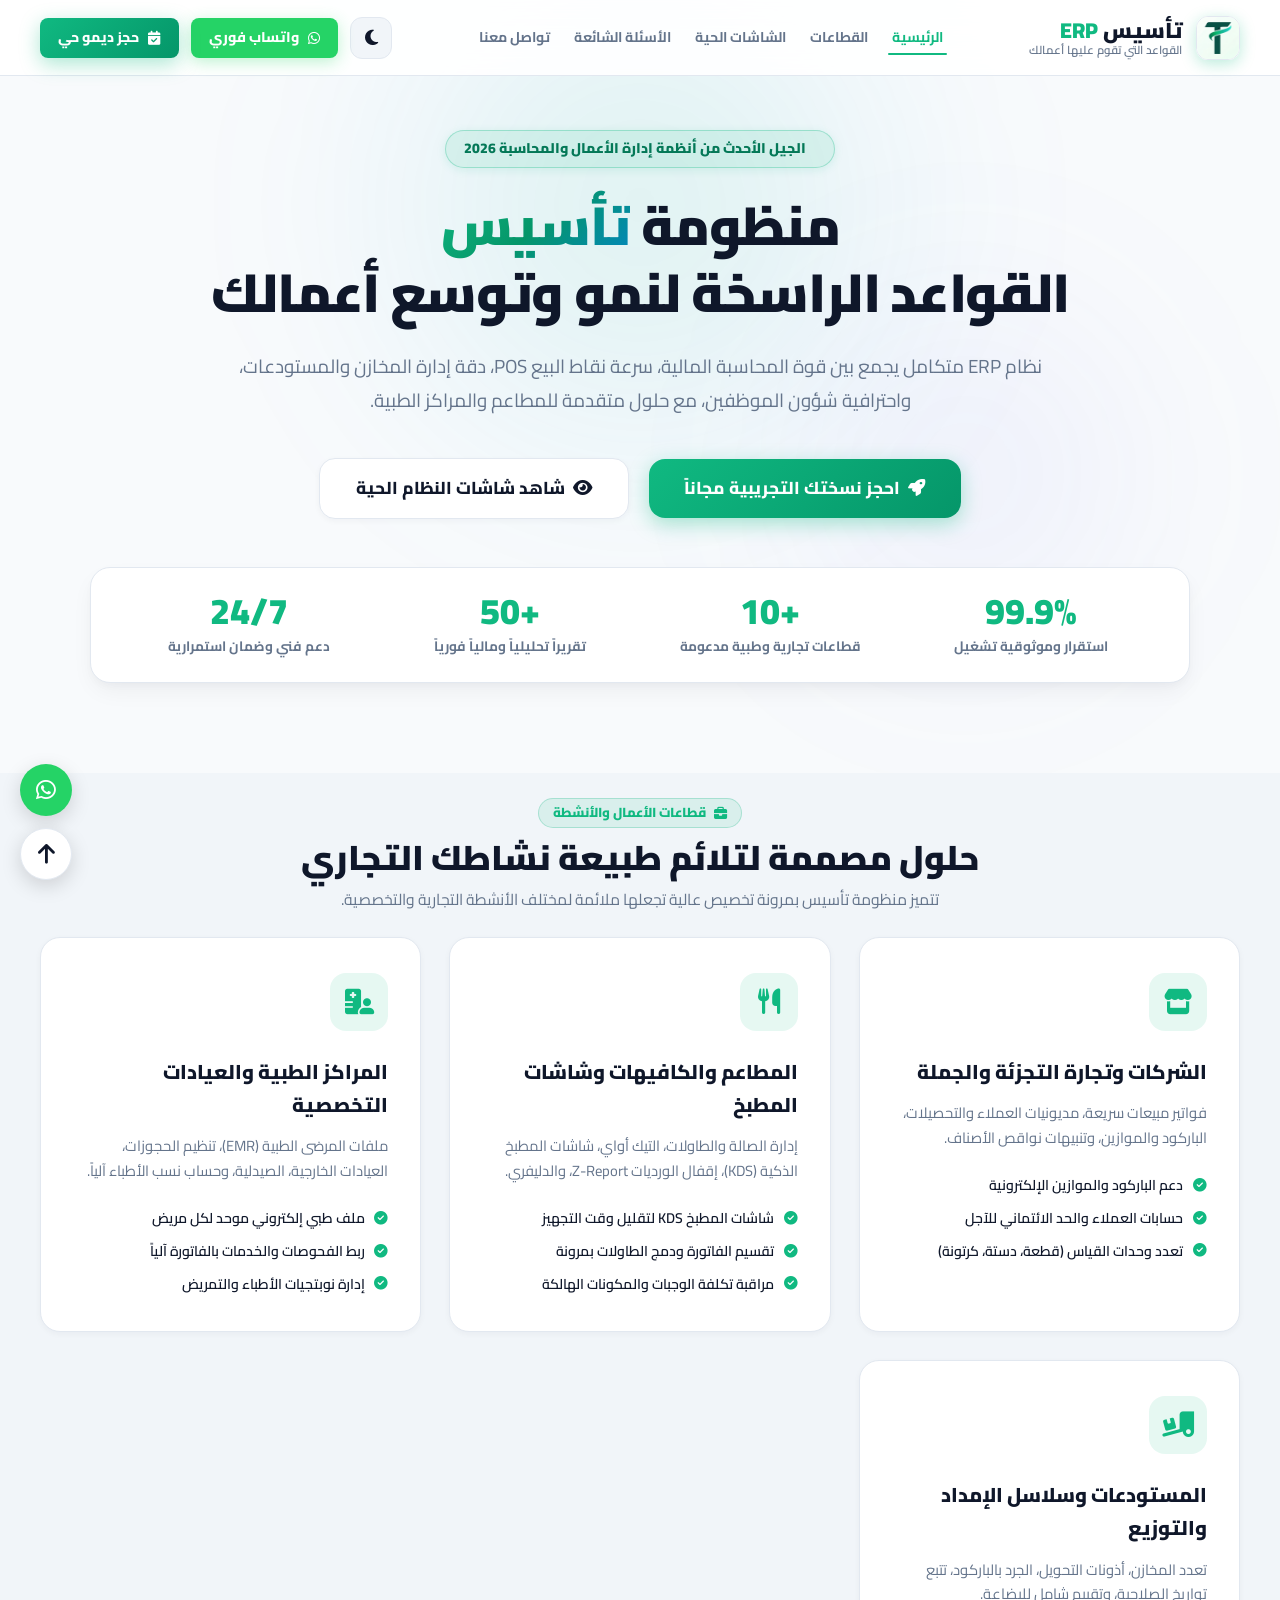
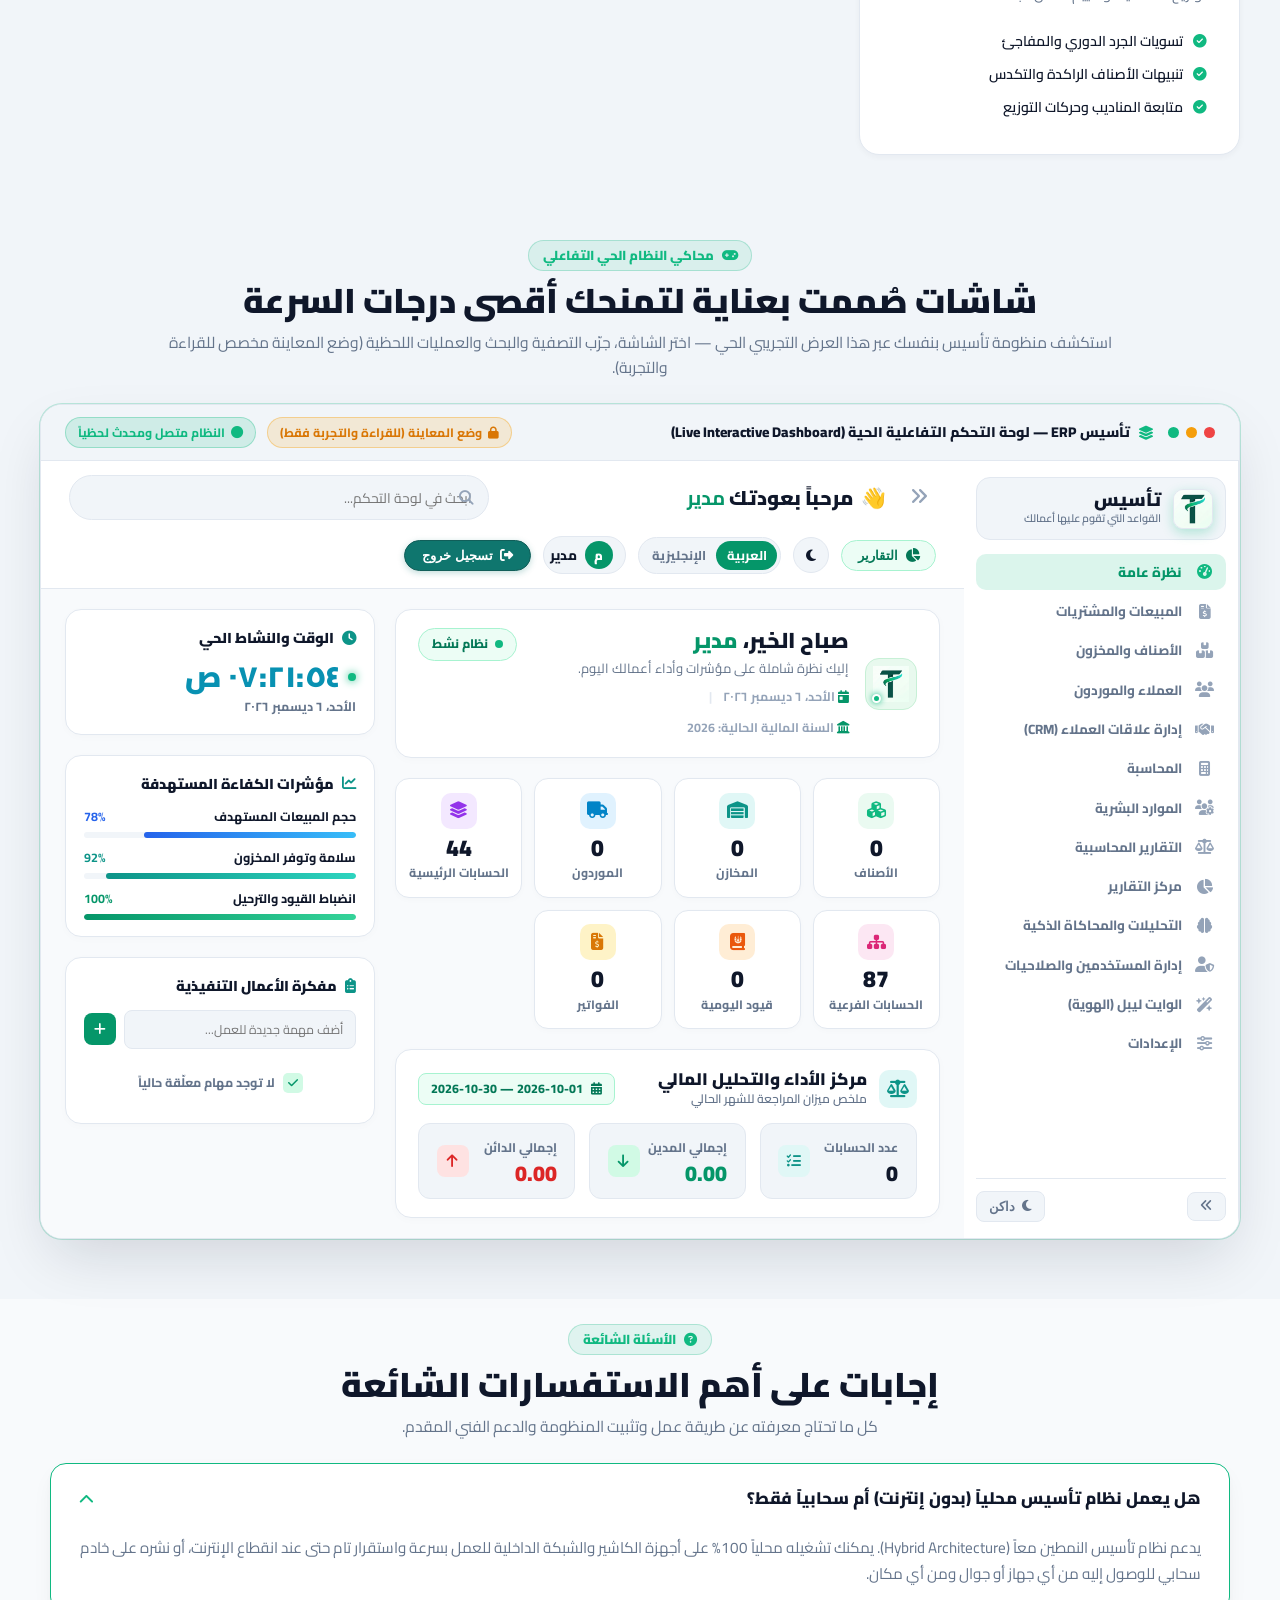
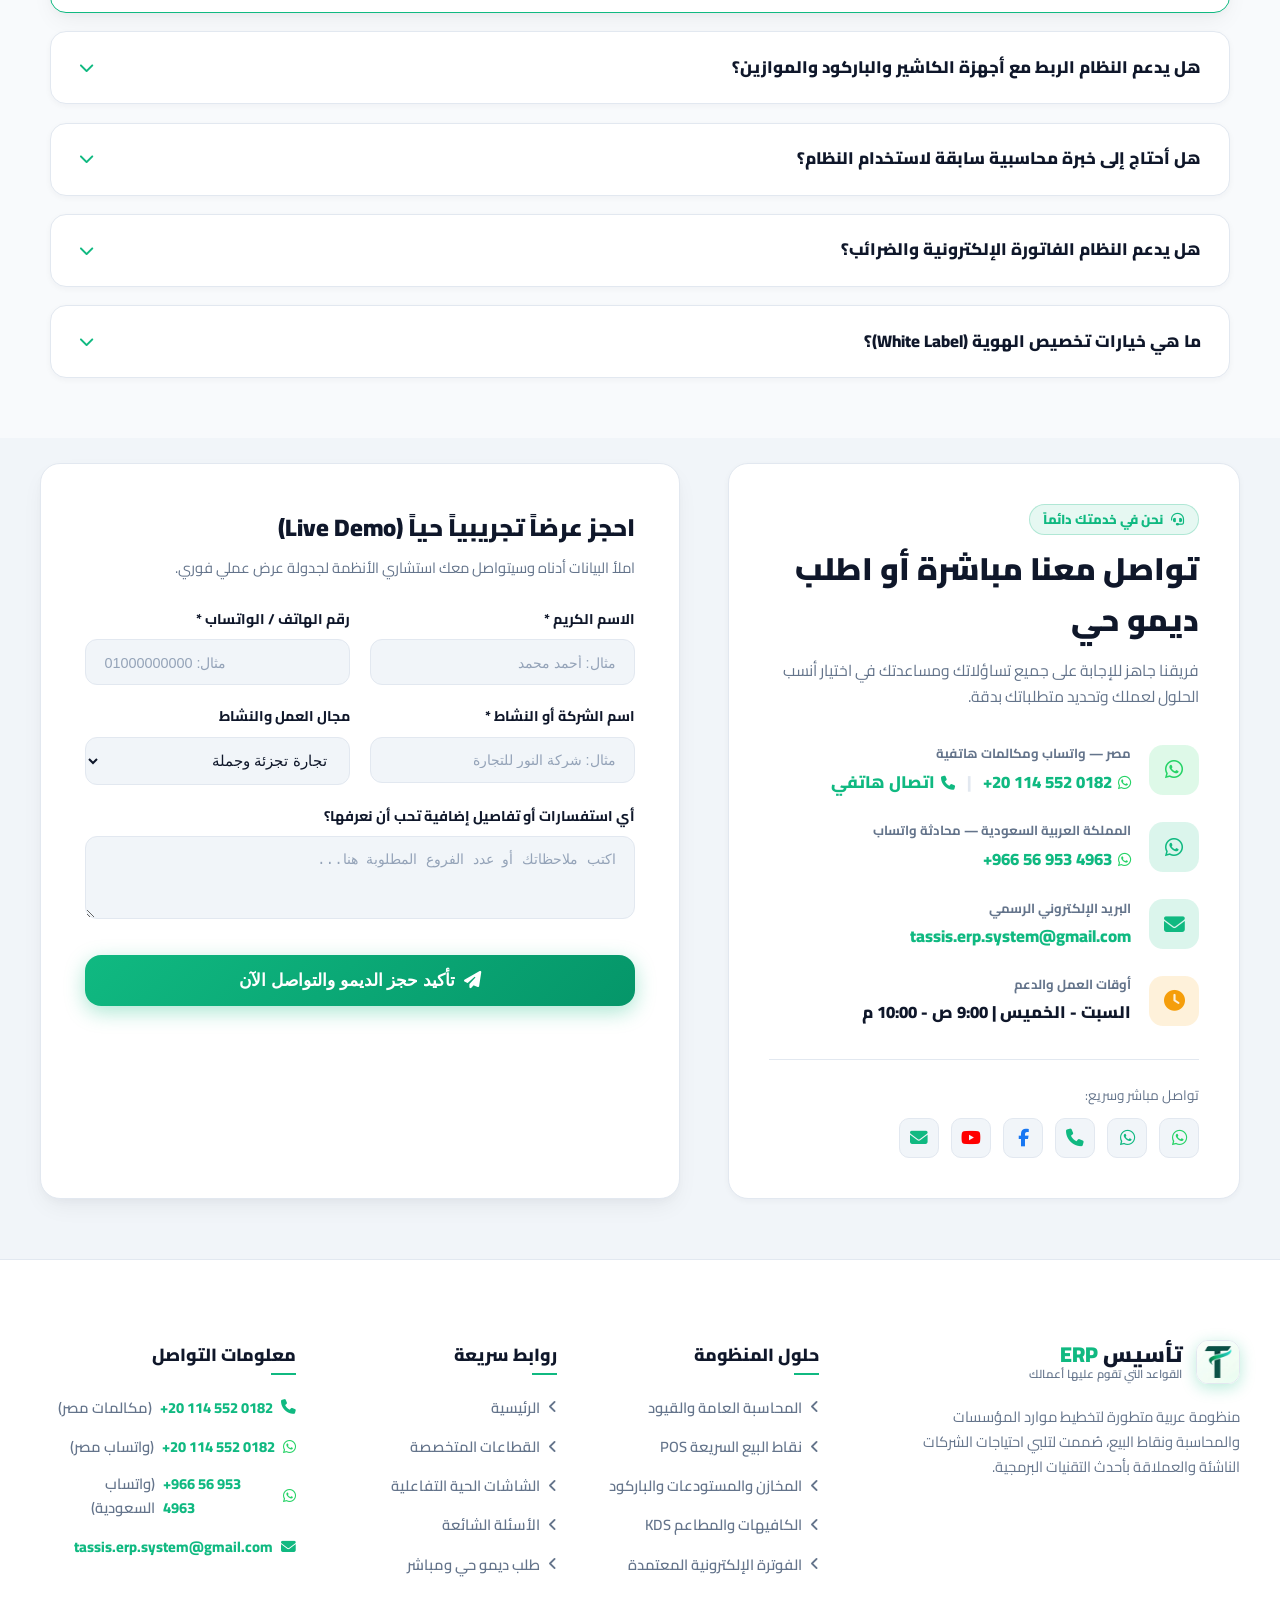
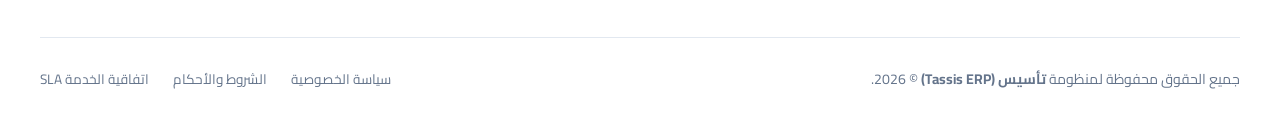
==== index.html @ 9dc22476 "feat: initial commit for Tassis ERP official website" ====
<!DOCTYPE html>
<html lang="ar" dir="rtl" data-theme="light">
<head>
  <meta charset="UTF-8" />
  <meta name="viewport" content="width=device-width, initial-scale=1.0, maximum-scale=5.0, viewport-fit=cover" />
  <title>تأسيس | Tassis ERP — المنظومة المتكاملة لإدارة وتخطيط موارد المؤسسات</title>
  <meta name="description" content="منظومة تأسيس (Tassis ERP): الحل البرمجي والمحاسبي الأحدث لإدارة المبيعات، المخازن، الحسابات العامة، الموارد البشرية، المطاعم، والمراكز الطبية." />
  <link rel="icon" type="image/x-icon" href="assets/images/brand/favicon.ico" />
  
  <!-- Modern Fonts (Cairo & Tajawal) -->
  <link rel="preconnect" href="https://fonts.googleapis.com" />
  <link rel="preconnect" href="https://fonts.gstatic.com" crossorigin />
  <link href="https://fonts.googleapis.com/css2?family=Cairo:wght@400;600;700;850;900&family=Tajawal:wght@400;500;700;800&display=swap" rel="stylesheet" />
  
  <!-- Font Awesome Icons -->
  <link rel="stylesheet" href="https://cdnjs.cloudflare.com/ajax/libs/font-awesome/6.5.1/css/all.min.css" />
  
  <!-- Stylesheet -->
  <link rel="stylesheet" href="assets/css/style.css" />
</head>
<body>

  <!-- ==========================================================================
       Header & Navigation
       ========================================================================== -->
  <header class="site-header">
    <div class="container nav-wrap">
      <a href="index.html" class="nav-brand">
        <img src="assets/images/brand/logo.png" alt="تأسيس" class="brand-logo-img" />
        <div class="brand-text">
          <span class="brand-name">تأسيس <span>ERP</span></span>
          <span class="brand-slogan">القواعد التي تقوم عليها أعمالك</span>
        </div>
      </a>

      <nav class="nav-links">
        <a href="#overview" class="nav-link active">الرئيسية</a>
        <a href="#sectors" class="nav-link">القطاعات</a>
        <a href="#screens" class="nav-link">الشاشات الحية</a>
        <a href="#faq" class="nav-link">الأسئلة الشائعة</a>
        <a href="#demo" class="nav-link">تواصل معنا</a>
      </nav>

      <div class="nav-actions">
        <!-- Light / Dark Mode Toggle Button -->
        <button type="button" class="theme-toggle-btn" id="themeToggleBtn" aria-label="التبديل بين الوضع الفاتح والداكن">
          <i class="fa-solid fa-moon"></i>
        </button>

        <a href="https://wa.me/201145520182" target="_blank" class="btn btn-whatsapp btn-sm js-direct-wa" title="واتساب مباشر">
          <i class="fa-brands fa-whatsapp"></i>
          <span>واتساب فوري</span>
        </a>

        <a href="#demo" class="btn btn-primary btn-sm">
          <i class="fa-solid fa-calendar-check"></i>
          <span>حجز ديمو حي</span>
        </a>

        <button type="button" class="mobile-toggle" aria-label="القائمة">
          <i class="fa-solid fa-bars"></i>
        </button>
      </div>
    </div>
  </header>

  <!-- ==========================================================================
       Hero Section (With Real App Screenshot & Floating Animated Cards)
       ========================================================================== -->
  <section class="hero-section" id="overview">
    <div class="hero-glow"></div>
    <div class="hero-glow-secondary"></div>

    <div class="container">
      <div class="hero-text-wrap">
        <div class="hero-badge anim-float">
          <i class="fa-solid fa-sparkles"></i>
          <span>الجيل الأحدث من أنظمة إدارة الأعمال والمحاسبة 2026</span>
        </div>

        <h1 class="hero-title">
          منظومة <span class="text-gradient">تأسيس</span><br />
          القواعد الراسخة لنمو وتوسع أعمالك
        </h1>

        <p class="hero-subtitle">
          نظام ERP متكامل يجمع بين قوة المحاسبة المالية، سرعة نقاط البيع POS، دقة إدارة المخازن والمستودعات، واحترافية شؤون الموظفين، مع حلول متقدمة للمطاعم والمراكز الطبية.
        </p>

        <div class="hero-cta">
          <a href="#demo" class="btn btn-primary btn-lg">
            <i class="fa-solid fa-rocket"></i>
            <span>احجز نسختك التجريبية مجاناً</span>
          </a>
          <a href="#screens" class="btn btn-secondary btn-lg">
            <i class="fa-solid fa-eye"></i>
            <span>شاهد شاشات النظام الحية</span>
          </a>
        </div>

        <!-- Quick Metrics Counter Ribbon -->
        <div class="hero-stats">
          <div class="stat-item">
            <span class="stat-number">99.9%</span>
            <span class="stat-label">استقرار وموثوقية تشغيل</span>
          </div>
          <div class="stat-item">
            <span class="stat-number">+10</span>
            <span class="stat-label">قطاعات تجارية وطبية مدعومة</span>
          </div>
          <div class="stat-item">
            <span class="stat-number">+50</span>
            <span class="stat-label">تقريراً تحليلياً ومالياً فورياً</span>
          </div>
          <div class="stat-item">
            <span class="stat-number">24/7</span>
            <span class="stat-label">دعم فني وضمان استمرارية</span>
          </div>
        </div>
      </div>
    </div>
  </section>

  <!-- ==========================================================================
       Business Sectors (قطاعات تأسيس)
       ========================================================================== -->
  <section class="section section-subtle" id="sectors">
    <div class="container">
      <div class="section-header">
        <span class="section-tag">
          <i class="fa-solid fa-briefcase"></i>
          <span>قطاعات الأعمال والأنشطة</span>
        </span>
        <h2 class="section-title">حلول مصممة لتلائم طبيعة نشاطك التجاري</h2>
        <p class="section-desc">
          تتميز منظومة تأسيس بمرونة تخصيص عالية تجعلها ملائمة لمختلف الأنشطة التجارية والتخصصية.
        </p>
      </div>

      <div class="sectors-grid">
        <!-- Sector 1: Retail & Wholesale -->
        <div class="sector-card">
          <div class="sector-icon">
            <i class="fa-solid fa-store"></i>
          </div>
          <h3 class="sector-title">الشركات وتجارة التجزئة والجملة</h3>
          <p class="sector-desc">
            فواتير مبيعات سريعة، مديونيات العملاء والتحصيلات، الباركود والموازين، وتنبيهات نواقص الأصناف.
          </p>
          <ul class="sector-features">
            <li><i class="fa-solid fa-check-circle"></i> دعم الباركود والموازين الإلكترونية</li>
            <li><i class="fa-solid fa-check-circle"></i> حسابات العملاء والحد الائتماني للآجل</li>
            <li><i class="fa-solid fa-check-circle"></i> تعدد وحدات القياس (قطعة، دستة، كرتونة)</li>
          </ul>
        </div>

        <!-- Sector 2: F&B -->
        <div class="sector-card">
          <div class="sector-icon">
            <i class="fa-solid fa-utensils"></i>
          </div>
          <h3 class="sector-title">المطاعم والكافيهات وشاشات المطبخ</h3>
          <p class="sector-desc">
            إدارة الصالة والطاولات، التيك أواي، شاشات المطبخ الذكية (KDS)، إقفال الورديات Z-Report، والدليفري.
          </p>
          <ul class="sector-features">
            <li><i class="fa-solid fa-check-circle"></i> شاشات المطبخ KDS لتقليل وقت التجهيز</li>
            <li><i class="fa-solid fa-check-circle"></i> تقسيم الفاتورة ودمج الطاولات بمرونة</li>
            <li><i class="fa-solid fa-check-circle"></i> مراقبة تكلفة الوجبات والمكونات الهالكة</li>
          </ul>
        </div>

        <!-- Sector 3: Healthcare -->
        <div class="sector-card">
          <div class="sector-icon">
            <i class="fa-solid fa-hospital-user"></i>
          </div>
          <h3 class="sector-title">المراكز الطبية والعيادات التخصصية</h3>
          <p class="sector-desc">
            ملفات المرضى الطبية (EMR)، تنظيم الحجوزات، العيادات الخارجية، الصيدلية، وحساب نسب الأطباء آلياً.
          </p>
          <ul class="sector-features">
            <li><i class="fa-solid fa-check-circle"></i> ملف طبي إلكتروني موحد لكل مريض</li>
            <li><i class="fa-solid fa-check-circle"></i> ربط الفحوصات والخدمات بالفاتورة آلياً</li>
            <li><i class="fa-solid fa-check-circle"></i> إدارة نوبتجيات الأطباء والتمريض</li>
          </ul>
        </div>

        <!-- Sector 4: Warehouses -->
        <div class="sector-card">
          <div class="sector-icon">
            <i class="fa-solid fa-truck-ramp-box"></i>
          </div>
          <h3 class="sector-title">المستودعات وسلاسل الإمداد والتوزيع</h3>
          <p class="sector-desc">
            تعدد المخازن، أذونات التحويل، الجرد بالباركود، تتبع تواريخ الصلاحية، وتقييم شامل للبضاعة.
          </p>
          <ul class="sector-features">
            <li><i class="fa-solid fa-check-circle"></i> تسويات الجرد الدوري والمفاجئ</li>
            <li><i class="fa-solid fa-check-circle"></i> تنبيهات الأصناف الراكدة والتكدس</li>
            <li><i class="fa-solid fa-check-circle"></i> متابعة المناديب وحركات التوزيع</li>
          </ul>
        </div>
      </div>
    </div>
  </section>

  <!-- ==========================================================================
       Interactive Screen Showcase Tabs (استعراض الشاشات الحية)
       ========================================================================== -->
  <section class="section section-subtle" id="screens">
    <div class="container">
      <div class="section-header">
        <span class="section-tag">
          <i class="fa-solid fa-gamepad"></i>
          <span>محاكي النظام الحي التفاعلي</span>
        </span>
        <h2 class="section-title">شاشات صُممت بعناية لتمنحك أقصى درجات السرعة</h2>
        <p class="section-desc">
          استكشف منظومة تأسيس بنفسك عبر هذا العرض التجريبي الحي — اختر الشاشة، جرّب التصفية والبحث والعمليات اللحظية (وضع المعاينة مخصص للقراءة والتجربة).
        </p>
      </div>

            <!-- ==========================================================================
           Authentic Tassis ERP Live Dashboard Simulator (#screens)
           ========================================================================== -->
      <div class="tdb-window" id="erpSimulator">
        <!-- Simulator Window Top Header -->
        <div class="tdb-window-header">
          <div class="sim-header-left">
            <div class="tdb-dots">
              <span class="tdb-dot red" title="إغلاق"></span>
              <span class="tdb-dot yellow" title="تصغير"></span>
              <span class="tdb-dot green" title="تكبير"></span>
            </div>
            <div class="tdb-window-title">
              <i class="fa-solid fa-layer-group"></i>
              <span>تأسيس ERP — لوحة التحكم التفاعلية الحية (Live Interactive Dashboard)</span>
            </div>
          </div>

          <div class="tdb-window-badges">
            <span class="tdb-badge readonly">
              <i class="fa-solid fa-lock"></i>
              <span>وضع المعاينة (للقراءة والتجربة فقط)</span>
            </span>
            <span class="tdb-badge live">
              <i class="fa-solid fa-circle"></i>
              <span>النظام متصل ومحدث لحظياً</span>
            </span>
          </div>
        </div>

        <!-- Read-Only Enforcement Toast -->
        <div class="sim-toast" id="simToast">
          <i class="fa-solid fa-shield-halved"></i>
          <span id="simToastText">وضع العرض التجريبي فقط — لا يمكن الإضافة أو التعديل أو الحذف هنا لحماية تجربة العرض.</span>
        </div>

        <!-- Dashboard Body Layout (RTL: Sidebar on Right, Content on Left) -->
        <div class="tdb-layout">
          <!-- Main Content Pane (Left) -->
          <div class="tdb-main">
            <!-- Topbar (Identical to Real App Photo 1-to-1) -->
            <div class="tdb-topbar">
              <div class="tdb-topbar-right">
                <button type="button" class="tdb-collapse-toggle-btn" id="tdbTopCollapseToggle" title="طي / توسيع القائمة الجانبية">
                  <i class="fa-solid fa-angles-right"></i>
                </button>
                <div class="tdb-greeting-wrap">
                  <span>👋</span>
                  <span>مرحباً بعودتك <strong>مدير</strong></span>
                </div>
              </div>

              <div class="tdb-topbar-center">
                <div class="tdb-search-box">
                  <i class="fa-solid fa-magnifying-glass"></i>
                  <input type="text" class="tdb-search-input" id="tdbGlobalSearch" placeholder="ابحث في لوحة التحكم..." />
                </div>
              </div>

              <div class="tdb-topbar-controls">
                <button type="button" class="tdb-topbar-reports-btn" id="topbarReportsBtn" title="مركز التقارير الشامل">
                  <i class="fa-solid fa-chart-pie"></i>
                  <span>التقارير</span>
                </button>

                <button type="button" class="tdb-moon-icon-btn" id="tdbThemeToggle" title="التبديل بين الوضع الداكن والفاتح">
                  <i class="fa-solid fa-moon"></i>
                </button>

                <div class="tdb-lang-capsule" id="simLangToggle" title="تغيير لغة العرض">
                  <span class="tdb-lang-item active">العربية</span>
                  <span class="tdb-lang-item">الإنجليزية</span>
                </div>

                <div class="tdb-user-pill-mirror" title="حساب المدير العام">
                  <span class="avatar-circle">م</span>
                  <span>مدير</span>
                </div>

                <button type="button" class="tdb-logout-pill-real js-readonly-btn" data-action-name="تسجيل الخروج">
                  <i class="fa-solid fa-right-from-bracket"></i>
                  <span>تسجيل خروج</span>
                </button>
              </div>
            </div>

            <!-- Stage: Swappable Modules -->
            <div class="tdb-stage" id="tdbStage">

              <!-- Module 1: نظرة عامة (Overview - 100% Mirror of Real Dashboard Screenshot) -->
              <div class="tdb-module-view active" id="mod-overview">
                <div class="tdb-overview-mirror-grid">
                  <!-- Main Middle Column -->
                  <div class="tdb-overview-main-col">
                    <!-- Card 1: Welcome Banner -->
                    <div class="tdb-welcome-card">
                      <div class="tdb-welcome-right">
                        <div class="tdb-welcome-emblem">
                          <img src="assets/images/brand/icon.png" alt="تأسيس" />
                          <span class="emblem-dot"></span>
                        </div>
                        <div class="tdb-welcome-text-wrap">
                          <h3 class="tdb-welcome-title">صباح الخير، <span class="green-text">مدير</span></h3>
                          <p class="tdb-welcome-sub">إليك نظرة شاملة على مؤشرات وأداء أعمالك اليوم.</p>
                          <div class="tdb-welcome-meta">
                            <span class="tdb-meta-item"><i class="fa-solid fa-calendar-day"></i> <span id="tdbLiveDateMeta">الجمعة، ٣٠ أكتوبر ٢٠٢٦</span></span>
                            <span class="tdb-meta-divider">|</span>
                            <span class="tdb-meta-item"><i class="fa-solid fa-landmark"></i> <span>السنة المالية الحالية: <strong>2026</strong></span></span>
                          </div>
                        </div>
                      </div>

                      <div class="tdb-welcome-left">
                        <span class="tdb-status-pill-active">
                          <span class="tdb-dot-pulse"></span>
                          <span>نظام نشط</span>
                        </span>
                      </div>
                    </div>

                    <!-- Card 2: KPI Statistics Grid (Row 1: 5 cards, Row 2: 2 cards) -->
                    <div class="tdb-kpi-mirror-grid">
                      <!-- 1: الأصناف -->
                      <div class="tdb-kpi-mirror-card">
                        <div class="tdb-kpi-icon-box green"><i class="fa-solid fa-cubes"></i></div>
                        <div class="tdb-kpi-val">0</div>
                        <div class="tdb-kpi-label">الأصناف</div>
                      </div>

                      <!-- 2: المخازن -->
                      <div class="tdb-kpi-mirror-card">
                        <div class="tdb-kpi-icon-box teal"><i class="fa-solid fa-warehouse"></i></div>
                        <div class="tdb-kpi-val">0</div>
                        <div class="tdb-kpi-label">المخازن</div>
                      </div>

                      <!-- 3: الموردون -->
                      <div class="tdb-kpi-mirror-card">
                        <div class="tdb-kpi-icon-box blue"><i class="fa-solid fa-truck"></i></div>
                        <div class="tdb-kpi-val">0</div>
                        <div class="tdb-kpi-label">الموردون</div>
                      </div>

                      <!-- 4: الحسابات الرئيسية -->
                      <div class="tdb-kpi-mirror-card">
                        <div class="tdb-kpi-icon-box purple"><i class="fa-solid fa-layer-group"></i></div>
                        <div class="tdb-kpi-val">44</div>
                        <div class="tdb-kpi-label">الحسابات الرئيسية</div>
                      </div>

                      <!-- 5: الحسابات الفرعية -->
                      <div class="tdb-kpi-mirror-card">
                        <div class="tdb-kpi-icon-box pink"><i class="fa-solid fa-sitemap"></i></div>
                        <div class="tdb-kpi-val">87</div>
                        <div class="tdb-kpi-label">الحسابات الفرعية</div>
                      </div>

                      <!-- 6: قيود اليومية -->
                      <div class="tdb-kpi-mirror-card">
                        <div class="tdb-kpi-icon-box orange"><i class="fa-solid fa-book-journal-whills"></i></div>
                        <div class="tdb-kpi-val">0</div>
                        <div class="tdb-kpi-label">قيود اليومية</div>
                      </div>

                      <!-- 7: الفواتير -->
                      <div class="tdb-kpi-mirror-card">
                        <div class="tdb-kpi-icon-box yellow"><i class="fa-solid fa-file-invoice-dollar"></i></div>
                        <div class="tdb-kpi-val">0</div>
                        <div class="tdb-kpi-label">الفواتير</div>
                      </div>
                    </div>

                    <!-- Card 3: Financial Center (مركز الأداء والتحليل المالي) -->
                    <div class="tdb-financial-card">
                      <div class="tdb-financial-header">
                        <div class="tdb-financial-title-wrap">
                          <div class="tdb-financial-icon-badge"><i class="fa-solid fa-scale-balanced"></i></div>
                          <div>
                            <div class="tdb-financial-title">مركز الأداء والتحليل المالي</div>
                            <div class="tdb-financial-sub">ملخص ميزان المراجعة للشهر الحالي</div>
                          </div>
                        </div>

                        <span class="tdb-financial-date-pill">
                          <i class="fa-solid fa-calendar-days"></i>
                          <span>2026-10-01 — 2026-10-30</span>
                        </span>
                      </div>

                      <div class="tdb-financial-metrics-grid">
                        <div class="tdb-fin-metric-box">
                          <div class="tdb-fin-metric-info">
                            <div class="lbl">عدد الحسابات</div>
                            <div class="val">0</div>
                          </div>
                          <div class="tdb-fin-metric-icon teal"><i class="fa-solid fa-list-check"></i></div>
                        </div>

                        <div class="tdb-fin-metric-box">
                          <div class="tdb-fin-metric-info">
                            <div class="lbl">إجمالي المدين</div>
                            <div class="val green">0.00</div>
                          </div>
                          <div class="tdb-fin-metric-icon green"><i class="fa-solid fa-arrow-down"></i></div>
                        </div>

                        <div class="tdb-fin-metric-box">
                          <div class="tdb-fin-metric-info">
                            <div class="lbl">إجمالي الدائن</div>
                            <div class="val red">0.00</div>
                          </div>
                          <div class="tdb-fin-metric-icon red"><i class="fa-solid fa-arrow-up"></i></div>
                        </div>
                      </div>
                    </div>
                  </div>

                  <!-- Left Column: Widgets -->
                  <div class="tdb-overview-widgets-col">
                    <!-- Widget 1: الوقت والنشاط الحي -->
                    <div class="tdb-widget-card">
                      <div class="tdb-widget-header">
                        <i class="fa-solid fa-clock"></i>
                        <span>الوقت والنشاط الحي</span>
                      </div>
                      <div class="tdb-live-clock-digits">
                        <span class="tdb-live-clock-dot"></span>
                        <span id="tdbLiveDigitalClock">٠٦:٣٠:٣٦ ص</span>
                      </div>
                      <div class="tdb-live-clock-sub" id="tdbLiveDateAr">الجمعة، ٣٠ أكتوبر ٢٠٢٦</div>
                    </div>

                    <!-- Widget 2: مؤشرات الكفاءة المستهدفة -->
                    <div class="tdb-widget-card">
                      <div class="tdb-widget-header">
                        <i class="fa-solid fa-chart-line"></i>
                        <span>مؤشرات الكفاءة المستهدفة</span>
                      </div>
                      <div class="tdb-efficiency-list">
                        <div>
                          <div class="tdb-efficiency-row">
                            <span>حجم المبيعات المستهدف</span>
                            <strong style="color: #2563eb;">78%</strong>
                          </div>
                          <div class="tdb-efficiency-bar">
                            <div class="tdb-efficiency-fill blue" style="width: 78%;"></div>
                          </div>
                        </div>

                        <div>
                          <div class="tdb-efficiency-row">
                            <span>سلامة وتوفر المخزون</span>
                            <strong style="color: #0d9488;">92%</strong>
                          </div>
                          <div class="tdb-efficiency-bar">
                            <div class="tdb-efficiency-fill teal" style="width: 92%;"></div>
                          </div>
                        </div>

                        <div>
                          <div class="tdb-efficiency-row">
                            <span>انضباط القيود والترحيل</span>
                            <strong style="color: #059669;">100%</strong>
                          </div>
                          <div class="tdb-efficiency-bar">
                            <div class="tdb-efficiency-fill green" style="width: 100%;"></div>
                          </div>
                        </div>
                      </div>
                    </div>

                    <!-- Widget 3: مفكرة الأعمال التنفيذية -->
                    <div class="tdb-widget-card">
                      <div class="tdb-widget-header">
                        <i class="fa-solid fa-clipboard-list"></i>
                        <span>مفكرة الأعمال التنفيذية</span>
                      </div>
                      <form class="tdb-task-form js-sim-task-form" id="simTaskForm">
                        <input type="text" class="tdb-task-input" id="simTaskInput" placeholder="أضف مهمة جديدة للعمل..." />
                        <button type="submit" class="tdb-task-add-btn" aria-label="إضافة مهمة">
                          <i class="fa-solid fa-plus"></i>
                        </button>
                      </form>
                      <div class="tdb-empty-tasks" id="tdbEmptyTasks">
                        <div class="tdb-check-square"><i class="fa-solid fa-check"></i></div>
                        <span>لا توجد مهام معلّقة حالياً</span>
                      </div>
                      <div id="simTasksList" style="display: flex; flex-direction: column; gap: 0.4rem;"></div>
                    </div>
                  </div>
                </div>
              </div>

              <!-- Module 2: مركز التقارير (Reports Hub) -->
              <div class="tdb-module-view" id="mod-reports">
                <div class="tdb-reports-header">
                  <h2 class="tdb-reports-title">مركز التقارير</h2>
                  <p class="tdb-reports-subtitle">
                    مركز التقارير الشامل: تقارير العملاء والأرباح قبل وبعد الضريبة، تقرير الورديات، تقرير المخزون وتنبيهاته، تقرير اليومية الشامل، وتقرير الموردين والضرائب.
                  </p>
                </div>

                <div class="tdb-section-label">
                  التقارير الأساسية والتشغيلية الشاملة
                </div>

                <!-- 9 Exact Cards Grid (3x3 matching user photo) -->
                <div class="tdb-reports-grid-9" id="realReportsGrid">
                  <!-- Card 1 -->
                  <div class="tdb-report-card-real" data-title="التقرير الشامل (المبيعات، المشتريات، القيود، الورديات)" data-amount="342,800.00 ر.س">
                    <div class="tdb-card-top-row">
                      <span class="tdb-card-badge">تقرير شامل لكل شيء</span>
                      <div class="tdb-card-icon-box"><i class="fa-solid fa-layer-group"></i></div>
                    </div>
                    <h4 class="tdb-card-title">التقرير الشامل (المبيعات، المشتريات، القيود، الورديات)</h4>
                    <p class="tdb-card-desc">كشف مالي وتشغيلي موحد يجمع كل فواتير المبيعات ومكسبها، فواتير المشتريات، القيود المحاسبية والسندات، الضرائب، وورديات الكاشير لأي فترة زمنية من/إلى.</p>
                  </div>

                  <!-- Card 2 -->
                  <div class="tdb-report-card-real" data-title="تقرير تدفق النقدية والسيولة (Cash Flow)" data-amount="84,500.00 ر.س">
                    <div class="tdb-card-top-row">
                      <span class="tdb-card-badge">تدفقات نقدية وسيولة</span>
                      <div class="tdb-card-icon-box"><i class="fa-solid fa-money-bill-transfer"></i></div>
                    </div>
                    <h4 class="tdb-card-title">تقرير تدفق النقدية والسيولة (Cash Flow)</h4>
                    <p class="tdb-card-desc">قائمة التدفقات النقدية الداخلة والخارجة (التشغيلية، الاستثمارية، والتمويلية) مع رصيد أول وآخر المدة لجميع الخزائن والبنوك.</p>
                  </div>

                  <!-- Card 3 -->
                  <div class="tdb-report-card-real" data-title="تقرير العملاء والربحية والتحصيلات" data-amount="128,400.00 ر.س">
                    <div class="tdb-card-top-row">
                      <span class="tdb-card-badge">قبل وبعد الضريبة + الربح</span>
                      <div class="tdb-card-icon-box"><i class="fa-solid fa-address-book"></i></div>
                    </div>
                    <h4 class="tdb-card-title">تقرير العملاء والربحية والتحصيلات</h4>
                    <p class="tdb-card-desc">إجمالي المبيعات والتحصيلات من كل عميل قبل وبعد الضريبة، المديونيات الآجلة، وصافي الربح المكتسب من كل عميل مع فلاتر متقدمة.</p>
                  </div>

                  <!-- Card 4 -->
                  <div class="tdb-report-card-real" data-title="تقرير الورديات وحركة الصناديق (Z-Report)" data-amount="54,200.00 ر.س">
                    <div class="tdb-card-top-row">
                      <span class="tdb-card-badge">كل الورديات</span>
                      <div class="tdb-card-icon-box"><i class="fa-solid fa-clock-rotate-left"></i></div>
                    </div>
                    <h4 class="tdb-card-title">تقرير الورديات وحركة الصناديق (Z-Report)</h4>
                    <p class="tdb-card-desc">سجل شامل لكل الورديات التي تم فتحها مسبقاً أو الجارية حالياً بتفاصيل العهدة، مبيعات الكاش والشبكة، العجز والفائض، وطباعة إقفال Z-Report.</p>
                  </div>

                  <!-- Card 5 -->
                  <div class="tdb-report-card-real" data-title="تقرير المخزون والمستودعات والتنبيهات الذكية" data-amount="195,000.00 ر.س">
                    <div class="tdb-card-top-row">
                      <span class="tdb-card-badge">تنبيهات النقص والزيادة</span>
                      <div class="tdb-card-icon-box"><i class="fa-solid fa-cubes-stacked"></i></div>
                    </div>
                    <h4 class="tdb-card-title">تقرير المخزون والمستودعات والتنبيهات الذكية</h4>
                    <p class="tdb-card-desc">معلومات شاملة عن كل المخازن أو مخزن محدد، تقييم المخزون بالتكلفة وسعر البيع، وتنبيهات فورية لنقص أو نفاد الأصناف أو تكدسها.</p>
                  </div>

                  <!-- Card 6 -->
                  <div class="tdb-report-card-real" data-title="تقرير اليومية الشامل وورديات اليوم" data-amount="16,850.00 ر.س">
                    <div class="tdb-card-top-row">
                      <span class="tdb-card-badge">اليومية + الورديات</span>
                      <div class="tdb-card-icon-box"><i class="fa-solid fa-gear"></i></div>
                    </div>
                    <h4 class="tdb-card-title">تقرير اليومية الشامل وورديات اليوم</h4>
                    <p class="tdb-card-desc">معلومات كاملة عن حركة اليوم من مبيعات ومصروفات وقيود محاسبية وتفاصيل جميع ورديات الكاشير الخاصة باليوم.</p>
                  </div>

                  <!-- Card 7 -->
                  <div class="tdb-report-card-real" data-title="تقرير الموردين والمشتريات والمستحقات" data-amount="82,300.00 ر.س">
                    <div class="tdb-card-top-row">
                      <span class="tdb-card-badge">المشتريات والمستحقات</span>
                      <div class="tdb-card-icon-box"><i class="fa-solid fa-truck"></i></div>
                    </div>
                    <h4 class="tdb-card-title">تقرير الموردين والمشتريات والمستحقات</h4>
                    <p class="tdb-card-desc">كل ما يخص الموردين: إجمالي التوريدات والمشتريات قبل وبعد الضريبة، المسدد نقداً، والمديونيات المستحقة لكل مورد.</p>
                  </div>

                  <!-- Card 8 -->
                  <div class="tdb-report-card-real" data-title="تقرير ضريبة القيمة المضافة والإقرار الضريبي" data-amount="14,250.00 ر.س">
                    <div class="tdb-card-top-row">
                      <span class="tdb-card-badge">إقرار ضريبي</span>
                      <div class="tdb-card-icon-box"><i class="fa-solid fa-building-columns"></i></div>
                    </div>
                    <h4 class="tdb-card-title">تقرير ضريبة القيمة المضافة والإقرار الضريبي</h4>
                    <p class="tdb-card-desc">مقارنة ضريبة المخرجات المحصلة من المبيعات مقابل ضريبة المدخلات على المشتريات وحساب صافي الضريبة المستحقة.</p>
                  </div>

                  <!-- Card 9 -->
                  <div class="tdb-report-card-real" data-title="تقرير ربحية الأصناف والمنتجات الأكثر مبيعاً" data-amount="48,600.00 ر.س">
                    <div class="tdb-card-top-row">
                      <span class="tdb-card-badge">ربحية الأصناف</span>
                      <div class="tdb-card-icon-box"><i class="fa-solid fa-chart-line"></i></div>
                    </div>
                    <h4 class="tdb-card-title">تقرير ربحية الأصناف والمنتجات الأكثر مبيعاً</h4>
                    <p class="tdb-card-desc">تحليل الكميات المباعة لكل صنف، تكلفة الوحدة مقابل سعر البيع، وصافي الربح المكتسب وهامش الربح لكل منتج.</p>
                  </div>
                </div>
              </div>



              <!-- Module 3: المبيعات والمشتريات (Sales) -->
              <div class="tdb-module-view" id="mod-sales">
                <div class="tdb-reports-header">
                  <h2 class="tdb-reports-title">المبيعات ونقاط البيع السريعة POS</h2>
                  <p class="tdb-reports-subtitle">تسجيل فواتير الكاشير، إصدار الإيصالات الضريبية، وإدارة عروض الأسعار.</p>
                </div>

                <div style="background: var(--bg-surface); border: 1px solid var(--border-color); border-radius: 16px; padding: 1.5rem;">
                  <div style="display: flex; justify-content: space-between; align-items: center; margin-bottom: 1.25rem;">
                    <h4 style="font-size: 1.05rem; font-weight: 850; color: var(--text-main);">واجهة البيع السريع</h4>
                    <button type="button" class="sim-action-btn primary js-readonly-btn" data-action-name="إصدار فاتورة مبيعات جديدة">
                      <i class="fa-solid fa-plus"></i> <span>فاتورة جديدة (F1)</span>
                    </button>
                  </div>
                  <div style="display: grid; grid-template-columns: repeat(auto-fill, minmax(180px, 1fr)); gap: 1rem;">
                    <div style="padding: 1rem; border: 1px solid var(--border-color); border-radius: 12px; background: var(--bg-subtle); text-align: center;">
                      <div style="font-size: 1.8rem; color: var(--primary); margin-bottom: 0.5rem;"><i class="fa-solid fa-mug-hot"></i></div>
                      <div style="font-weight: 800; font-size: 0.9rem;">قهوة فلات وايت</div>
                      <div style="font-weight: 900; color: var(--primary);">18.00 ر.س</div>
                    </div>
                    <div style="padding: 1rem; border: 1px solid var(--border-color); border-radius: 12px; background: var(--bg-subtle); text-align: center;">
                      <div style="font-size: 1.8rem; color: #2563eb; margin-bottom: 0.5rem;"><i class="fa-solid fa-burger"></i></div>
                      <div style="font-weight: 800; font-size: 0.9rem;">ساندوتش تركي وجبن</div>
                      <div style="font-weight: 900; color: var(--primary);">28.00 ر.س</div>
                    </div>
                    <div style="padding: 1rem; border: 1px solid var(--border-color); border-radius: 12px; background: var(--bg-subtle); text-align: center;">
                      <div style="font-size: 1.8rem; color: #d97706; margin-bottom: 0.5rem;"><i class="fa-solid fa-scroll"></i></div>
                      <div style="font-weight: 800; font-size: 0.9rem;">ورق حراري 80mm</div>
                      <div style="font-weight: 900; color: var(--primary);">140.00 ر.س</div>
                    </div>
                    <div style="padding: 1rem; border: 1px solid var(--border-color); border-radius: 12px; background: var(--bg-subtle); text-align: center;">
                      <div style="font-size: 1.8rem; color: #10b981; margin-bottom: 0.5rem;"><i class="fa-solid fa-barcode"></i></div>
                      <div style="font-weight: 800; font-size: 0.9rem;">قارئ باركود 2D</div>
                      <div style="font-weight: 900; color: var(--primary);">350.00 ر.س</div>
                    </div>
                  </div>
                </div>
              </div>

              <!-- Module 4: الأصناف والمخزون (Inventory) -->
              <div class="tdb-module-view" id="mod-inventory">
                <div class="tdb-reports-header">
                  <h2 class="tdb-reports-title">الأصناف والمخزون والمستودعات</h2>
                  <p class="tdb-reports-subtitle">بطاقات الأصناف، تقييم المخزون بالتكلفة والبيع، وتنبيهات نواقص البضاعة.</p>
                </div>

                <div class="sim-table-wrap">
                  <table class="sim-table">
                    <thead>
                      <tr>
                        <th>كود الصنف</th>
                        <th>اسم الصنف</th>
                        <th>التصنيف</th>
                        <th>التكلفة</th>
                        <th>سعر البيع</th>
                        <th>الرصيد المتاح</th>
                        <th>حالة المخزون</th>
                      </tr>
                    </thead>
                    <tbody>
                      <tr>
                        <td><code>PRD-0101</code></td>
                        <td><strong>قهوة فلات وايت</strong></td>
                        <td>مشروبات ساخنة</td>
                        <td>6.50 ر.س</td>
                        <td>18.00 ر.س</td>
                        <td>85 كوب</td>
                        <td><span class="sim-status-pill ok">متوفر</span></td>
                      </tr>
                      <tr>
                        <td><code>PRD-0205</code></td>
                        <td><strong>ساندوتش تركي وجبن</strong></td>
                        <td>وجبات وسندوتشات</td>
                        <td>14.00 ر.س</td>
                        <td>28.00 ر.س</td>
                        <td>4 قطع</td>
                        <td><span class="sim-status-pill warning">أوشك على النفاد</span></td>
                      </tr>
                      <tr>
                        <td><code>PRD-0301</code></td>
                        <td><strong>ورق حراري 80mm</strong></td>
                        <td>مستلزمات</td>
                        <td>95.00 ر.س</td>
                        <td>140.00 ر.س</td>
                        <td>25 كرتون</td>
                        <td><span class="sim-status-pill ok">متوفر</span></td>
                      </tr>
                    </tbody>
                  </table>
                </div>
              </div>

              <!-- Module 5: العملاء والموردون (Partners) -->
              <div class="tdb-module-view" id="mod-partners">
                <div class="tdb-reports-header">
                  <h2 class="tdb-reports-title">العملاء والموردون</h2>
                  <p class="tdb-reports-subtitle">دليل الشركاء، مديونيات العملاء، والمستحقات الآجلة للموردين.</p>
                </div>
                <div style="display: grid; grid-template-columns: repeat(auto-fit, minmax(280px, 1fr)); gap: 1rem;">
                  <div style="background: var(--bg-surface); padding: 1.25rem; border-radius: 14px; border: 1px solid var(--border-color);">
                    <div style="font-weight: 850; font-size: 1rem; color: var(--text-main);">مؤسسة الأفق للتجارة</div>
                    <div style="font-size: 0.8rem; color: var(--text-muted); margin-bottom: 0.5rem;">عميل جملة معتمد</div>
                    <div style="font-size: 0.85rem;">المديونية الحالية: <strong style="color: var(--primary);">4,200.00 ر.س</strong></div>
                  </div>
                  <div style="background: var(--bg-surface); padding: 1.25rem; border-radius: 14px; border: 1px solid var(--border-color);">
                    <div style="font-weight: 850; font-size: 1rem; color: var(--text-main);">شركة المطاحن المتحدة</div>
                    <div style="font-size: 0.8rem; color: var(--text-muted); margin-bottom: 0.5rem;">مورد رئيسي</div>
                    <div style="font-size: 0.85rem;">المستحق له: <strong style="color: #ef4444;">12,500.00 ر.س</strong></div>
                  </div>
                </div>
              </div>

              <!-- Module 6: إدارة علاقات العملاء (CRM) -->
              <div class="tdb-module-view" id="mod-crm">
                <div class="tdb-reports-header">
                  <h2 class="tdb-reports-title">إدارة علاقات العملاء (CRM)</h2>
                  <p class="tdb-reports-subtitle">متابعة الفرص البيعية، عقود الصيانة، ورضا العملاء.</p>
                </div>
                <div style="display: grid; grid-template-columns: repeat(3, 1fr); gap: 1rem;">
                  <div style="background: var(--bg-surface); padding: 1rem; border-radius: 12px; border: 1px solid var(--border-color);">
                    <div style="font-weight: 850; color: #2563eb; margin-bottom: 0.5rem;">فرص جديدة (5)</div>
                    <div style="font-size: 0.82rem; color: var(--text-muted);">طلبات عروض أسعار جارية المتابعة</div>
                  </div>
                  <div style="background: var(--bg-surface); padding: 1rem; border-radius: 12px; border: 1px solid var(--border-color);">
                    <div style="font-weight: 850; color: #d97706; margin-bottom: 0.5rem;">قيد التفاوض (3)</div>
                    <div style="font-size: 0.82rem; color: var(--text-muted);">مراجعة العقود وبنود الدفع</div>
                  </div>
                  <div style="background: var(--bg-surface); padding: 1rem; border-radius: 12px; border: 1px solid var(--border-color);">
                    <div style="font-weight: 850; color: #10b981; margin-bottom: 0.5rem;">عقود مغلقة ناجحة (14)</div>
                    <div style="font-size: 0.82rem; color: var(--text-muted);">تم التوقيع وبدء التوريد</div>
                  </div>
                </div>
              </div>

              <!-- Module 7: المحاسبة العامة (Accounting) -->
              <div class="tdb-module-view" id="mod-accounting">
                <div class="tdb-reports-header">
                  <h2 class="tdb-reports-title">المحاسبة العامة ودفتر اليومية</h2>
                  <p class="tdb-reports-subtitle">القيود الآلية المتوازنة، شجرة الحسابات، ومراكز التكلفة.</p>
                </div>
                <div class="sim-ledger-entry" style="margin-bottom: 1rem;">
                  <div class="sim-ledger-header">
                    <div>
                      <span style="font-weight: 850; color: var(--primary);">#JV-2026-084</span>
                      <span style="font-weight: 800; color: var(--text-main); margin-inline-start: 0.75rem;">إثبات مبيعات الوردية الصباحية</span>
                    </div>
                    <span class="tdb-badge live">قيد متوازن آلياً</span>
                  </div>
                  <div class="sim-ledger-lines">
                    <div>مدين: حـ/ الصندوق الرئيسي (2,875.00 ر.س)</div>
                    <div>دائن: حـ/ إيراد المبيعات (2,500.00 ر.س) + ضريبة (375.00 ر.س)</div>
                  </div>
                </div>
              </div>

              <!-- Module 8: الموارد البشرية (HRMS) -->
              <div class="tdb-module-view" id="mod-hrms">
                <div class="tdb-reports-header">
                  <h2 class="tdb-reports-title">الموارد البشرية وشؤون الموظفين</h2>
                  <p class="tdb-reports-subtitle">سجل الموظفين، الورديات، مسير الرواتب، والإجازات.</p>
                </div>
                <div style="background: var(--bg-surface); border: 1px solid var(--border-color); border-radius: 14px; padding: 1.25rem;">
                  <div style="display: flex; justify-content: space-between; align-items: center; border-bottom: 1px solid var(--border-color); padding-bottom: 0.75rem; margin-bottom: 0.75rem;">
                    <div><strong>أحمد مصطفى</strong> — كاشير رئيسي (فرع 1)</div>
                    <span class="sim-status-pill ok">حاضر بالوردية</span>
                  </div>
                  <div style="display: flex; justify-content: space-between; align-items: center;">
                    <div><strong>سارة إبراهيم</strong> — محاسب عام ومسؤول مخازن</div>
                    <span class="sim-status-pill ok">حاضر بالوردية</span>
                  </div>
                </div>
              </div>

              <!-- Module 9: التقارير المحاسبية (Accounting Reports) -->
              <div class="tdb-module-view" id="mod-acc-reports">
                <div class="tdb-reports-header">
                  <h2 class="tdb-reports-title">التقارير المحاسبية والقوائم الختامية</h2>
                  <p class="tdb-reports-subtitle">ميزان المراجعة، قائمة الدخل، والميزانية العمومية.</p>
                </div>
                <div style="display: grid; grid-template-columns: repeat(3, 1fr); gap: 1rem;">
                  <div style="background: var(--bg-surface); padding: 1.25rem; border-radius: 12px; border: 1px solid var(--border-color); text-align: center;">
                    <i class="fa-solid fa-balance-scale" style="font-size: 2rem; color: var(--primary); margin-bottom: 0.5rem;"></i>
                    <h5 style="font-weight: 850;">ميزان المراجعة بالمجاميع والأرصدة</h5>
                  </div>
                  <div style="background: var(--bg-surface); padding: 1.25rem; border-radius: 12px; border: 1px solid var(--border-color); text-align: center;">
                    <i class="fa-solid fa-file-invoice-dollar" style="font-size: 2rem; color: #2563eb; margin-bottom: 0.5rem;"></i>
                    <h5 style="font-weight: 850;">قائمة الدخل والأرباح والخسائر</h5>
                  </div>
                  <div style="background: var(--bg-surface); padding: 1.25rem; border-radius: 12px; border: 1px solid var(--border-color); text-align: center;">
                    <i class="fa-solid fa-building-columns" style="font-size: 2rem; color: #d97706; margin-bottom: 0.5rem;"></i>
                    <h5 style="font-weight: 850;">الميزانية العمومية والمركز المالي</h5>
                  </div>
                </div>
              </div>

              <!-- Module 10: إدارة الكافيهات والمطاعم (Cafe) -->
              <div class="tdb-module-view" id="mod-cafe">
                <div class="tdb-reports-header">
                  <h2 class="tdb-reports-title">إدارة الكافيهات والمطاعم وشاشات المطبخ</h2>
                  <p class="tdb-reports-subtitle">خريطة الطاولات التفاعلية، شاشة تحضير الطلبات KDS، والتوصيل السريع.</p>
                </div>
                <div style="display: grid; grid-template-columns: repeat(4, 1fr); gap: 1rem;">
                  <div style="padding: 1.25rem; border-radius: 12px; background: rgba(16, 185, 129, 0.15); border: 1px solid #10b981; text-align: center;">
                    <h5 style="font-weight: 900; color: #047857;">طاولة 1 (فارغة)</h5>
                    <span style="font-size: 0.78rem; color: #10b981;">جاهزة للزبائن</span>
                  </div>
                  <div style="padding: 1.25rem; border-radius: 12px; background: rgba(245, 158, 11, 0.15); border: 1px solid #f59e0b; text-align: center;">
                    <h5 style="font-weight: 900; color: #b45309;">طاولة 2 (مشغولة)</h5>
                    <span style="font-size: 0.78rem; color: #d97706;">فاتورة جارية: 84 ر.س</span>
                  </div>
                  <div style="padding: 1.25rem; border-radius: 12px; background: rgba(16, 185, 129, 0.15); border: 1px solid #10b981; text-align: center;">
                    <h5 style="font-weight: 900; color: #047857;">طاولة 3 (فارغة)</h5>
                    <span style="font-size: 0.78rem; color: #10b981;">جاهزة للزبائن</span>
                  </div>
                  <div style="padding: 1.25rem; border-radius: 12px; background: rgba(37, 99, 235, 0.15); border: 1px solid #3b82f6; text-align: center;">
                    <h5 style="font-weight: 900; color: #1d4ed8;">VIP صالة (محجوزة)</h5>
                    <span style="font-size: 0.78rem; color: #2563eb;">موعد الحجز 8:00 م</span>
                  </div>
                </div>
              </div>

              <!-- Module 11: التحليلات والمحاكاة الذكية (Analytics) -->
              <div class="tdb-module-view" id="mod-analytics">
                <div class="tdb-reports-header">
                  <h2 class="tdb-reports-title">التحليلات والمحاكاة الذكية (AI Insights)</h2>
                  <p class="tdb-reports-subtitle">توقعات الطلب المستقبلي، ساعات الذروة، وتحسين الربحية.</p>
                </div>
                <div style="background: var(--bg-surface); padding: 1.5rem; border-radius: 14px; border: 1px solid var(--border-color);">
                  <div style="font-weight: 850; color: var(--primary); margin-bottom: 0.5rem;"><i class="fa-solid fa-brain"></i> توصيات الذكاء الاصطناعي التشغيلية:</div>
                  <p style="font-size: 0.88rem; color: var(--text-muted); line-height: 1.6;">
                    تصل ذروة الطلب في منشأتك بين الساعة 05:00 م و 09:00 م. يُنصح بتوفير مخزون إضافي من منتجات القهوة الساخنة وساندوتشات التقديم لزيادة هامش الربح بنسبة 12%.
                  </p>
                </div>
              </div>

              <!-- Module 12: إدارة المستخدمين والصلاحيات (Security) -->
              <div class="tdb-module-view" id="mod-security">
                <div class="tdb-reports-header">
                  <h2 class="tdb-reports-title">إدارة المستخدمين والأذونات</h2>
                  <p class="tdb-reports-subtitle">أدوار المستخدمين، تقييد صلاحيات الحذف والخصومات، وتتبع التدقيق.</p>
                </div>
                <div style="display: flex; flex-direction: column; gap: 0.75rem;">
                  <div style="padding: 1rem; border-radius: 12px; background: var(--bg-surface); border: 1px solid var(--border-color); display: flex; justify-content: space-between; align-items: center;">
                    <div><strong>المدير العام (Administrator)</strong> — صلاحيات غير محدودة</div>
                    <span class="tdb-badge live">كامل الصلاحيات</span>
                  </div>
                  <div style="padding: 1rem; border-radius: 12px; background: var(--bg-surface); border: 1px solid var(--border-color); display: flex; justify-content: space-between; align-items: center;">
                    <div><strong>كاشير نقطة بيع (Cashier Role)</strong> — بيع فقط دون صلاحية حذف فواتير</div>
                    <span class="tdb-badge readonly">صلاحيات محددة</span>
                  </div>
                </div>
              </div>

              <!-- Module 13: الوايت ليبل (White Label) -->
              <div class="tdb-module-view" id="mod-white-label">
                <div class="tdb-reports-header">
                  <h2 class="tdb-reports-title">الوايت ليبل وتخصيص هوية علامتك التجارية</h2>
                  <p class="tdb-reports-subtitle">جرّب تخصيص اسم شركتك وألوان المنظومة لتظهر بهويتك المستقلة أمام عملائك وموظفيك.</p>
                </div>
                <div style="background: var(--bg-surface); padding: 1.5rem; border-radius: 14px; border: 1px solid var(--border-color); max-width: 580px;">
                  <div style="margin-bottom: 1rem;">
                    <label style="display: block; font-weight: 800; font-size: 0.85rem; margin-bottom: 0.4rem;">اسم منشأتك أو علامتك التجارية (جرّب الكتابة):</label>
                    <input type="text" class="sim-input" id="whiteLabelNameInput" placeholder="اكتب اسم شركتك هنا..." value="تأسيس" />
                  </div>
                  <div style="margin-bottom: 1.25rem;">
                    <label style="display: block; font-weight: 800; font-size: 0.85rem; margin-bottom: 0.4rem;">اختر لون الهوية المفضل:</label>
                    <div style="display: flex; gap: 0.5rem;" id="brandColorPicker">
                      <button type="button" class="sim-filter-pill active" data-color="#10b981" style="background: #10b981; color: #fff;">الزمردي الأصلي</button>
                      <button type="button" class="sim-filter-pill" data-color="#2563eb" style="background: #2563eb; color: #fff;">الأزرق الملكي</button>
                      <button type="button" class="sim-filter-pill" data-color="#7c3aed" style="background: #7c3aed; color: #fff;">البنفسجي الفاخر</button>
                      <button type="button" class="sim-filter-pill" data-color="#d97706" style="background: #d97706; color: #fff;">الذهبي الراقي</button>
                    </div>
                  </div>
                  <div style="font-size: 0.82rem; color: #10b981; font-weight: 800;">
                    ✨ يتم تطبيق هويتك فوراً على شاشات النظام، فواتير الطباعة الحرارية، وتقارير PDF!
                  </div>
                </div>
              </div>

              <!-- Module 14: الإعدادات (Settings) -->
              <div class="tdb-module-view" id="mod-settings">
                <div class="tdb-reports-header">
                  <h2 class="tdb-reports-title">إعدادات المنظومة والربط الضريبي</h2>
                  <p class="tdb-reports-subtitle">الرقم الضريبي، العملات، طابعات الفواتير Z-Report، والنسخ الاحتياطي.</p>
                </div>
                <div style="background: var(--bg-surface); padding: 1.5rem; border-radius: 14px; border: 1px solid var(--border-color); max-width: 600px;">
                  <div style="display: flex; justify-content: space-between; padding: 0.75rem 0; border-bottom: 1px solid var(--border-color);">
                    <span>العملة الافتراضية:</span>
                    <strong>ريال سعودي (SAR) / جنيه مصري (EGP)</strong>
                  </div>
                  <div style="display: flex; justify-content: space-between; padding: 0.75rem 0; border-bottom: 1px solid var(--border-color);">
                    <span>حالة الربط الضريبي (ZATCA / ETA):</span>
                    <strong style="color: #10b981;"><i class="fa-solid fa-circle-check"></i> متصل ومعتمد</strong>
                  </div>
                  <div style="display: flex; justify-content: space-between; padding: 0.75rem 0;">
                    <span>النسخ الاحتياطي التلقائي:</span>
                    <strong style="color: #2563eb;">مفعل كل 24 ساعة</strong>
                  </div>
                </div>
              </div>

            </div>
          </div>

          <!-- Authentic Right Sidebar (Right on RTL) -->
          <aside class="tdb-sidebar">
            <div>
              <!-- Brand Card -->
              <div class="tdb-brand-card">
                <img src="assets/images/brand/icon.png" alt="تأسيس" class="tdb-brand-logo" />
                <div class="tdb-brand-info">
                  <span class="tdb-brand-title" id="simBrandName">تأسيس</span>
                  <span class="tdb-brand-slogan">القواعد التي تقوم عليها أعمالك</span>
                </div>
              </div>

              <!-- Modules Navigation Menu (Exact Match to User App Photo) -->
              <nav class="tdb-menu-list" id="tdbSidebarMenu">
                <!-- 1. نظرة عامة (Active Default Mirror) -->
                <div class="tdb-menu-item active" data-mod-target="mod-overview">
                  <div class="tdb-menu-item-inner">
                    <i class="fa-solid fa-gauge-high"></i>
                    <span>نظرة عامة</span>
                  </div>
                </div>

                <!-- 2. المبيعات والمشتريات -->
                <div class="tdb-menu-item" data-mod-target="mod-sales">
                  <div class="tdb-menu-item-inner">
                    <i class="fa-solid fa-file-invoice-dollar"></i>
                    <span>المبيعات والمشتريات</span>
                  </div>
                </div>

                <!-- 3. الأصناف والمخزون -->
                <div class="tdb-menu-item" data-mod-target="mod-inventory">
                  <div class="tdb-menu-item-inner">
                    <i class="fa-solid fa-boxes-stacked"></i>
                    <span>الأصناف والمخزون</span>
                  </div>
                </div>

                <!-- 4. العملاء والموردون -->
                <div class="tdb-menu-item" data-mod-target="mod-partners">
                  <div class="tdb-menu-item-inner">
                    <i class="fa-solid fa-users"></i>
                    <span>العملاء والموردون</span>
                  </div>
                </div>

                <!-- 5. إدارة علاقات العملاء (CRM) -->
                <div class="tdb-menu-item" data-mod-target="mod-crm">
                  <div class="tdb-menu-item-inner">
                    <i class="fa-solid fa-handshake"></i>
                    <span>إدارة علاقات العملاء (CRM)</span>
                  </div>
                </div>

                <!-- 6. المحاسبة -->
                <div class="tdb-menu-item" data-mod-target="mod-accounting">
                  <div class="tdb-menu-item-inner">
                    <i class="fa-solid fa-calculator"></i>
                    <span>المحاسبة</span>
                  </div>
                </div>

                <!-- 7. الموارد البشرية -->
                <div class="tdb-menu-item" data-mod-target="mod-hrms">
                  <div class="tdb-menu-item-inner">
                    <i class="fa-solid fa-users-gear"></i>
                    <span>الموارد البشرية</span>
                  </div>
                </div>

                <!-- 8. التقارير المحاسبية -->
                <div class="tdb-menu-item" data-mod-target="mod-acc-reports">
                  <div class="tdb-menu-item-inner">
                    <i class="fa-solid fa-scale-balanced"></i>
                    <span>التقارير المحاسبية</span>
                  </div>
                </div>

                <!-- 9. مركز التقارير -->
                <div class="tdb-menu-item" data-mod-target="mod-reports">
                  <div class="tdb-menu-item-inner">
                    <i class="fa-solid fa-chart-pie"></i>
                    <span>مركز التقارير</span>
                  </div>
                </div>

                <!-- 10. التحليلات والمحاكاة الذكية -->
                <div class="tdb-menu-item" data-mod-target="mod-analytics">
                  <div class="tdb-menu-item-inner">
                    <i class="fa-solid fa-brain"></i>
                    <span>التحليلات والمحاكاة الذكية</span>
                  </div>
                </div>

                <!-- 11. إدارة المستخدمين والصلاحيات -->
                <div class="tdb-menu-item" data-mod-target="mod-security">
                  <div class="tdb-menu-item-inner">
                    <i class="fa-solid fa-user-shield"></i>
                    <span>إدارة المستخدمين والصلاحيات</span>
                  </div>
                </div>

                <!-- 12. الوايت ليبل (الهوية) -->
                <div class="tdb-menu-item" data-mod-target="mod-white-label">
                  <div class="tdb-menu-item-inner">
                    <i class="fa-solid fa-wand-magic-sparkles"></i>
                    <span>الوايت ليبل (الهوية)</span>
                  </div>
                </div>

                <!-- 13. الإعدادات -->
                <div class="tdb-menu-item" data-mod-target="mod-settings">
                  <div class="tdb-menu-item-inner">
                    <i class="fa-solid fa-sliders"></i>
                    <span>الإعدادات</span>
                  </div>
                </div>
              </nav>
            </div>

            <!-- Sidebar Footer -->
            <div class="tdb-sidebar-footer">
              <button type="button" class="tdb-side-btn" id="tdbCollapseBtn" title="طي / توسيع القائمة">
                <i class="fa-solid fa-angles-left"></i>
              </button>
              <button type="button" class="tdb-side-btn" id="tdbSidebarModeBtn" title="تبديل الوضع">
                <i class="fa-solid fa-moon"></i>
                <span>داكن</span>
              </button>
            </div>
          </aside>
        </div>
      </div>
    </div>

    <!-- Simulator Modal Overlay (Report & Receipt Viewer) -->
    <div class="sim-modal-overlay" id="simModalOverlay">
      <div class="sim-modal-card">
        <button type="button" class="sim-modal-close" id="simModalCloseBtn" aria-label="إغلاق">
          <i class="fa-solid fa-xmark"></i>
        </button>
        <div id="simModalContent"></div>
      </div>
    </div>
  </section>





  <!-- ==========================================================================
       FAQ Section
       ========================================================================== -->
  <section class="section" id="faq">
    <div class="container">
      <div class="section-header">
        <span class="section-tag">
          <i class="fa-solid fa-circle-question"></i>
          <span>الأسئلة الشائعة</span>
        </span>
        <h2 class="section-title">إجابات على أهم الاستفسارات الشائعة</h2>
        <p class="section-desc">
          كل ما تحتاج معرفته عن طريقة عمل وتثبيت المنظومة والدعم الفني المقدم.
        </p>
      </div>

      <div class="faq-wrap">
        <div class="faq-card open">
          <div class="faq-header">
            <h4>هل يعمل نظام تأسيس محلياً (بدون إنترنت) أم سحابياً فقط؟</h4>
            <i class="fa-solid fa-chevron-down"></i>
          </div>
          <div class="faq-body">
            يدعم نظام تأسيس النمطين معاً (Hybrid Architecture). يمكنك تشغيله محلياً 100% على أجهزة الكاشير والشبكة الداخلية للعمل بسرعة واستقرار تام حتى عند انقطاع الإنترنت، أو نشره على خادم سحابي للوصول إليه من أي جهاز أو جوال ومن أي مكان.
          </div>
        </div>

        <div class="faq-card">
          <div class="faq-header">
            <h4>هل يدعم النظام الربط مع أجهزة الكاشير والباركود والموازين؟</h4>
            <i class="fa-solid fa-chevron-down"></i>
          </div>
          <div class="faq-body">
            نعم، النظام متوافق تماماً مع جميع أنواع طابعات الإيصالات الحرارية (USB / Network / Bluetooth)، قارئات الباركود الليزرية، أدراج النقدية الأوتوماتيكية، شاشات العميل، والموازين الإلكترونية المستخدمة في السوبرماركت والمحامص.
          </div>
        </div>

        <div class="faq-card">
          <div class="faq-header">
            <h4>هل أحتاج إلى خبرة محاسبية سابقة لاستخدام النظام؟</h4>
            <i class="fa-solid fa-chevron-down"></i>
          </div>
          <div class="faq-body">
            إطلاقاً! صُممت واجهات تأسيس لتبسيط العمل، حيث يقوم النظام بإنشاء وتوجيه القيود المحاسبية تلقائياً في الخلفية فور إصدار الفواتير أو تسجيل المصروفات، كما نوفر تدريباً شاملاً ومواد شرح مبسطة لفريق عملك.
          </div>
        </div>

        <div class="faq-card">
          <div class="faq-header">
            <h4>هل يدعم النظام الفاتورة الإلكترونية والضرائب؟</h4>
            <i class="fa-solid fa-chevron-down"></i>
          </div>
          <div class="faq-body">
            نعم، النظام متوافق مع متطلبات ضريبة القيمة المضافة وإصدار رمز الاستجابة السريع المشفر (QR Code) المتوافق مع هيئات الزكاة والضريبة والجمارك والضرائب العامة.
          </div>
        </div>

        <div class="faq-card">
          <div class="faq-header">
            <h4>ما هي خيارات تخصيص الهوية (White Label)؟</h4>
            <i class="fa-solid fa-chevron-down"></i>
          </div>
          <div class="faq-body">
            تتيح لك منظومة تأسيس تخصيص الشعار، ألوان المنظومة، اسم البرنامج في شريط المهام وعناوين الفواتير بالكامل لتظهر باسم شركتك أو علامتك التجارية لتبدو المنظومة وكأنها بُنيت خصيصاً لهويتك التجارية.
          </div>
        </div>
      </div>
    </div>
  </section>

  <!-- ==========================================================================
       Contact & Demo Booking (تواصل معنا وحجز موعد ديمو)
       ========================================================================== -->
  <section class="section section-subtle" id="demo">
    <div class="container">
      <div class="contact-grid">
        <!-- Contact Information -->
        <div class="contact-info-card">
          <div class="contact-info-top">
            <span class="section-tag">
              <i class="fa-solid fa-headset"></i>
              <span>نحن في خدمتك دائماً</span>
            </span>
            <h3>تواصل معنا مباشرة أو اطلب ديمو حي</h3>
            <p>
              فريقنا جاهز للإجابة على جميع تساؤلاتك ومساعدتك في اختيار أنسب الحلول لعملك وتحديد متطلباتك بدقة.
            </p>

            <div class="contact-methods">
              <!-- مصر: مكالمات هاتفية وواتساب -->
              <div class="contact-item">
                <div class="contact-icon" style="background: rgba(37, 211, 102, 0.15); color: #25d366;">
                  <i class="fa-brands fa-whatsapp"></i>
                </div>
                <div class="contact-details">
                  <h5>مصر — واتساب ومكالمات هاتفية</h5>
                  <div style="display: flex; gap: 0.75rem; flex-wrap: wrap; align-items: center; margin-top: 0.25rem;">
                    <a href="https://wa.me/201145520182" target="_blank" style="color: #10b981; font-weight: 850; font-size: 0.95rem; display: inline-flex; align-items: center; gap: 0.4rem;">
                      <i class="fa-brands fa-whatsapp" style="color: #25d366;"></i>
                      <span dir="ltr" class="phone-ltr" style="color: #10b981;">+20 114 552 0182</span>
                    </a>
                    <span style="color: var(--border-color);">|</span>
                    <a href="tel:+201145520182" style="color: #10b981; font-weight: 850; font-size: 0.88rem; display: inline-flex; align-items: center; gap: 0.35rem;">
                      <i class="fa-solid fa-phone" style="color: #10b981;"></i>
                      <span style="color: #10b981;">اتصال هاتفي</span>
                    </a>
                  </div>
                </div>
              </div>

              <!-- السعودية: واتساب -->
              <div class="contact-item">
                <div class="contact-icon" style="background: rgba(16, 185, 129, 0.15); color: #10b981;">
                  <i class="fa-brands fa-whatsapp"></i>
                </div>
                <div class="contact-details">
                  <h5>المملكة العربية السعودية — محادثة واتساب</h5>
                  <div style="margin-top: 0.25rem;">
                    <a href="https://wa.me/966569534963" target="_blank" style="color: #10b981; font-weight: 850; font-size: 0.95rem; display: inline-flex; align-items: center; gap: 0.4rem;">
                      <i class="fa-brands fa-whatsapp" style="color: #25d366;"></i>
                      <span dir="ltr" class="phone-ltr" style="color: #10b981;">+966 56 953 4963</span>
                    </a>
                  </div>
                </div>
              </div>

              <div class="contact-item">
                <div class="contact-icon" style="background: rgba(16, 185, 129, 0.15); color: #10b981;">
                  <i class="fa-solid fa-envelope"></i>
                </div>
                <div class="contact-details">
                  <h5>البريد الإلكتروني الرسمي</h5>
                  <a href="mailto:tassis.erp.system@gmail.com" dir="ltr" style="color: #10b981; font-weight: 850;">tassis.erp.system@gmail.com</a>
                </div>
              </div>

              <div class="contact-item">
                <div class="contact-icon" style="background: rgba(245, 158, 11, 0.15); color: #f59e0b;">
                  <i class="fa-solid fa-clock"></i>
                </div>
                <div class="contact-details">
                  <h5>أوقات العمل والدعم</h5>
                  <span>السبت - الخميس | 9:00 ص - 10:00 م</span>
                </div>
              </div>
            </div>
          </div>

          <div style="padding-top: 1.5rem; border-top: 1px solid var(--border-color);">
            <div style="font-size: 0.85rem; color: var(--text-muted); margin-bottom: 0.75rem;">تواصل مباشر وسريع:</div>
            <div class="social-links">
              <a href="https://wa.me/201145520182" target="_blank" class="social-btn" title="واتساب مصر (+201145520182)"><i class="fa-brands fa-whatsapp" style="color: #25d366;"></i></a>
              <a href="https://wa.me/966569534963" target="_blank" class="social-btn" title="واتساب السعودية (+966569534963)"><i class="fa-brands fa-whatsapp" style="color: #10b981;"></i></a>
              <a href="tel:+201145520182" class="social-btn" title="اتصال هاتفي (+201145520182)"><i class="fa-solid fa-phone" style="color: #10b981;"></i></a>
              <a href="https://www.facebook.com/profile.php?id=100063528505750" target="_blank" class="social-btn" title="صفحتنا على فيسبوك" aria-label="Facebook"><i class="fa-brands fa-facebook-f" style="color: #1877f2;"></i></a>
              <a href="https://youtube.com/@ososerpsystem?si=TwOrZrTG9Jad1h7h" target="_blank" class="social-btn" title="قناتنا على يوتيوب" aria-label="YouTube"><i class="fa-brands fa-youtube" style="color: #ff0000;"></i></a>
              <a href="mailto:tassis.erp.system@gmail.com" class="social-btn" title="البريد الإلكتروني (tassis.erp.system@gmail.com)"><i class="fa-solid fa-envelope" style="color: #10b981;"></i></a>
            </div>
          </div>
        </div>

        <!-- Demo Booking Form -->
        <div class="contact-form-card">
          <h4>احجز عرضاً تجريبياً حياً (Live Demo)</h4>
          <p>املأ البيانات أدناه وسيتواصل معك استشاري الأنظمة لجدولة عرض عملي فوري.</p>

          <div id="formSuccessMsg" style="display: none; padding: 1rem 1.25rem; background: rgba(16, 185, 129, 0.12); border: 1px solid #10b981; border-radius: 12px; color: var(--text-main); font-weight: 750; margin-bottom: 1.5rem; font-size: 0.95rem;">
            <i class="fa-solid fa-check-circle" style="color: #10b981; margin-left: 0.5rem;"></i>
            تم استلام طلبك بنجاح! جاري تحويلك إلى الواتساب للتنسيق الفوري...
          </div>

          <form id="demoBookingForm">
            <div class="form-row">
              <div class="form-group">
                <label for="clientName" class="form-label">الاسم الكريم *</label>
                <input type="text" id="clientName" class="form-input" placeholder="مثال: أحمد محمد" required />
              </div>
              <div class="form-group">
                <label for="clientPhone" class="form-label">رقم الهاتف / الواتساب *</label>
                <input type="tel" id="clientPhone" class="form-input" placeholder="مثال: 01000000000" required />
              </div>
            </div>

            <div class="form-row">
              <div class="form-group">
                <label for="clientCompany" class="form-label">اسم الشركة أو النشاط *</label>
                <input type="text" id="clientCompany" class="form-input" placeholder="مثال: شركة النور للتجارة" required />
              </div>
              <div class="form-group">
                <label for="clientSector" class="form-label">مجال العمل والنشاط</label>
                <select id="clientSector" class="form-select">
                  <option value="تجارة تجزئة وجملة">تجارة تجزئة وجملة</option>
                  <option value="سوبرماركت ومحامص">سوبرماركت ومحامص</option>
                  <option value="مطعم أو كافيه">مطعم أو كافيه</option>
                  <option value="مجمع طبي أو عيادة">مجمع طبي أو عيادة</option>
                  <option value="مقاولات ومشاريع">مقاولات ومشاريع</option>
                  <option value="شركة خدمات عامة">شركة خدمات عامة</option>
                  <option value="أخرى">نشاط آخر</option>
                </select>
              </div>
            </div>

            <div class="form-group">
              <label for="clientNotes" class="form-label">أي استفسارات أو تفاصيل إضافية تحب أن نعرفها؟</label>
              <textarea id="clientNotes" class="form-textarea" rows="3" placeholder="اكتب ملاحظاتك أو عدد الفروع المطلوبة هنا..."></textarea>
            </div>

            <button type="submit" class="btn btn-primary btn-lg" style="width: 100%; margin-top: 0.5rem;">
              <i class="fa-solid fa-paper-plane"></i>
              <span>تأكيد حجز الديمو والتواصل الآن</span>
            </button>
          </form>
        </div>
      </div>
    </div>
  </section>

  <!-- ==========================================================================
       Footer
       ========================================================================== -->
  <footer class="site-footer">
    <div class="container">
      <div class="footer-grid">
        <div class="footer-col">
          <a href="index.html" class="nav-brand" style="margin-bottom: 1rem;">
            <img src="assets/images/brand/logo.png" alt="تأسيس" class="brand-logo-img" />
            <div class="brand-text">
              <span class="brand-name">تأسيس <span>ERP</span></span>
              <span class="brand-slogan">القواعد التي تقوم عليها أعمالك</span>
            </div>
          </a>
          <p class="footer-desc">
            منظومة عربية متطورة لتخطيط موارد المؤسسات والمحاسبة ونقاط البيع، صُممت لتلبي احتياجات الشركات الناشئة والعملاقة بأحدث التقنيات البرمجية.
          </p>
        </div>

        <div class="footer-col">
          <h4>حلول المنظومة</h4>
          <ul class="footer-links">
            <li><a href="#screens"><i class="fa-solid fa-angle-left"></i> المحاسبة العامة والقيود</a></li>
            <li><a href="#screens"><i class="fa-solid fa-angle-left"></i> نقاط البيع السريعة POS</a></li>
            <li><a href="#screens"><i class="fa-solid fa-angle-left"></i> المخازن والمستودعات والباركود</a></li>
            <li><a href="#screens"><i class="fa-solid fa-angle-left"></i> الكافيهات والمطاعم KDS</a></li>
            <li><a href="#screens"><i class="fa-solid fa-angle-left"></i> الفوترة الإلكترونية المعتمدة</a></li>
          </ul>
        </div>

        <div class="footer-col">
          <h4>روابط سريعة</h4>
          <ul class="footer-links">
            <li><a href="#overview"><i class="fa-solid fa-angle-left"></i> الرئيسية</a></li>
            <li><a href="#sectors"><i class="fa-solid fa-angle-left"></i> القطاعات المتخصصة</a></li>
            <li><a href="#screens"><i class="fa-solid fa-angle-left"></i> الشاشات الحية التفاعلية</a></li>
            <li><a href="#faq"><i class="fa-solid fa-angle-left"></i> الأسئلة الشائعة</a></li>
            <li><a href="#demo"><i class="fa-solid fa-angle-left"></i> طلب ديمو حي ومباشر</a></li>
          </ul>
        </div>

        <div class="footer-col">
          <h4>معلومات التواصل</h4>
          <ul class="footer-links">
            <li><a href="tel:+201145520182"><i class="fa-solid fa-phone" style="color: #10b981;"></i> <span dir="ltr" class="phone-ltr" style="color: #10b981; font-weight: 800;">+20 114 552 0182</span> (مكالمات مصر)</a></li>
            <li><a href="https://wa.me/201145520182" target="_blank"><i class="fa-brands fa-whatsapp" style="color: #25d366;"></i> <span dir="ltr" class="phone-ltr" style="color: #10b981; font-weight: 800;">+20 114 552 0182</span> (واتساب مصر)</a></li>
            <li><a href="https://wa.me/966569534963" target="_blank"><i class="fa-brands fa-whatsapp" style="color: #25d366;"></i> <span dir="ltr" class="phone-ltr" style="color: #10b981; font-weight: 800;">+966 56 953 4963</span> (واتساب السعودية)</a></li>
            <li><a href="mailto:tassis.erp.system@gmail.com"><i class="fa-solid fa-envelope" style="color: #10b981;"></i> <span dir="ltr" style="color: #10b981; font-weight: 800;">tassis.erp.system@gmail.com</span></a></li>
          </ul>
        </div>
      </div>

      <div class="footer-bottom">
        <div class="copyright">
          جميع الحقوق محفوظة لمنظومة <strong>تأسيس (Tassis ERP)</strong> © 2026.
        </div>
        <div class="footer-legal-links">
          <a href="#">سياسة الخصوصية</a>
          <a href="#">الشروط والأحكام</a>
          <a href="#">اتفاقية الخدمة SLA</a>
        </div>
      </div>
    </div>
  </footer>

  <!-- Floating Actions (Back to Top & Direct WhatsApp) -->
  <div class="floating-actions">
    <a href="https://wa.me/201145520182" target="_blank" class="float-btn float-wa" aria-label="واتساب فوري" title="محادثة واتساب مباشرة (+201145520182)">
      <i class="fa-brands fa-whatsapp"></i>
    </a>
    <button type="button" class="float-btn float-top" id="backToTopBtn" aria-label="الرجوع للأعلى" title="الرجوع لأعلى الصفحة">
      <i class="fa-solid fa-arrow-up"></i>
    </button>
  </div>

  <!-- Scripts -->
  <script src="assets/js/main.js"></script>
</body>
</html>
---- assets/css/style.css ----
/* ==========================================================================
   تأسيس | Tassis ERP - World-Class Showcase Stylesheet
   Modern, Ultra-Crisp, Light-First with Dark Mode & Rich Micro-Animations
   ========================================================================== */

/* --------------------------------------------------------------------------
   1. Theme Variables: Default is Light Mode!
   -------------------------------------------------------------------------- */
:root {
  /* Brand Accents */
  --primary: #10b981;
  --primary-hover: #059669;
  --primary-dark: #047857;
  --primary-light: rgba(16, 185, 129, 0.1);
  --primary-glow: rgba(16, 185, 129, 0.28);
  
  --teal-accent: #0f766e;
  --teal-light: #14b8a6;
  --blue-accent: #2563eb;
  --amber-accent: #f59e0b;
  --purple-accent: #8b5cf6;
  --rose-accent: #f43f5e;

  /* Light Theme (DEFAULT) */
  --bg-body: #f8fafc;
  --bg-surface: #ffffff;
  --bg-surface-elevated: #ffffff;
  --bg-subtle: #f1f5f9;
  --bg-card: #ffffff;
  --bg-nav: rgba(255, 255, 255, 0.9);
  
  --border-color: #e2e8f0;
  --border-light: #edf2f7;
  --border-glow: rgba(16, 185, 129, 0.3);

  --text-main: #0f172a;
  --text-muted: #64748b;
  --text-soft: #94a3b8;
  --text-inverse: #ffffff;

  --mockup-bg: #f8fafc;
  --mockup-header: #f1f5f9;

  --shadow-sm: 0 2px 6px rgba(15, 23, 42, 0.04);
  --shadow-md: 0 10px 25px -4px rgba(15, 23, 42, 0.06), 0 4px 10px -2px rgba(15, 23, 42, 0.03);
  --shadow-lg: 0 20px 40px -8px rgba(15, 23, 42, 0.09), 0 8px 16px -4px rgba(15, 23, 42, 0.04);
  --shadow-float: 0 25px 60px -12px rgba(15, 23, 42, 0.15);

  --radius-sm: 8px;
  --radius-md: 14px;
  --radius-lg: 20px;
  --radius-full: 9999px;

  --font-arabic: 'Cairo', 'Tajawal', system-ui, -apple-system, sans-serif;
  --transition-fast: 0.2s cubic-bezier(0.16, 1, 0.3, 1);
  --transition-normal: 0.35s cubic-bezier(0.16, 1, 0.3, 1);
}

/* --------------------------------------------------------------------------
   Dark Mode Override (via data-theme="dark")
   -------------------------------------------------------------------------- */
html[data-theme='dark'] {
  --bg-body: #090d16;
  --bg-surface: #0f172a;
  --bg-surface-elevated: #162032;
  --bg-subtle: #131b2c;
  --bg-card: rgba(22, 32, 50, 0.7);
  --bg-nav: rgba(9, 13, 22, 0.88);

  --border-color: rgba(255, 255, 255, 0.08);
  --border-light: rgba(255, 255, 255, 0.05);
  --border-glow: rgba(16, 185, 129, 0.35);

  --text-main: #f8fafc;
  --text-muted: #94a3b8;
  --text-soft: #64748b;
  --text-inverse: #0f172a;

  --mockup-bg: #0b111e;
  --mockup-header: #0d1522;

  --shadow-sm: 0 2px 8px rgba(0, 0, 0, 0.2);
  --shadow-md: 0 10px 30px rgba(0, 0, 0, 0.3);
  --shadow-lg: 0 25px 50px rgba(0, 0, 0, 0.45);
  --shadow-float: 0 30px 70px rgba(0, 0, 0, 0.6);
}

/* --------------------------------------------------------------------------
   Base & Typography
   -------------------------------------------------------------------------- */
*, *::before, *::after {
  box-sizing: border-box;
  margin: 0;
  padding: 0;
}

html {
  scroll-behavior: smooth;
  scroll-padding-top: 76px;
  font-size: 16px;
}

body {
  font-family: var(--font-arabic);
  background-color: var(--bg-body);
  color: var(--text-main);
  direction: rtl;
  text-align: right;
  line-height: 1.65;
  overflow-x: hidden;
  transition: background-color var(--transition-normal), color var(--transition-normal);
  -webkit-font-smoothing: antialiased;
}

a {
  color: inherit;
  text-decoration: none;
  transition: var(--transition-fast);
}

/* Ensure all phone numbers render strictly Left-to-Right without Bidi inversion */
.phone-ltr,
[dir="ltr"] {
  direction: ltr !important;
  unicode-bidi: isolate !important;
  display: inline-block !important;
  text-align: left !important;
}

ul {
  list-style: none;
}

img {
  max-width: 100%;
  height: auto;
  display: block;
}

.container {
  width: 100%;
  max-width: 1720px;
  margin-left: auto;
  margin-right: auto;
  padding-left: 2.5rem;
  padding-right: 2.5rem;
}

/* --------------------------------------------------------------------------
   Micro-Animations & Keyframes
   -------------------------------------------------------------------------- */
@keyframes floatSlow {
  0%, 100% { transform: translateY(0px); }
  50% { transform: translateY(-10px); }
}

@keyframes floatReverse {
  0%, 100% { transform: translateY(0px); }
  50% { transform: translateY(10px); }
}

@keyframes pulseGlow {
  0%, 100% { opacity: 0.5; transform: scale(1); }
  50% { opacity: 0.85; transform: scale(1.04); }
}

@keyframes shimmerGlow {
  0% { background-position: -200% 0; }
  100% { background-position: 200% 0; }
}

.anim-float {
  animation: floatSlow 5s ease-in-out infinite;
}

.anim-float-rev {
  animation: floatReverse 6s ease-in-out infinite;
}

/* --------------------------------------------------------------------------
   Header & Sticky Navigation
   -------------------------------------------------------------------------- */
.site-header {
  position: fixed;
  top: 0;
  inset-inline-start: 0;
  inset-inline-end: 0;
  width: 100%;
  height: 76px;
  z-index: 1000;
  background: var(--bg-nav);
  backdrop-filter: blur(20px);
  -webkit-backdrop-filter: blur(20px);
  border-bottom: 1px solid var(--border-color);
  transition: all var(--transition-normal);
}

.site-header.scrolled {
  box-shadow: var(--shadow-md);
  border-bottom-color: color-mix(in srgb, var(--primary) 25%, var(--border-color));
}

.nav-wrap {
  display: flex;
  align-items: center;
  justify-content: space-between;
  height: 76px;
  width: 100%;
  gap: 1.5rem;
}

.nav-brand {
  display: flex;
  align-items: center;
  gap: 0.85rem;
  flex-shrink: 0;
  min-width: max-content;
}

.brand-logo-img {
  width: 44px;
  height: 44px;
  border-radius: 12px;
  object-fit: cover;
  box-shadow: 0 4px 15px var(--primary-glow);
  border: 1px solid var(--border-color);
  transition: transform var(--transition-fast);
  flex-shrink: 0;
}

.nav-brand:hover .brand-logo-img {
  transform: scale(1.05) rotate(-2deg);
}

.brand-text {
  display: flex;
  flex-direction: column;
  justify-content: center;
  white-space: nowrap;
}

.brand-name {
  font-size: 1.35rem;
  font-weight: 900;
  color: var(--text-main);
  line-height: 1.2;
}

.brand-name span {
  color: var(--primary);
}

.brand-slogan {
  font-size: 0.72rem;
  color: var(--text-muted);
  font-weight: 600;
  line-height: 1.2;
}

.nav-links {
  display: flex;
  align-items: center;
  justify-content: center;
  gap: 1.35rem;
  flex-shrink: 1;
  white-space: nowrap;
}

.nav-link {
  font-size: 0.94rem;
  font-weight: 700;
  color: var(--text-muted);
  padding: 0.45rem 0.35rem;
  position: relative;
  white-space: nowrap;
}

.nav-link::after {
  content: '';
  position: absolute;
  bottom: 0;
  inset-inline-start: 0;
  width: 0;
  height: 2.5px;
  background: var(--primary);
  border-radius: 2px;
  transition: width 0.25s ease;
}

.nav-link:hover, .nav-link.active {
  color: var(--primary);
}

.nav-link:hover::after, .nav-link.active::after {
  width: 100%;
}

.nav-actions {
  display: flex;
  align-items: center;
  gap: 0.75rem;
  flex-shrink: 0;
  white-space: nowrap;
}

/* Theme Toggle Button (Light/Dark) */
.theme-toggle-btn {
  width: 42px;
  height: 42px;
  border-radius: 12px;
  background: var(--bg-subtle);
  border: 1px solid var(--border-color);
  color: var(--text-main);
  display: flex;
  align-items: center;
  justify-content: center;
  cursor: pointer;
  font-size: 1.1rem;
  transition: all var(--transition-fast);
}

.theme-toggle-btn:hover {
  background: color-mix(in srgb, var(--primary) 12%, var(--bg-subtle));
  color: var(--primary);
  border-color: var(--primary);
  transform: rotate(15deg);
}

/* Buttons */
.btn {
  display: inline-flex;
  align-items: center;
  justify-content: center;
  gap: 0.55rem;
  font-weight: 800;
  font-size: 0.95rem;
  padding: 0.75rem 1.6rem;
  border-radius: var(--radius-md);
  cursor: pointer;
  transition: all var(--transition-normal);
  border: none;
  outline: none;
  text-align: center;
  white-space: nowrap;
}

.btn-primary {
  background: linear-gradient(135deg, var(--primary) 0%, #059669 100%);
  color: #ffffff;
  box-shadow: 0 6px 20px rgba(16, 185, 129, 0.35);
}

.btn-primary:hover {
  transform: translateY(-2px);
  box-shadow: 0 10px 28px rgba(16, 185, 129, 0.45);
}

.btn-secondary {
  background: var(--bg-surface);
  color: var(--text-main);
  border: 1px solid var(--border-color);
  box-shadow: var(--shadow-sm);
}

.btn-secondary:hover {
  background: var(--bg-subtle);
  border-color: var(--primary);
  color: var(--primary);
  transform: translateY(-2px);
}

.btn-whatsapp {
  background: #25d366;
  color: #ffffff;
  box-shadow: 0 4px 16px rgba(37, 211, 102, 0.3);
}

.btn-whatsapp:hover {
  background: #20bd5a;
  box-shadow: 0 8px 24px rgba(37, 211, 102, 0.45);
  transform: translateY(-2px);
}

.btn-sm {
  padding: 0.5rem 1.15rem;
  font-size: 0.88rem;
  border-radius: var(--radius-sm);
}

.btn-lg {
  padding: 0.95rem 2.2rem;
  font-size: 1.08rem;
  border-radius: 16px;
}

.mobile-toggle {
  display: none;
  background: none;
  border: none;
  color: var(--text-main);
  font-size: 1.4rem;
  cursor: pointer;
}

/* --------------------------------------------------------------------------
   Quick-Jump Section Bar (Sticky Navigation Pill)
   -------------------------------------------------------------------------- */
.quick-jump-bar {
  position: sticky;
  top: 80px;
  z-index: 950;
  background: var(--bg-nav);
  backdrop-filter: blur(12px);
  -webkit-backdrop-filter: blur(12px);
  border-bottom: 1px solid var(--border-color);
  padding: 0.65rem 0;
  transition: all var(--transition-normal);
}

.quick-jump-list {
  display: flex;
  align-items: center;
  justify-content: center;
  gap: 0.65rem;
  overflow-x: auto;
  white-space: nowrap;
  padding: 0.2rem;
  scrollbar-width: none;
}

.quick-jump-list::-webkit-scrollbar {
  display: none;
}

.jump-pill {
  display: inline-flex;
  align-items: center;
  gap: 0.45rem;
  padding: 0.45rem 1rem;
  border-radius: var(--radius-full);
  background: var(--bg-surface);
  border: 1px solid var(--border-color);
  color: var(--text-muted);
  font-size: 0.84rem;
  font-weight: 750;
  transition: all var(--transition-fast);
}

.jump-pill:hover, .jump-pill.active {
  background: var(--primary);
  border-color: var(--primary);
  color: #ffffff;
  box-shadow: 0 4px 14px var(--primary-glow);
  transform: translateY(-1px);
}

/* --------------------------------------------------------------------------
   Hero Section
   -------------------------------------------------------------------------- */
.hero-section {
  position: relative;
  padding-top: 130px;
  padding-bottom: 90px;
  overflow: hidden;
}

/* Soft Mesh Glows */
.hero-glow {
  position: absolute;
  width: 650px;
  height: 650px;
  border-radius: 50%;
  background: radial-gradient(circle, rgba(16, 185, 129, 0.12) 0%, rgba(14, 165, 233, 0.05) 50%, transparent 70%);
  top: -120px;
  inset-inline-start: 50%;
  transform: translateX(50%);
  pointer-events: none;
  filter: blur(90px);
}

.hero-glow-secondary {
  position: absolute;
  width: 500px;
  height: 500px;
  border-radius: 50%;
  background: radial-gradient(circle, rgba(99, 102, 241, 0.08) 0%, transparent 70%);
  bottom: 50px;
  inset-inline-start: 5%;
  pointer-events: none;
  filter: blur(80px);
}

.hero-content, .hero-text-wrap {
  text-align: center;
  max-width: 1100px;
  margin: 0 auto;
  position: relative;
  z-index: 2;
}

.hero-badge {
  display: inline-flex;
  align-items: center;
  gap: 0.6rem;
  padding: 0.4rem 1.15rem;
  border-radius: var(--radius-full);
  background: var(--primary-light);
  border: 1px solid rgba(16, 185, 129, 0.3);
  color: var(--primary-dark);
  font-size: 0.88rem;
  font-weight: 850;
  margin-bottom: 1.5rem;
  box-shadow: 0 2px 10px rgba(16, 185, 129, 0.12);
}

html[data-theme='dark'] .hero-badge {
  color: var(--primary);
}

.hero-title {
  font-size: 3.35rem;
  font-weight: 900;
  line-height: 1.25;
  margin-bottom: 1.5rem;
  letter-spacing: -0.025em;
  color: var(--text-main);
}

.text-gradient {
  background: linear-gradient(135deg, var(--primary) 0%, #059669 50%, #0284c7 100%);
  -webkit-background-clip: text;
  -webkit-text-fill-color: transparent;
}

.hero-subtitle {
  font-size: 1.18rem;
  color: var(--text-muted);
  line-height: 1.8;
  max-width: 860px;
  margin: 0 auto 2.5rem;
}

.hero-cta {
  display: flex;
  align-items: center;
  justify-content: center;
  gap: 1.25rem;
  flex-wrap: wrap;
  margin-bottom: 3rem;
}

/* Floating Metrics Ribbon */
.hero-stats {
  display: grid;
  grid-template-columns: repeat(4, 1fr);
  gap: 1.5rem;
  margin-top: 1.5rem;
  padding: 1.5rem 2.5rem;
  background: var(--bg-surface);
  border: 1px solid var(--border-color);
  border-radius: var(--radius-lg);
  box-shadow: var(--shadow-md);
}

.stat-item {
  display: flex;
  flex-direction: column;
  align-items: center;
  text-align: center;
}

.stat-number {
  font-size: 2.25rem;
  font-weight: 900;
  color: var(--primary);
  line-height: 1.1;
  margin-bottom: 0.25rem;
}

.stat-label {
  font-size: 0.85rem;
  color: var(--text-muted);
  font-weight: 700;
}

/* --------------------------------------------------------------------------
   Real App Showcase Frame with Floating Badges
   -------------------------------------------------------------------------- */
.hero-mockup-wrap {
  margin-top: 3.5rem;
  position: relative;
  z-index: 2;
  width: 100%;
  max-width: 1600px;
  margin-inline: auto;
}

.real-app-frame {
  background: var(--mockup-bg);
  border: 1px solid var(--border-color);
  border-radius: 22px;
  box-shadow: var(--shadow-float), 0 0 0 1px color-mix(in srgb, var(--primary) 25%, transparent);
  overflow: hidden;
  position: relative;
  width: 100%;
}

.frame-browser-header {
  height: 48px;
  background: var(--mockup-header);
  border-bottom: 1px solid var(--border-color);
  display: flex;
  align-items: center;
  justify-content: space-between;
  padding: 0 1.25rem;
}

.browser-dots {
  display: flex;
  gap: 7px;
}

.browser-dots span {
  width: 12px;
  height: 12px;
  border-radius: 50%;
}

.dot-red { background: #ef4444; }
.dot-yellow { background: #f59e0b; }
.dot-green { background: #10b981; }

.browser-address {
  display: inline-flex;
  align-items: center;
  gap: 0.5rem;
  background: var(--bg-surface);
  border: 1px solid var(--border-color);
  border-radius: 20px;
  padding: 0.25rem 1.25rem;
  font-size: 0.78rem;
  color: var(--text-muted);
  font-family: monospace;
}

.browser-address i {
  color: var(--primary);
}

.frame-screenshot-container {
  position: relative;
  background: var(--bg-surface);
  overflow: hidden;
}

.frame-screenshot-img {
  width: 100%;
  height: auto;
  display: block;
  transition: transform 0.5s ease;
}

.real-app-frame:hover .frame-screenshot-img {
  transform: scale(1.015);
}

/* Floating Pill Cards around Screenshot */
.floating-badge-card {
  position: absolute;
  z-index: 5;
  background: var(--bg-surface);
  border: 1px solid var(--border-color);
  border-radius: 16px;
  padding: 0.85rem 1.25rem;
  box-shadow: var(--shadow-lg);
  display: flex;
  align-items: center;
  gap: 0.85rem;
  backdrop-filter: blur(12px);
  -webkit-backdrop-filter: blur(12px);
}

.floating-badge-card.pos-top-left {
  top: 25px;
  inset-inline-start: -20px;
}

.floating-badge-card.pos-bottom-right {
  bottom: 30px;
  inset-inline-end: -20px;
}

.floating-badge-icon {
  width: 44px;
  height: 44px;
  border-radius: 12px;
  display: flex;
  align-items: center;
  justify-content: center;
  font-size: 1.25rem;
}

.floating-badge-icon.emerald { background: rgba(16, 185, 129, 0.15); color: #10b981; }
.floating-badge-icon.blue { background: rgba(37, 99, 235, 0.15); color: #2563eb; }

.floating-badge-text h5 {
  font-size: 0.95rem;
  font-weight: 850;
  color: var(--text-main);
  margin-bottom: 0.15rem;
}

.floating-badge-text p {
  font-size: 0.78rem;
  color: var(--text-muted);
  font-weight: 600;
  margin: 0;
}

/* --------------------------------------------------------------------------
   Section Layouts
   -------------------------------------------------------------------------- */
.section {
  padding: 25px 0 60px;
  position: relative;
  scroll-margin-top: 76px;
}

.section-subtle {
  background-color: var(--bg-subtle);
}

.section-header {
  text-align: center;
  max-width: 960px;
  margin: 0 auto 1.5rem;
}

.section-tag {
  display: inline-flex;
  align-items: center;
  gap: 0.5rem;
  font-size: 0.82rem;
  font-weight: 850;
  color: var(--primary);
  background: var(--primary-light);
  border: 1px solid rgba(16, 185, 129, 0.25);
  padding: 0.22rem 0.85rem;
  border-radius: var(--radius-full);
  margin-bottom: 0.5rem;
}

.section-title {
  font-size: 2.15rem;
  font-weight: 900;
  line-height: 1.25;
  margin-bottom: 0.5rem;
  color: var(--text-main);
}

.section-desc {
  font-size: 0.98rem;
  color: var(--text-muted);
  line-height: 1.6;
}

/* --------------------------------------------------------------------------
   Sectors / Ecosystem Grid
   -------------------------------------------------------------------------- */
.sectors-grid {
  display: grid;
  grid-template-columns: repeat(auto-fit, minmax(320px, 1fr));
  gap: 1.75rem;
}

.sector-card {
  background: var(--bg-surface);
  border: 1px solid var(--border-color);
  border-radius: var(--radius-lg);
  padding: 2.2rem 2rem;
  transition: all var(--transition-normal);
  position: relative;
  overflow: hidden;
  box-shadow: var(--shadow-sm);
}

.sector-card::before {
  content: '';
  position: absolute;
  top: 0;
  inset-inline-start: 0;
  inset-inline-end: 0;
  height: 4px;
  background: linear-gradient(90deg, var(--primary), var(--teal-light));
  opacity: 0;
  transition: opacity 0.3s ease;
}

.sector-card:hover {
  transform: translateY(-7px);
  border-color: rgba(16, 185, 129, 0.4);
  box-shadow: var(--shadow-lg);
}

.sector-card:hover::before {
  opacity: 1;
}

.sector-icon {
  width: 58px;
  height: 58px;
  border-radius: 16px;
  background: var(--primary-light);
  color: var(--primary);
  display: flex;
  align-items: center;
  justify-content: center;
  font-size: 1.6rem;
  margin-bottom: 1.5rem;
  transition: transform var(--transition-fast);
}

.sector-card:hover .sector-icon {
  transform: scale(1.1) rotate(-4deg);
}

.sector-title {
  font-size: 1.25rem;
  font-weight: 850;
  margin-bottom: 0.85rem;
  color: var(--text-main);
}

.sector-desc {
  color: var(--text-muted);
  font-size: 0.92rem;
  line-height: 1.65;
  margin-bottom: 1.5rem;
}

.sector-features {
  display: flex;
  flex-direction: column;
  gap: 0.6rem;
}

.sector-features li {
  display: flex;
  align-items: center;
  gap: 0.6rem;
  font-size: 0.88rem;
  color: var(--text-main);
  font-weight: 600;
}

.sector-features li i {
  color: var(--primary);
  font-size: 0.85rem;
}

/* --------------------------------------------------------------------------
   Modules Grid
   -------------------------------------------------------------------------- */
.modules-grid {
  display: grid;
  grid-template-columns: repeat(auto-fill, minmax(350px, 1fr));
  gap: 1.75rem;
}

.module-card {
  background: var(--bg-surface);
  border: 1px solid var(--border-color);
  border-radius: var(--radius-lg);
  padding: 2rem;
  transition: all var(--transition-normal);
  display: flex;
  flex-direction: column;
  box-shadow: var(--shadow-sm);
}

.module-card:hover {
  transform: translateY(-6px);
  border-color: rgba(16, 185, 129, 0.4);
  box-shadow: var(--shadow-lg);
}

.module-top {
  display: flex;
  align-items: center;
  justify-content: space-between;
  margin-bottom: 1.25rem;
}

.module-icon {
  width: 52px;
  height: 52px;
  border-radius: 14px;
  display: flex;
  align-items: center;
  justify-content: center;
  font-size: 1.35rem;
  transition: transform var(--transition-fast);
}

.module-card:hover .module-icon {
  transform: scale(1.1);
}

.module-icon.teal { background: rgba(20, 184, 166, 0.12); color: #0d9488; }
.module-icon.green { background: rgba(16, 185, 129, 0.12); color: #10b981; }
.module-icon.blue { background: rgba(37, 99, 235, 0.12); color: #2563eb; }
.module-icon.amber { background: rgba(245, 158, 11, 0.12); color: #d97706; }
.module-icon.purple { background: rgba(139, 92, 246, 0.12); color: #7c3aed; }
.module-icon.indigo { background: rgba(99, 102, 241, 0.12); color: #4f46e5; }
.module-icon.rose { background: rgba(244, 63, 94, 0.12); color: #e11d48; }
.module-icon.cyan { background: rgba(6, 182, 212, 0.12); color: #0891b2; }

.module-badge {
  font-size: 0.76rem;
  font-weight: 800;
  padding: 0.25rem 0.75rem;
  border-radius: var(--radius-full);
  background: var(--bg-subtle);
  color: var(--primary-dark);
  border: 1px solid var(--border-color);
}

html[data-theme='dark'] .module-badge {
  color: var(--primary);
}

.module-title {
  font-size: 1.25rem;
  font-weight: 850;
  color: var(--text-main);
  margin-bottom: 0.65rem;
}

.module-desc {
  color: var(--text-muted);
  font-size: 0.92rem;
  line-height: 1.65;
  margin-bottom: 1.25rem;
  flex-grow: 1;
}

.module-highlights {
  display: flex;
  flex-wrap: wrap;
  gap: 0.5rem;
  margin-top: auto;
}

.highlight-tag {
  font-size: 0.76rem;
  font-weight: 700;
  background: var(--bg-subtle);
  border: 1px solid var(--border-color);
  color: var(--text-muted);
  padding: 0.22rem 0.65rem;
  border-radius: 6px;
}

/* --------------------------------------------------------------------------
   Interactive ERP Demo Simulator Engine (#screens)
   -------------------------------------------------------------------------- */
.sim-shell {
  background: var(--bg-surface);
  border: 1px solid var(--border-color);
  border-radius: 22px;
  overflow: hidden;
  box-shadow: var(--shadow-float), 0 0 0 1px color-mix(in srgb, var(--primary) 25%, transparent);
  position: relative;
  margin-top: 2rem;
  transition: all var(--transition-normal);
}

.sim-header {
  background: var(--mockup-header);
  border-bottom: 1px solid var(--border-color);
  padding: 0.85rem 1.5rem;
  display: flex;
  align-items: center;
  justify-content: space-between;
  gap: 1rem;
  flex-wrap: wrap;
}

.sim-header-left {
  display: flex;
  align-items: center;
  gap: 0.85rem;
}

.sim-dots {
  display: flex;
  align-items: center;
  gap: 0.45rem;
}

.sim-dot {
  width: 11px;
  height: 11px;
  border-radius: 50%;
}

.sim-dot.red { background: #ef4444; }
.sim-dot.yellow { background: #f59e0b; }
.sim-dot.green { background: #10b981; }

.sim-app-title {
  font-size: 0.88rem;
  font-weight: 850;
  color: var(--text-main);
  display: flex;
  align-items: center;
  gap: 0.5rem;
}

.sim-app-title i {
  color: var(--primary);
}

.sim-header-badges {
  display: flex;
  align-items: center;
  gap: 0.65rem;
  flex-wrap: wrap;
}

.sim-badge {
  font-size: 0.76rem;
  font-weight: 750;
  padding: 0.28rem 0.75rem;
  border-radius: var(--radius-full);
  display: inline-flex;
  align-items: center;
  gap: 0.4rem;
}

.sim-badge.readonly {
  background: rgba(245, 158, 11, 0.15);
  color: #d97706;
  border: 1px solid rgba(245, 158, 11, 0.35);
}

html[data-theme='dark'] .sim-badge.readonly {
  color: #fbbf24;
}

.sim-badge.branch {
  background: var(--bg-subtle);
  color: var(--text-muted);
  border: 1px solid var(--border-color);
}

.sim-badge.user {
  background: var(--primary-light);
  color: var(--primary-dark);
  border: 1px solid rgba(16, 185, 129, 0.3);
}

html[data-theme='dark'] .sim-badge.user {
  color: var(--primary);
}

/* Screen Switcher Bar */
.sim-nav-bar {
  background: var(--bg-subtle);
  border-bottom: 1px solid var(--border-color);
  padding: 0.65rem 1.25rem;
  display: flex;
  align-items: center;
  gap: 0.6rem;
  overflow-x: auto;
  white-space: nowrap;
  scrollbar-width: none;
}

.sim-nav-bar::-webkit-scrollbar {
  display: none;
}

.sim-nav-btn {
  display: inline-flex;
  align-items: center;
  gap: 0.55rem;
  padding: 0.55rem 1.15rem;
  border-radius: var(--radius-md);
  background: var(--bg-surface);
  border: 1px solid var(--border-color);
  color: var(--text-muted);
  font-size: 0.88rem;
  font-weight: 800;
  cursor: pointer;
  transition: all var(--transition-fast);
  white-space: nowrap;
}

.sim-nav-btn:hover {
  background: color-mix(in srgb, var(--primary) 10%, var(--bg-surface));
  color: var(--primary);
  border-color: rgba(16, 185, 129, 0.35);
}

.sim-nav-btn.active {
  background: var(--primary);
  color: #ffffff;
  border-color: var(--primary);
  box-shadow: 0 4px 12px var(--primary-glow);
}

/* Toast Notification (Read-Only Alert) */
.sim-toast {
  position: absolute;
  top: 130px;
  left: 50%;
  transform: translateX(-50%) translateY(-20px);
  z-index: 100;
  background: #1e293b;
  color: #ffffff;
  padding: 0.75rem 1.35rem;
  border-radius: var(--radius-md);
  box-shadow: var(--shadow-lg), 0 0 0 1px rgba(245, 158, 11, 0.4);
  font-size: 0.88rem;
  font-weight: 750;
  display: flex;
  align-items: center;
  gap: 0.75rem;
  opacity: 0;
  pointer-events: none;
  transition: all 0.3s cubic-bezier(0.16, 1, 0.3, 1);
  max-width: 90%;
  text-align: center;
}

.sim-toast.show {
  opacity: 1;
  transform: translateX(-50%) translateY(0);
  pointer-events: auto;
}

.sim-toast i {
  color: #f59e0b;
  font-size: 1.1rem;
}

/* Screen Stage & Panels */
.sim-stage {
  padding: 1.75rem;
  min-height: 540px;
  background: var(--bg-body);
}

.sim-screen {
  display: none;
  animation: fadeIn 0.3s ease;
}

.sim-screen.active {
  display: block;
}

@keyframes fadeIn {
  from { opacity: 0; transform: translateY(6px); }
  to { opacity: 1; transform: translateY(0); }
}

/* Simulator Generic Controls */
.sim-toolbar {
  display: flex;
  align-items: center;
  justify-content: space-between;
  gap: 1rem;
  margin-bottom: 1.5rem;
  flex-wrap: wrap;
}

.sim-search-wrap {
  position: relative;
  flex: 1;
  min-width: 260px;
  max-width: 480px;
}

.sim-search-wrap i {
  position: absolute;
  top: 50%;
  inset-inline-start: 1rem;
  transform: translateY(-50%);
  color: var(--text-soft);
  font-size: 0.95rem;
}

.sim-input {
  width: 100%;
  padding: 0.65rem 1rem 0.65rem 2.5rem;
  border-radius: var(--radius-md);
  border: 1px solid var(--border-color);
  background: var(--bg-surface);
  color: var(--text-main);
  font-size: 0.9rem;
  font-family: inherit;
  outline: none;
  transition: border-color var(--transition-fast);
}

.sim-input:focus {
  border-color: var(--primary);
  box-shadow: 0 0 0 3px rgba(16, 185, 129, 0.15);
}

.sim-filter-group {
  display: flex;
  align-items: center;
  gap: 0.5rem;
  flex-wrap: wrap;
}

.sim-filter-pill {
  padding: 0.4rem 0.9rem;
  border-radius: var(--radius-full);
  background: var(--bg-surface);
  border: 1px solid var(--border-color);
  color: var(--text-muted);
  font-size: 0.8rem;
  font-weight: 750;
  cursor: pointer;
  transition: all var(--transition-fast);
}

.sim-filter-pill:hover {
  color: var(--primary);
  border-color: var(--primary);
}

.sim-filter-pill.active {
  background: var(--primary);
  color: #ffffff;
  border-color: var(--primary);
}

.sim-action-btn {
  display: inline-flex;
  align-items: center;
  gap: 0.45rem;
  padding: 0.55rem 1rem;
  border-radius: var(--radius-md);
  font-size: 0.84rem;
  font-weight: 800;
  cursor: pointer;
  border: none;
  transition: all var(--transition-fast);
}

.sim-action-btn.primary {
  background: var(--primary);
  color: #ffffff;
}

.sim-action-btn.primary:hover {
  background: #059669;
}

.sim-action-btn.secondary {
  background: var(--bg-surface);
  border: 1px solid var(--border-color);
  color: var(--text-main);
}

.sim-action-btn.secondary:hover {
  border-color: var(--primary);
  color: var(--primary);
}

.sim-action-btn.danger-outline {
  background: transparent;
  border: 1px solid rgba(239, 68, 68, 0.35);
  color: #ef4444;
}

.sim-action-btn.danger-outline:hover {
  background: rgba(239, 68, 68, 0.1);
}

/* Screen 1: Reports Grid */
.sim-reports-grid {
  display: grid;
  grid-template-columns: repeat(auto-fill, minmax(280px, 1fr));
  gap: 1.25rem;
}

.sim-report-card {
  background: var(--bg-surface);
  border: 1px solid var(--border-color);
  border-radius: 16px;
  padding: 1.35rem;
  display: flex;
  flex-direction: column;
  transition: all var(--transition-normal);
  cursor: pointer;
  position: relative;
}

.sim-report-card:hover {
  transform: translateY(-4px);
  border-color: rgba(16, 185, 129, 0.4);
  box-shadow: var(--shadow-md);
}

.sim-report-top {
  display: flex;
  align-items: center;
  justify-content: space-between;
  margin-bottom: 0.85rem;
}

.sim-report-badge {
  font-size: 0.72rem;
  font-weight: 800;
  padding: 0.2rem 0.6rem;
  border-radius: var(--radius-full);
  background: var(--bg-subtle);
  color: var(--primary-dark);
  border: 1px solid var(--border-color);
}

html[data-theme='dark'] .sim-report-badge {
  color: var(--primary);
}

.sim-report-icon {
  width: 40px;
  height: 40px;
  border-radius: 10px;
  display: flex;
  align-items: center;
  justify-content: center;
  font-size: 1.1rem;
}

.sim-report-icon.emerald { background: rgba(16, 185, 129, 0.12); color: #10b981; }
.sim-report-icon.blue { background: rgba(37, 99, 235, 0.12); color: #2563eb; }
.sim-report-icon.amber { background: rgba(245, 158, 11, 0.12); color: #d97706; }
.sim-report-icon.indigo { background: rgba(99, 102, 241, 0.12); color: #4f46e5; }

.sim-report-title {
  font-size: 1.05rem;
  font-weight: 850;
  color: var(--text-main);
  margin-bottom: 0.45rem;
}

.sim-report-desc {
  font-size: 0.82rem;
  color: var(--text-muted);
  line-height: 1.6;
  margin-bottom: 1rem;
  flex-grow: 1;
}

.sim-report-footer {
  display: flex;
  align-items: center;
  justify-content: space-between;
  padding-top: 0.75rem;
  border-top: 1px solid var(--border-color);
}

.sim-report-metric {
  font-size: 0.84rem;
  font-weight: 850;
  color: var(--primary);
}

.sim-view-pill {
  font-size: 0.78rem;
  font-weight: 800;
  color: var(--text-muted);
  display: flex;
  align-items: center;
  gap: 0.35rem;
}

.sim-report-card:hover .sim-view-pill {
  color: var(--primary);
}

/* Screen 2: POS Cashier Layout */
.sim-pos-layout {
  display: grid;
  grid-template-columns: 1.5fr 1fr;
  gap: 1.5rem;
}

.sim-pos-catalog {
  display: flex;
  flex-direction: column;
  gap: 1rem;
}

.sim-pos-tabs {
  display: flex;
  align-items: center;
  gap: 0.5rem;
  overflow-x: auto;
  scrollbar-width: none;
}

.sim-pos-grid {
  display: grid;
  grid-template-columns: repeat(auto-fill, minmax(140px, 1fr));
  gap: 0.85rem;
}

.sim-pos-item {
  background: var(--bg-surface);
  border: 1px solid var(--border-color);
  border-radius: 14px;
  padding: 1rem 0.85rem;
  text-align: center;
  cursor: pointer;
  transition: all var(--transition-fast);
  display: flex;
  flex-direction: column;
  align-items: center;
  position: relative;
}

.sim-pos-item:hover {
  transform: translateY(-3px);
  border-color: var(--primary);
  box-shadow: var(--shadow-sm);
}

.sim-pos-icon {
  width: 46px;
  height: 46px;
  border-radius: 12px;
  background: var(--bg-subtle);
  display: flex;
  align-items: center;
  justify-content: center;
  font-size: 1.35rem;
  margin-bottom: 0.65rem;
  color: var(--primary);
}

.sim-pos-name {
  font-size: 0.88rem;
  font-weight: 800;
  color: var(--text-main);
  margin-bottom: 0.35rem;
}

.sim-pos-price {
  font-size: 0.86rem;
  font-weight: 850;
  color: var(--primary);
}

.sim-pos-stock {
  font-size: 0.72rem;
  color: var(--text-muted);
}

/* POS Cart / Receipt Bill */
.sim-pos-cart {
  background: var(--bg-surface);
  border: 1px solid var(--border-color);
  border-radius: 16px;
  padding: 1.25rem;
  display: flex;
  flex-direction: column;
  justify-content: space-between;
}

.sim-cart-header {
  display: flex;
  align-items: center;
  justify-content: space-between;
  padding-bottom: 0.75rem;
  border-bottom: 1px solid var(--border-color);
  margin-bottom: 0.85rem;
}

.sim-cart-header h4 {
  font-size: 1rem;
  font-weight: 850;
  color: var(--text-main);
}

.sim-cart-list {
  display: flex;
  flex-direction: column;
  gap: 0.65rem;
  max-height: 240px;
  overflow-y: auto;
  margin-bottom: 1rem;
  padding-inline-end: 0.25rem;
}

.sim-cart-row {
  display: flex;
  align-items: center;
  justify-content: space-between;
  padding: 0.5rem 0.65rem;
  background: var(--bg-subtle);
  border-radius: 8px;
  font-size: 0.84rem;
}

.sim-cart-info h5 {
  font-size: 0.86rem;
  font-weight: 800;
  color: var(--text-main);
}

.sim-cart-info span {
  font-size: 0.75rem;
  color: var(--text-muted);
}

.sim-cart-qty {
  display: flex;
  align-items: center;
  gap: 0.45rem;
}

.sim-qty-btn {
  width: 24px;
  height: 24px;
  border-radius: 6px;
  background: var(--bg-surface);
  border: 1px solid var(--border-color);
  display: flex;
  align-items: center;
  justify-content: center;
  cursor: pointer;
  font-size: 0.75rem;
  color: var(--text-main);
}

.sim-cart-total {
  font-weight: 850;
  color: var(--text-main);
}

.sim-cart-totals {
  border-top: 1px dashed var(--border-color);
  padding-top: 0.85rem;
  margin-bottom: 1rem;
  display: flex;
  flex-direction: column;
  gap: 0.45rem;
}

.sim-total-line {
  display: flex;
  justify-content: space-between;
  font-size: 0.84rem;
  color: var(--text-muted);
}

.sim-total-line.grand {
  font-size: 1.15rem;
  font-weight: 900;
  color: var(--primary);
  border-top: 1px solid var(--border-color);
  padding-top: 0.5rem;
  margin-top: 0.35rem;
}

.sim-cart-actions {
  display: flex;
  flex-direction: column;
  gap: 0.65rem;
}

/* Screen 3: Inventory Table */
.sim-table-wrap {
  background: var(--bg-surface);
  border: 1px solid var(--border-color);
  border-radius: 14px;
  overflow-x: auto;
}

.sim-table {
  width: 100%;
  border-collapse: collapse;
  text-align: right;
  font-size: 0.88rem;
}

.sim-table th {
  background: var(--bg-subtle);
  padding: 0.85rem 1rem;
  font-weight: 850;
  color: var(--text-main);
  border-bottom: 1px solid var(--border-color);
}

.sim-table td {
  padding: 0.85rem 1rem;
  border-bottom: 1px solid var(--border-color);
  color: var(--text-muted);
  vertical-align: middle;
}

.sim-table tr:hover td {
  background: color-mix(in srgb, var(--primary) 4%, var(--bg-surface));
}

.sim-status-pill {
  font-size: 0.74rem;
  font-weight: 800;
  padding: 0.25rem 0.65rem;
  border-radius: var(--radius-full);
  display: inline-flex;
  align-items: center;
  gap: 0.35rem;
}

.sim-status-pill.ok { background: rgba(16, 185, 129, 0.15); color: #10b981; }
.sim-status-pill.warning { background: rgba(245, 158, 11, 0.15); color: #d97706; }
.sim-status-pill.danger { background: rgba(239, 68, 68, 0.15); color: #ef4444; }

/* Screen 4: Accounting Ledger */
.sim-ledger-cards {
  display: flex;
  flex-direction: column;
  gap: 1rem;
}

.sim-ledger-entry {
  background: var(--bg-surface);
  border: 1px solid var(--border-color);
  border-radius: 14px;
  padding: 1.25rem;
  transition: all var(--transition-fast);
}

.sim-ledger-header {
  display: flex;
  align-items: center;
  justify-content: space-between;
  margin-bottom: 0.75rem;
  flex-wrap: wrap;
  gap: 0.5rem;
}

.sim-ledger-lines {
  display: grid;
  grid-template-columns: 1fr 1fr;
  gap: 0.75rem;
  background: var(--bg-subtle);
  border-radius: 10px;
  padding: 0.85rem;
  font-size: 0.85rem;
}

/* Screen 5: Shift Closure Z-Report */
.sim-shift-grid {
  display: grid;
  grid-template-columns: repeat(4, 1fr);
  gap: 1.25rem;
  margin-bottom: 1.75rem;
}

.sim-shift-stat {
  background: var(--bg-surface);
  border: 1px solid var(--border-color);
  border-radius: 14px;
  padding: 1.25rem;
  text-align: center;
}

.sim-shift-stat h5 {
  font-size: 0.84rem;
  color: var(--text-muted);
  margin-bottom: 0.4rem;
}

.sim-shift-stat .val {
  font-size: 1.35rem;
  font-weight: 900;
  color: var(--text-main);
}

.sim-shift-box {
  background: var(--bg-surface);
  border: 1px solid var(--border-color);
  border-radius: 16px;
  padding: 1.75rem;
  max-width: 680px;
  margin: 0 auto;
  text-align: center;
}

.sim-diff-badge {
  margin-top: 1rem;
  padding: 0.65rem 1.25rem;
  border-radius: 10px;
  font-size: 0.95rem;
  font-weight: 850;
  display: inline-flex;
  align-items: center;
  gap: 0.5rem;
}

.sim-diff-badge.match { background: rgba(16, 185, 129, 0.15); color: #10b981; }
.sim-diff-badge.deficit { background: rgba(239, 68, 68, 0.15); color: #ef4444; }
.sim-diff-badge.surplus { background: rgba(59, 130, 246, 0.15); color: #3b82f6; }

/* In-Simulator Modal Preview (Receipt / Report) */
.sim-modal-overlay {
  position: fixed;
  inset: 0;
  background: rgba(0, 0, 0, 0.65);
  backdrop-filter: blur(6px);
  z-index: 2000;
  display: flex;
  align-items: center;
  justify-content: center;
  padding: 1.5rem;
  opacity: 0;
  pointer-events: none;
  transition: opacity 0.25s ease;
}

.sim-modal-overlay.open {
  opacity: 1;
  pointer-events: auto;
}

.sim-modal-card {
  background: var(--bg-surface);
  border: 1px solid var(--border-color);
  border-radius: 20px;
  max-width: 520px;
  width: 100%;
  padding: 2rem;
  box-shadow: var(--shadow-float);
  position: relative;
  max-height: 90vh;
  overflow-y: auto;
}

.sim-modal-close {
  position: absolute;
  top: 1.25rem;
  inset-inline-end: 1.25rem;
  background: var(--bg-subtle);
  border: 1px solid var(--border-color);
  width: 32px;
  height: 32px;
  border-radius: 50%;
  display: flex;
  align-items: center;
  justify-content: center;
  cursor: pointer;
  color: var(--text-main);
}

@media (max-width: 900px) {
  .sim-pos-layout { grid-template-columns: 1fr; }
  .sim-shift-grid { grid-template-columns: repeat(2, 1fr); }
  .sim-ledger-lines { grid-template-columns: 1fr; }
}

/* --------------------------------------------------------------------------
   Real ERP Live Dashboard Simulator (#screens)
   Recreates the exact UI of Tassis ERP Dashboard with full module navigation
   -------------------------------------------------------------------------- */
.tdb-window {
  background: var(--bg-surface);
  border: 1px solid var(--border-color);
  border-radius: 22px;
  overflow: hidden;
  box-shadow: var(--shadow-float), 0 0 0 1px color-mix(in srgb, var(--primary) 25%, transparent);
  position: relative;
  margin-top: 1rem;
  transition: all var(--transition-normal);
}

.tdb-window-header {
  background: var(--mockup-header);
  border-bottom: 1px solid var(--border-color);
  padding: 0.75rem 1.5rem;
  display: flex;
  align-items: center;
  justify-content: space-between;
  gap: 1rem;
  flex-wrap: wrap;
}

.tdb-dots {
  display: flex;
  align-items: center;
  gap: 0.45rem;
}

.tdb-dot {
  width: 11px;
  height: 11px;
  border-radius: 50%;
}

.tdb-dot.red { background: #ef4444; }
.tdb-dot.yellow { background: #f59e0b; }
.tdb-dot.green { background: #10b981; }

.tdb-window-title {
  font-size: 0.88rem;
  font-weight: 850;
  color: var(--text-main);
  display: flex;
  align-items: center;
  gap: 0.5rem;
}

.tdb-window-title i {
  color: var(--primary);
}

.tdb-window-badges {
  display: flex;
  align-items: center;
  gap: 0.65rem;
  flex-wrap: wrap;
}

.tdb-badge {
  font-size: 0.76rem;
  font-weight: 750;
  padding: 0.28rem 0.75rem;
  border-radius: var(--radius-full);
  display: inline-flex;
  align-items: center;
  gap: 0.4rem;
}

.tdb-badge.readonly {
  background: rgba(245, 158, 11, 0.15);
  color: #d97706;
  border: 1px solid rgba(245, 158, 11, 0.35);
}

html[data-theme='dark'] .tdb-badge.readonly {
  color: #fbbf24;
}

.tdb-badge.live {
  background: rgba(16, 185, 129, 0.15);
  color: #10b981;
  border: 1px solid rgba(16, 185, 129, 0.3);
}

/* Dashboard Shell Layout (RTL: Sidebar on Right, Main on Left) */
.tdb-layout {
  display: flex;
  flex-direction: row-reverse;
  background: var(--bg-body);
  align-items: stretch;
}

/* Authentic Dashboard Right Sidebar */
.tdb-sidebar {
  width: 275px;
  min-width: 275px;
  background: var(--bg-surface);
  border-inline-start: 1px solid var(--border-color);
  display: flex;
  flex-direction: column;
  justify-content: space-between;
  padding: 1rem 0.75rem;
  transition: all var(--transition-normal);
  z-index: 10;
  align-self: stretch;
}

.tdb-brand-card {
  display: flex;
  align-items: center;
  gap: 0.75rem;
  padding: 0.65rem 0.75rem;
  border-radius: 14px;
  background: var(--bg-subtle);
  border: 1px solid var(--border-color);
  margin-bottom: 0.85rem;
}

.tdb-brand-logo {
  width: 40px;
  height: 40px;
  border-radius: 10px;
  object-fit: cover;
  box-shadow: 0 4px 12px var(--primary-glow);
  border: 1px solid var(--border-color);
}

.tdb-brand-info {
  display: flex;
  flex-direction: column;
}

.tdb-brand-title {
  font-size: 1.15rem;
  font-weight: 900;
  color: var(--text-main);
  line-height: 1.15;
}

.tdb-brand-slogan {
  font-size: 0.68rem;
  color: var(--text-muted);
  font-weight: 600;
}

.tdb-menu-list {
  display: flex;
  flex-direction: column;
  gap: 0.15rem;
  overflow: visible;
  padding-inline-end: 0;
}

.tdb-menu-item {
  display: flex;
  align-items: center;
  justify-content: space-between;
  padding: 0.46rem 0.75rem;
  border-radius: 10px;
  font-size: 0.84rem;
  font-weight: 750;
  color: var(--text-muted);
  cursor: pointer;
  transition: all var(--transition-fast);
  text-decoration: none;
}

.tdb-menu-item-inner {
  display: flex;
  align-items: center;
  gap: 0.75rem;
}

.tdb-menu-item i {
  font-size: 0.95rem;
  width: 20px;
  text-align: center;
  color: var(--text-soft);
  transition: color var(--transition-fast);
}

.tdb-menu-item:hover {
  background: color-mix(in srgb, var(--primary) 8%, var(--bg-surface));
  color: var(--primary);
}

.tdb-menu-item:hover i {
  color: var(--primary);
}

.tdb-menu-item.active {
  background: rgba(16, 185, 129, 0.15);
  color: #059669;
  font-weight: 850;
  border-radius: 10px;
}

html[data-theme='dark'] .tdb-menu-item.active {
  background: rgba(16, 185, 129, 0.2);
  color: #10b981;
}

.tdb-menu-item.active i {
  color: var(--primary);
}

.tdb-menu-badge {
  font-size: 0.7rem;
  font-weight: 800;
  padding: 0.15rem 0.5rem;
  border-radius: var(--radius-full);
  background: rgba(16, 185, 129, 0.2);
  color: var(--primary-dark);
}

.tdb-sidebar-footer {
  border-top: 1px solid var(--border-color);
  padding-top: 0.75rem;
  margin-top: 0.75rem;
  display: flex;
  align-items: center;
  justify-content: space-between;
  gap: 0.5rem;
}

.tdb-side-btn {
  display: inline-flex;
  align-items: center;
  justify-content: center;
  gap: 0.45rem;
  padding: 0.45rem 0.75rem;
  border-radius: 8px;
  background: var(--bg-subtle);
  border: 1px solid var(--border-color);
  color: var(--text-muted);
  font-size: 0.8rem;
  font-weight: 750;
  cursor: pointer;
  transition: all var(--transition-fast);
}

.tdb-side-btn:hover {
  color: var(--primary);
  border-color: var(--primary);
}

/* Dashboard Main View Area */
.tdb-main {
  flex: 1;
  display: flex;
  flex-direction: column;
  min-width: 0;
  background: var(--bg-body);
}

/* Authentic Dashboard Topbar */
.tdb-topbar {
  background: var(--bg-surface);
  border-bottom: 1px solid var(--border-color);
  padding: 0.85rem 1.75rem;
  display: flex;
  align-items: center;
  justify-content: space-between;
  gap: 1rem;
  flex-wrap: wrap;
}

.tdb-topbar-right {
  display: flex;
  align-items: center;
  gap: 1rem;
}

.tdb-welcome {
  font-size: 1.15rem;
  font-weight: 900;
  color: var(--text-main);
  display: flex;
  align-items: center;
  gap: 0.5rem;
}

.tdb-topbar-center {
  flex: 1;
  max-width: 420px;
  position: relative;
}

.tdb-search-box {
  position: relative;
  width: 100%;
}

.tdb-search-box i {
  position: absolute;
  top: 50%;
  inset-inline-start: 1rem;
  transform: translateY(-50%);
  color: var(--text-soft);
  font-size: 0.9rem;
}

.tdb-search-input {
  width: 100%;
  padding: 0.55rem 1rem 0.55rem 2.4rem;
  border-radius: var(--radius-full);
  border: 1px solid var(--border-color);
  background: var(--bg-subtle);
  color: var(--text-main);
  font-size: 0.86rem;
  font-family: inherit;
  outline: none;
  transition: all var(--transition-fast);
}

.tdb-search-input:focus {
  border-color: var(--primary);
  background: var(--bg-surface);
  box-shadow: 0 0 0 3px rgba(16, 185, 129, 0.15);
}

.tdb-topbar-left {
  display: flex;
  align-items: center;
  gap: 0.65rem;
}

.tdb-pill-btn {
  display: inline-flex;
  align-items: center;
  gap: 0.45rem;
  padding: 0.42rem 0.85rem;
  border-radius: var(--radius-full);
  background: var(--bg-subtle);
  border: 1px solid var(--border-color);
  color: var(--text-muted);
  font-size: 0.82rem;
  font-weight: 750;
  cursor: pointer;
  transition: all var(--transition-fast);
}

.tdb-pill-btn:hover {
  color: var(--primary);
  border-color: var(--primary);
}

.tdb-pill-btn.reports {
  background: rgba(16, 185, 129, 0.15);
  color: #059669;
  border-color: rgba(16, 185, 129, 0.35);
  font-weight: 850;
}

html[data-theme='dark'] .tdb-pill-btn.reports {
  color: #10b981;
}

.tdb-pill-btn.lang {
  background: #10b981;
  color: #ffffff;
  border-color: #10b981;
}

.tdb-avatar {
  width: 34px;
  height: 34px;
  border-radius: 50%;
  background: #10b981;
  color: #ffffff;
  display: flex;
  align-items: center;
  justify-content: center;
  font-weight: 850;
  font-size: 0.85rem;
}

.tdb-logout-btn {
  display: inline-flex;
  align-items: center;
  gap: 0.35rem;
  padding: 0.42rem 0.85rem;
  border-radius: var(--radius-full);
  background: rgba(239, 68, 68, 0.1);
  border: 1px solid rgba(239, 68, 68, 0.25);
  color: #ef4444;
  font-size: 0.82rem;
  font-weight: 750;
  cursor: pointer;
  transition: all var(--transition-fast);
}

.tdb-logout-btn:hover {
  background: #ef4444;
  color: #ffffff;
}

/* Dashboard Content Stage - Fits naturally without internal scrolling */
.tdb-stage {
  padding: 1.25rem 1.5rem;
  flex: 1;
  overflow: visible;
  min-height: auto;
}

.tdb-module-view {
  display: none;
  animation: fadeIn 0.3s ease;
}

.tdb-module-view.active {
  display: block;
}

/* Module 1: Exact Reports Hub View (Matching User Screenshot) */
.tdb-reports-header {
  margin-bottom: 1.5rem;
}

.tdb-reports-title {
  font-size: 1.65rem;
  font-weight: 900;
  color: var(--text-main);
  margin-bottom: 0.35rem;
}

.tdb-reports-subtitle {
  font-size: 0.88rem;
  color: var(--text-muted);
  line-height: 1.6;
}

.tdb-section-label {
  display: flex;
  align-items: center;
  gap: 0.5rem;
  font-size: 1.1rem;
  font-weight: 850;
  color: var(--text-main);
  margin-bottom: 1.25rem;
  border-inline-start: 4px solid var(--primary);
  padding-inline-start: 0.65rem;
}

.tdb-reports-grid-9 {
  display: grid;
  grid-template-columns: repeat(3, 1fr);
  gap: 1.25rem;
}

.tdb-report-card-real {
  background: var(--bg-surface);
  border: 1px solid var(--border-color);
  border-radius: 16px;
  padding: 1.35rem;
  display: flex;
  flex-direction: column;
  transition: all var(--transition-normal);
  cursor: pointer;
  box-shadow: 0 2px 8px rgba(0, 0, 0, 0.03);
}

.tdb-report-card-real:hover {
  transform: translateY(-4px);
  border-color: var(--primary);
  box-shadow: var(--shadow-md);
}

.tdb-card-top-row {
  display: flex;
  align-items: center;
  justify-content: space-between;
  margin-bottom: 1rem;
}

.tdb-card-badge {
  font-size: 0.72rem;
  font-weight: 800;
  padding: 0.22rem 0.65rem;
  border-radius: var(--radius-full);
  background: var(--bg-subtle);
  color: var(--primary-dark);
  border: 1px solid var(--border-color);
}

html[data-theme='dark'] .tdb-card-badge {
  color: var(--primary);
}

.tdb-card-icon-box {
  width: 44px;
  height: 44px;
  border-radius: 12px;
  background: rgba(16, 185, 129, 0.12);
  color: #10b981;
  display: flex;
  align-items: center;
  justify-content: center;
  font-size: 1.2rem;
}

.tdb-card-title {
  font-size: 1.05rem;
  font-weight: 850;
  color: var(--text-main);
  margin-bottom: 0.45rem;
  line-height: 1.4;
}

.tdb-card-desc {
  font-size: 0.82rem;
  color: var(--text-muted);
  line-height: 1.6;
  flex-grow: 1;
}

/* Overview Module Widgets */
.tdb-kpi-grid {
  display: grid;
  grid-template-columns: repeat(4, 1fr);
  gap: 1.25rem;
  margin-bottom: 1.5rem;
}

.tdb-kpi-card {
  background: var(--bg-surface);
  border: 1px solid var(--border-color);
  border-radius: 16px;
  padding: 1.25rem;
  display: flex;
  align-items: center;
  justify-content: space-between;
}

.tdb-kpi-info h5 {
  font-size: 0.82rem;
  color: var(--text-muted);
  margin-bottom: 0.25rem;
}

.tdb-kpi-info .val {
  font-size: 1.35rem;
  font-weight: 900;
  color: var(--text-main);
}

.tdb-kpi-icon {
  width: 48px;
  height: 48px;
  border-radius: 14px;
  display: flex;
  align-items: center;
  justify-content: center;
  font-size: 1.35rem;
}

.tdb-kpi-icon.green { background: rgba(16, 185, 129, 0.12); color: #10b981; }
.tdb-kpi-icon.blue { background: rgba(37, 99, 235, 0.12); color: #2563eb; }
.tdb-kpi-icon.amber { background: rgba(245, 158, 11, 0.12); color: #d97706; }
.tdb-kpi-icon.purple { background: rgba(139, 92, 246, 0.12); color: #7c3aed; }

/* ==========================================================================
   Tassis Authentic Dashboard Mirror (Matching User App Photo 1-to-1)
   ========================================================================== */

/* Topbar controls matching the real app photo */
.tdb-collapse-toggle-btn {
  background: transparent;
  border: none;
  font-size: 1.15rem;
  color: var(--text-soft);
  cursor: pointer;
  padding: 0.35rem 0.5rem;
  display: inline-flex;
  align-items: center;
  justify-content: center;
  border-radius: 8px;
  transition: all var(--transition-fast);
}

.tdb-collapse-toggle-btn:hover {
  color: var(--primary);
  background: var(--bg-subtle);
}

.tdb-greeting-wrap {
  display: flex;
  align-items: center;
  gap: 0.5rem;
  font-size: 1.25rem;
  font-weight: 900;
  color: var(--text-main);
}

.tdb-greeting-wrap strong {
  color: #059669;
}

.tdb-topbar-controls {
  display: flex;
  align-items: center;
  gap: 0.75rem;
  flex-wrap: wrap;
}

/* Real App Logout Button (Dark Forest / Teal pill) */
.tdb-logout-pill-real {
  display: inline-flex;
  align-items: center;
  gap: 0.45rem;
  padding: 0.45rem 1.05rem;
  border-radius: var(--radius-full);
  background: #0f766e;
  border: 1px solid #115e59;
  color: #ffffff;
  font-size: 0.84rem;
  font-weight: 800;
  cursor: pointer;
  box-shadow: 0 2px 6px rgba(15, 118, 110, 0.25);
  transition: all var(--transition-fast);
}

.tdb-logout-pill-real:hover {
  background: #115e59;
  transform: translateY(-1px);
}

/* User Badge Pill */
.tdb-user-pill-mirror {
  display: inline-flex;
  align-items: center;
  gap: 0.5rem;
  padding: 0.25rem 0.75rem 0.25rem 0.35rem;
  border-radius: var(--radius-full);
  background: var(--bg-subtle);
  border: 1px solid var(--border-color);
  font-size: 0.85rem;
  font-weight: 800;
  color: var(--text-main);
}

.tdb-user-pill-mirror .avatar-circle {
  width: 28px;
  height: 28px;
  border-radius: 50%;
  background: #059669;
  color: #ffffff;
  display: flex;
  align-items: center;
  justify-content: center;
  font-weight: 900;
  font-size: 0.8rem;
}

/* Language Capsule Toggle */
.tdb-lang-capsule {
  display: inline-flex;
  align-items: center;
  background: var(--bg-subtle);
  border: 1px solid var(--border-color);
  border-radius: var(--radius-full);
  padding: 0.2rem;
  font-size: 0.8rem;
  font-weight: 750;
  cursor: pointer;
}

.tdb-lang-item {
  padding: 0.25rem 0.65rem;
  border-radius: var(--radius-full);
  color: var(--text-muted);
  transition: all var(--transition-fast);
}

.tdb-lang-item.active {
  background: #059669;
  color: #ffffff;
}

/* Theme Moon Icon Button */
.tdb-moon-icon-btn {
  width: 36px;
  height: 36px;
  border-radius: 50%;
  border: 1px solid var(--border-color);
  background: var(--bg-subtle);
  color: var(--text-main);
  display: flex;
  align-items: center;
  justify-content: center;
  cursor: pointer;
  transition: all var(--transition-fast);
}

.tdb-moon-icon-btn:hover {
  color: var(--primary);
  border-color: var(--primary);
}

/* Reports Button in Topbar */
.tdb-topbar-reports-btn {
  display: inline-flex;
  align-items: center;
  gap: 0.45rem;
  padding: 0.42rem 0.95rem;
  border-radius: var(--radius-full);
  background: #ecfdf5;
  border: 1px solid #a7f3d0;
  color: #047857;
  font-size: 0.84rem;
  font-weight: 850;
  cursor: pointer;
  transition: all var(--transition-fast);
}

.tdb-topbar-reports-btn:hover {
  background: #d1fae5;
  border-color: #059669;
}

/* Overview Mirror 2-Column Grid Layout */
.tdb-overview-mirror-grid {
  display: grid;
  grid-template-columns: 1fr 310px;
  gap: 1.25rem;
  align-items: start;
}

.tdb-overview-main-col {
  display: flex;
  flex-direction: column;
  gap: 1.25rem;
  min-width: 0;
}

.tdb-overview-widgets-col {
  display: flex;
  flex-direction: column;
  gap: 1.25rem;
  min-width: 0;
}

/* Welcome Card (Card 1) */
.tdb-welcome-card {
  background: var(--bg-surface);
  border: 1px solid var(--border-color);
  border-radius: 16px;
  padding: 1.15rem 1.4rem;
  display: flex;
  align-items: flex-start;
  justify-content: space-between;
  gap: 1.25rem;
  box-shadow: 0 2px 10px rgba(0, 0, 0, 0.02);
}

.tdb-welcome-right {
  display: flex;
  align-items: center;
  gap: 1rem;
}

.tdb-welcome-emblem {
  position: relative;
  width: 52px;
  height: 52px;
  border-radius: 14px;
  background: #e8f9ee;
  border: 1px solid #c7f0d6;
  display: flex;
  align-items: center;
  justify-content: center;
  flex-shrink: 0;
}

.tdb-welcome-emblem img {
  width: 36px;
  height: 36px;
  object-fit: contain;
}

.tdb-welcome-emblem .emblem-dot {
  position: absolute;
  bottom: 6px;
  inset-inline-end: 6px;
  width: 9px;
  height: 9px;
  background: #10b981;
  border-radius: 50%;
  border: 2px solid #ffffff;
  box-shadow: 0 0 6px #10b981;
}

.tdb-welcome-title {
  font-size: 1.35rem;
  font-weight: 900;
  color: var(--text-main);
  line-height: 1.2;
  margin-bottom: 0.25rem;
}

.tdb-welcome-title .green-text {
  color: #059669;
}

.tdb-welcome-sub {
  font-size: 0.82rem;
  color: var(--text-muted);
  margin-bottom: 0.45rem;
}

.tdb-welcome-meta {
  display: flex;
  align-items: center;
  gap: 0.65rem;
  font-size: 0.78rem;
  color: var(--text-soft);
  font-weight: 700;
  flex-wrap: wrap;
}

.tdb-welcome-meta i {
  color: #059669;
}

.tdb-meta-divider {
  color: var(--border-color);
}

.tdb-status-pill-active {
  display: inline-flex;
  align-items: center;
  gap: 0.45rem;
  padding: 0.3rem 0.8rem;
  border-radius: var(--radius-full);
  background: #ecfdf5;
  border: 1px solid #a7f3d0;
  color: #047857;
  font-size: 0.78rem;
  font-weight: 800;
  white-space: nowrap;
}

.tdb-dot-pulse {
  width: 8px;
  height: 8px;
  border-radius: 50%;
  background: #10b981;
  box-shadow: 0 0 0 0 rgba(16, 185, 129, 0.7);
  animation: pulseDot 2s infinite;
}

@keyframes pulseDot {
  0% { box-shadow: 0 0 0 0 rgba(16, 185, 129, 0.7); }
  70% { box-shadow: 0 0 0 6px rgba(16, 185, 129, 0); }
  100% { box-shadow: 0 0 0 0 rgba(16, 185, 129, 0); }
}

/* KPI Cards 5-Column Grid */
.tdb-kpi-mirror-grid {
  display: grid;
  grid-template-columns: repeat(5, 1fr);
  gap: 0.75rem;
}

.tdb-kpi-mirror-card {
  background: var(--bg-surface);
  border: 1px solid var(--border-color);
  border-radius: 14px;
  padding: 0.85rem 0.5rem;
  display: flex;
  flex-direction: column;
  align-items: center;
  justify-content: center;
  text-align: center;
  box-shadow: 0 2px 6px rgba(0, 0, 0, 0.02);
  transition: transform var(--transition-fast), box-shadow var(--transition-fast);
}

.tdb-kpi-mirror-card:hover {
  transform: translateY(-2px);
  box-shadow: 0 4px 12px rgba(0, 0, 0, 0.04);
}

.tdb-kpi-icon-box {
  width: 36px;
  height: 36px;
  border-radius: 10px;
  display: flex;
  align-items: center;
  justify-content: center;
  font-size: 1.05rem;
  margin-bottom: 0.45rem;
}

.tdb-kpi-icon-box.green { background: #eafaf1; color: #10b981; }
.tdb-kpi-icon-box.teal { background: #e0f7f6; color: #0d9488; }
.tdb-kpi-icon-box.blue { background: #e0f2fe; color: #0284c7; }
.tdb-kpi-icon-box.purple { background: #f3e8ff; color: #9333ea; }
.tdb-kpi-icon-box.pink { background: #fce7f3; color: #db2777; }
.tdb-kpi-icon-box.orange { background: #ffedd5; color: #ea580c; }
.tdb-kpi-icon-box.yellow { background: #fef3c7; color: #d97706; }

.tdb-kpi-val {
  font-size: 1.45rem;
  font-weight: 900;
  color: var(--text-main);
  line-height: 1;
  margin-bottom: 0.25rem;
}

.tdb-kpi-label {
  font-size: 0.76rem;
  font-weight: 750;
  color: var(--text-muted);
}

/* Card 3: Financial Center (مركز الأداء والتحليل المالي) */
.tdb-financial-card {
  background: var(--bg-surface);
  border: 1px solid var(--border-color);
  border-radius: 16px;
  padding: 1.15rem 1.4rem;
  box-shadow: 0 2px 10px rgba(0, 0, 0, 0.02);
}

.tdb-financial-header {
  display: flex;
  align-items: center;
  justify-content: space-between;
  gap: 1rem;
  margin-bottom: 0.9rem;
  flex-wrap: wrap;
}

.tdb-financial-title-wrap {
  display: flex;
  align-items: center;
  gap: 0.75rem;
}

.tdb-financial-icon-badge {
  width: 38px;
  height: 38px;
  border-radius: 10px;
  background: #e0f7f6;
  color: #0d9488;
  display: flex;
  align-items: center;
  justify-content: center;
  font-size: 1.1rem;
}

.tdb-financial-title {
  font-size: 1.05rem;
  font-weight: 900;
  color: var(--text-main);
  line-height: 1.2;
}

.tdb-financial-sub {
  font-size: 0.76rem;
  color: var(--text-muted);
  font-weight: 600;
}

.tdb-financial-date-pill {
  display: inline-flex;
  align-items: center;
  gap: 0.45rem;
  padding: 0.3rem 0.75rem;
  border-radius: 8px;
  background: #ecfdf5;
  border: 1px solid #a7f3d0;
  color: #047857;
  font-size: 0.78rem;
  font-weight: 800;
}

.tdb-financial-metrics-grid {
  display: grid;
  grid-template-columns: repeat(3, 1fr);
  gap: 0.85rem;
}

.tdb-fin-metric-box {
  background: var(--bg-subtle);
  border: 1px solid var(--border-color);
  border-radius: 12px;
  padding: 0.85rem 1.1rem;
  display: flex;
  align-items: center;
  justify-content: space-between;
}

.tdb-fin-metric-info .lbl {
  font-size: 0.78rem;
  font-weight: 750;
  color: var(--text-muted);
  margin-bottom: 0.25rem;
}

.tdb-fin-metric-info .val {
  font-size: 1.35rem;
  font-weight: 900;
  color: var(--text-main);
  line-height: 1;
}

.tdb-fin-metric-info .val.green {
  color: #059669;
}

.tdb-fin-metric-info .val.red {
  color: #dc2626;
}

.tdb-fin-metric-icon {
  width: 32px;
  height: 32px;
  border-radius: 8px;
  display: flex;
  align-items: center;
  justify-content: center;
  font-size: 0.9rem;
}

.tdb-fin-metric-icon.teal { background: #e0f7f6; color: #0d9488; }
.tdb-fin-metric-icon.green { background: #d1fae5; color: #059669; }
.tdb-fin-metric-icon.red { background: #fee2e2; color: #dc2626; }

/* Left Column Widgets */
.tdb-widget-card {
  background: var(--bg-surface);
  border: 1px solid var(--border-color);
  border-radius: 16px;
  padding: 1rem 1.15rem;
  box-shadow: 0 2px 8px rgba(0, 0, 0, 0.02);
}

.tdb-widget-header {
  display: flex;
  align-items: center;
  gap: 0.5rem;
  font-size: 0.9rem;
  font-weight: 900;
  color: var(--text-main);
  margin-bottom: 0.75rem;
}

.tdb-widget-header i {
  color: #0d9488;
}

/* Widget 1: Digital Clock */
.tdb-live-clock-digits {
  font-size: 1.85rem;
  font-weight: 900;
  color: #0891b2;
  letter-spacing: 0.5px;
  line-height: 1;
  display: flex;
  align-items: center;
  gap: 0.5rem;
  margin-bottom: 0.35rem;
}

.tdb-live-clock-dot {
  width: 8px;
  height: 8px;
  border-radius: 50%;
  background: #10b981;
  box-shadow: 0 0 8px #10b981;
  display: inline-block;
  animation: pulseDot 1.5s infinite;
}

.tdb-live-clock-sub {
  font-size: 0.78rem;
  font-weight: 750;
  color: var(--text-muted);
}

/* Widget 2: Target Efficiency */
.tdb-efficiency-list {
  display: flex;
  flex-direction: column;
  gap: 0.65rem;
}

.tdb-efficiency-row {
  display: flex;
  align-items: center;
  justify-content: space-between;
  font-size: 0.78rem;
  font-weight: 750;
  color: var(--text-main);
  margin-bottom: 0.25rem;
}

.tdb-efficiency-bar {
  width: 100%;
  height: 6px;
  border-radius: var(--radius-full);
  background: var(--bg-subtle);
  overflow: hidden;
}

.tdb-efficiency-fill {
  height: 100%;
  border-radius: var(--radius-full);
  transition: width 0.8s ease;
}

.tdb-efficiency-fill.blue { background: linear-gradient(90deg, #2563eb, #38bdf8); }
.tdb-efficiency-fill.teal { background: linear-gradient(90deg, #0d9488, #2dd4bf); }
.tdb-efficiency-fill.green { background: linear-gradient(90deg, #059669, #34d399); }

/* Widget 3: Executive Task Pad */
.tdb-task-form {
  display: flex;
  align-items: center;
  gap: 0.45rem;
  margin-bottom: 0.65rem;
}

.tdb-task-input {
  flex: 1;
  padding: 0.45rem 0.75rem;
  border-radius: 8px;
  border: 1px solid var(--border-color);
  background: var(--bg-subtle);
  color: var(--text-main);
  font-size: 0.78rem;
  font-family: inherit;
  outline: none;
  transition: all var(--transition-fast);
}

.tdb-task-input:focus {
  border-color: #059669;
  background: var(--bg-surface);
}

.tdb-task-add-btn {
  width: 32px;
  height: 32px;
  border-radius: 8px;
  background: #059669;
  color: #ffffff;
  border: none;
  display: flex;
  align-items: center;
  justify-content: center;
  font-size: 0.85rem;
  cursor: pointer;
  transition: all var(--transition-fast);
  flex-shrink: 0;
}

.tdb-task-add-btn:hover {
  background: #047857;
}

.tdb-empty-tasks {
  display: flex;
  align-items: center;
  justify-content: center;
  gap: 0.5rem;
  padding: 0.85rem 0.5rem;
  font-size: 0.78rem;
  font-weight: 750;
  color: var(--text-muted);
}

.tdb-check-square {
  width: 20px;
  height: 20px;
  border-radius: 5px;
  background: #d1fae5;
  color: #059669;
  display: flex;
  align-items: center;
  justify-content: center;
  font-size: 0.72rem;
}

/* Sidebar collapsed mode */
.tdb-sidebar.collapsed {
  width: 78px;
  min-width: 78px;
  padding: 1rem 0.5rem;
}

.tdb-sidebar.collapsed .tdb-brand-info,
.tdb-sidebar.collapsed .tdb-menu-item span,
.tdb-sidebar.collapsed .tdb-menu-badge,
.tdb-sidebar.collapsed .tdb-side-btn span {
  display: none;
}

.tdb-sidebar.collapsed .tdb-brand-card {
  justify-content: center;
  padding: 0.5rem;
}

.tdb-sidebar.collapsed .tdb-menu-item {
  justify-content: center;
  padding: 0.7rem;
}

.tdb-sidebar.collapsed .tdb-menu-item-inner {
  justify-content: center;
  gap: 0;
}

.tdb-sidebar.collapsed .tdb-sidebar-footer {
  flex-direction: column;
}

/* Dark mode theme overrides for the mirror dashboard */
html[data-theme='dark'] .tdb-welcome-emblem {
  background: rgba(16, 185, 129, 0.15);
  border-color: rgba(16, 185, 129, 0.3);
}

html[data-theme='dark'] .tdb-status-pill-active {
  background: rgba(16, 185, 129, 0.18);
  border-color: rgba(16, 185, 129, 0.35);
  color: #34d399;
}

html[data-theme='dark'] .tdb-kpi-icon-box.green { background: rgba(16, 185, 129, 0.2); }
html[data-theme='dark'] .tdb-kpi-icon-box.teal { background: rgba(13, 148, 136, 0.2); }
html[data-theme='dark'] .tdb-kpi-icon-box.blue { background: rgba(2, 132, 199, 0.2); }
html[data-theme='dark'] .tdb-kpi-icon-box.purple { background: rgba(147, 51, 234, 0.2); }
html[data-theme='dark'] .tdb-kpi-icon-box.pink { background: rgba(219, 39, 119, 0.2); }
html[data-theme='dark'] .tdb-kpi-icon-box.orange { background: rgba(234, 88, 12, 0.2); }
html[data-theme='dark'] .tdb-kpi-icon-box.yellow { background: rgba(217, 119, 6, 0.2); }

html[data-theme='dark'] .tdb-financial-icon-badge {
  background: rgba(13, 148, 136, 0.2);
}

html[data-theme='dark'] .tdb-financial-date-pill {
  background: rgba(16, 185, 129, 0.18);
  border-color: rgba(16, 185, 129, 0.35);
  color: #34d399;
}

html[data-theme='dark'] .tdb-topbar-reports-btn {
  background: rgba(16, 185, 129, 0.18);
  border-color: rgba(16, 185, 129, 0.35);
  color: #34d399;
}

html[data-theme='dark'] .tdb-fin-metric-icon.teal { background: rgba(13, 148, 136, 0.2); }
html[data-theme='dark'] .tdb-fin-metric-icon.green { background: rgba(16, 185, 129, 0.2); }
html[data-theme='dark'] .tdb-fin-metric-icon.red { background: rgba(220, 38, 38, 0.2); }

html[data-theme='dark'] .tdb-check-square {
  background: rgba(16, 185, 129, 0.2);
}

/* Responsive adjustments for the dashboard simulator */
@media (max-width: 1200px) {
  .tdb-overview-mirror-grid { grid-template-columns: 1fr; }
  .tdb-reports-grid-9 { grid-template-columns: repeat(2, 1fr); }
  .tdb-kpi-grid { grid-template-columns: repeat(2, 1fr); }
  .tdb-kpi-mirror-grid { grid-template-columns: repeat(3, 1fr); }
}

@media (max-width: 900px) {
  .tdb-layout { flex-direction: column; }
  .tdb-sidebar { width: 100%; min-width: 100%; border-inline-start: none; border-bottom: 1px solid var(--border-color); }
  .tdb-reports-grid-9 { grid-template-columns: 1fr; }
  .tdb-kpi-grid { grid-template-columns: 1fr; }
  .tdb-kpi-mirror-grid { grid-template-columns: repeat(2, 1fr); }
  .tdb-financial-metrics-grid { grid-template-columns: 1fr; }
  .tdb-topbar { flex-direction: column; align-items: stretch; }
  .tdb-topbar-center { max-width: 100%; }
}

/* --------------------------------------------------------------------------
   Developer & Engineering Showcase
   -------------------------------------------------------------------------- */
.showcase-box {
  background: var(--bg-surface);
  border: 1px solid var(--border-color);
  border-radius: var(--radius-lg);
  padding: 3.5rem 3rem;
  box-shadow: var(--shadow-lg);
}

.showcase-grid {
  display: grid;
  grid-template-columns: 1.1fr 1fr;
  gap: 3.5rem;
  align-items: center;
}

.showcase-text h3 {
  font-size: 2.1rem;
  font-weight: 900;
  color: var(--text-main);
  line-height: 1.35;
  margin-bottom: 1.25rem;
}

.showcase-text p {
  color: var(--text-muted);
  font-size: 1.05rem;
  line-height: 1.75;
  margin-bottom: 1.5rem;
}

.tech-stack-row {
  display: flex;
  align-items: center;
  flex-wrap: wrap;
  gap: 0.75rem;
  margin-top: 1.5rem;
}

.tech-pill {
  display: inline-flex;
  align-items: center;
  gap: 0.5rem;
  padding: 0.5rem 1.1rem;
  border-radius: 10px;
  background: var(--bg-subtle);
  border: 1px solid var(--border-color);
  font-size: 0.86rem;
  font-weight: 750;
  color: var(--text-main);
}

.tech-pill i {
  color: var(--primary);
}

.showcase-cards {
  display: flex;
  flex-direction: column;
  gap: 1.25rem;
}

.feature-mini-card {
  display: flex;
  align-items: flex-start;
  gap: 1.2rem;
  background: var(--bg-subtle);
  border: 1px solid var(--border-color);
  border-radius: 16px;
  padding: 1.35rem;
  transition: all var(--transition-fast);
}

.feature-mini-card:hover {
  background: var(--bg-surface);
  border-color: rgba(16, 185, 129, 0.4);
  transform: translateX(-5px);
  box-shadow: var(--shadow-md);
}

.mini-icon {
  width: 48px;
  height: 48px;
  border-radius: 13px;
  background: var(--primary-light);
  color: var(--primary);
  display: flex;
  align-items: center;
  justify-content: center;
  font-size: 1.35rem;
  flex-shrink: 0;
}

.mini-content h4 {
  font-size: 1.08rem;
  font-weight: 850;
  color: var(--text-main);
  margin-bottom: 0.35rem;
}

.mini-content p {
  font-size: 0.88rem;
  color: var(--text-muted);
  line-height: 1.55;
  margin: 0;
}

/* --------------------------------------------------------------------------
   Pricing & Plans
   -------------------------------------------------------------------------- */
.pricing-grid {
  display: grid;
  grid-template-columns: repeat(auto-fit, minmax(310px, 1fr));
  gap: 2rem;
  align-items: stretch;
}

.pricing-card {
  background: var(--bg-surface);
  border: 1px solid var(--border-color);
  border-radius: var(--radius-lg);
  padding: 2.75rem 2.2rem;
  display: flex;
  flex-direction: column;
  position: relative;
  transition: all var(--transition-normal);
  box-shadow: var(--shadow-sm);
}

.pricing-card.featured {
  border-color: var(--primary);
  box-shadow: 0 16px 40px -10px var(--primary-glow);
  transform: scale(1.03);
}

.pricing-ribbon {
  position: absolute;
  top: -13px;
  inset-inline-start: 50%;
  transform: translateX(50%);
  background: var(--primary);
  color: #ffffff;
  padding: 0.3rem 1.15rem;
  border-radius: var(--radius-full);
  font-size: 0.78rem;
  font-weight: 900;
  box-shadow: 0 4px 12px rgba(16, 185, 129, 0.3);
}

.pricing-card:hover {
  transform: translateY(-8px);
  box-shadow: var(--shadow-lg);
}

.pricing-card.featured:hover {
  transform: scale(1.03) translateY(-8px);
}

.plan-name {
  font-size: 1.35rem;
  font-weight: 900;
  color: var(--text-main);
  margin-bottom: 0.5rem;
}

.plan-desc {
  font-size: 0.9rem;
  color: var(--text-muted);
  margin-bottom: 1.75rem;
  line-height: 1.55;
}

.plan-price {
  margin-bottom: 2rem;
  display: flex;
  align-items: baseline;
  gap: 0.4rem;
}

.plan-price .amount {
  font-size: 2.5rem;
  font-weight: 900;
  color: var(--text-main);
}

.plan-price .period {
  font-size: 0.9rem;
  color: var(--text-muted);
}

.plan-features {
  display: flex;
  flex-direction: column;
  gap: 0.85rem;
  margin-bottom: 2.5rem;
  flex-grow: 1;
}

.plan-features li {
  display: flex;
  align-items: center;
  gap: 0.75rem;
  font-size: 0.92rem;
  color: var(--text-main);
}

.plan-features li i {
  color: var(--primary);
}

/* --------------------------------------------------------------------------
   Contact Form & Info
   -------------------------------------------------------------------------- */
.contact-grid {
  display: grid;
  grid-template-columns: 1fr 1.25fr;
  gap: 3rem;
  align-items: stretch;
}

.contact-info-card {
  background: var(--bg-surface);
  border: 1px solid var(--border-color);
  border-radius: var(--radius-lg);
  padding: 2.5rem;
  display: flex;
  flex-direction: column;
  justify-content: space-between;
  box-shadow: var(--shadow-sm);
}

.contact-info-top h3 {
  font-size: 1.95rem;
  font-weight: 900;
  color: var(--text-main);
  margin-bottom: 0.75rem;
}

.contact-info-top p {
  color: var(--text-muted);
  font-size: 0.98rem;
  line-height: 1.7;
  margin-bottom: 2rem;
}

.contact-methods {
  display: flex;
  flex-direction: column;
  gap: 1.5rem;
  margin-bottom: 2rem;
}

.contact-item {
  display: flex;
  align-items: center;
  gap: 1.1rem;
}

.contact-icon {
  width: 50px;
  height: 50px;
  border-radius: 14px;
  background: var(--primary-light);
  color: var(--primary);
  display: flex;
  align-items: center;
  justify-content: center;
  font-size: 1.3rem;
  flex-shrink: 0;
}

.contact-details h5 {
  font-size: 0.82rem;
  color: var(--text-muted);
  margin-bottom: 0.2rem;
  font-weight: 700;
}

.contact-details a, .contact-details span {
  font-size: 1.05rem;
  font-weight: 850;
  color: var(--text-main);
}

.contact-details a:hover {
  color: var(--primary);
}

.contact-form-card {
  background: var(--bg-surface);
  border: 1px solid var(--border-color);
  border-radius: var(--radius-lg);
  padding: 2.75rem;
  box-shadow: var(--shadow-md);
}

.contact-form-card h4 {
  font-size: 1.5rem;
  font-weight: 900;
  color: var(--text-main);
  margin-bottom: 0.5rem;
}

.contact-form-card p {
  font-size: 0.92rem;
  color: var(--text-muted);
  margin-bottom: 1.75rem;
}

.form-group {
  margin-bottom: 1.25rem;
}

.form-label {
  display: block;
  font-size: 0.88rem;
  font-weight: 750;
  color: var(--text-main);
  margin-bottom: 0.5rem;
}

.form-input, .form-textarea, .form-select {
  width: 100%;
  padding: 0.85rem 1.15rem;
  border-radius: 12px;
  background: var(--bg-subtle);
  border: 1px solid var(--border-color);
  color: var(--text-main);
  font-size: 0.95rem;
  transition: all var(--transition-fast);
}

.form-input:focus, .form-textarea:focus, .form-select:focus {
  outline: none;
  border-color: var(--primary);
  box-shadow: 0 0 0 3px var(--primary-glow);
  background: var(--bg-surface);
}

.form-input::placeholder, .form-textarea::placeholder {
  color: var(--text-soft);
  font-size: 0.9rem;
}

.form-row {
  display: grid;
  grid-template-columns: 1fr 1fr;
  gap: 1.25rem;
}

/* --------------------------------------------------------------------------
   FAQ Section
   -------------------------------------------------------------------------- */
.faq-wrap {
  max-width: 1180px;
  margin: 0 auto;
  display: flex;
  flex-direction: column;
  gap: 1.15rem;
}

.faq-card {
  background: var(--bg-surface);
  border: 1px solid var(--border-color);
  border-radius: 16px;
  overflow: hidden;
  transition: all var(--transition-fast);
  box-shadow: var(--shadow-sm);
}

.faq-header {
  padding: 1.35rem 1.75rem;
  display: flex;
  align-items: center;
  justify-content: space-between;
  cursor: pointer;
  user-select: none;
}

.faq-header h4 {
  font-size: 1.05rem;
  font-weight: 850;
  color: var(--text-main);
}

.faq-header i {
  color: var(--primary);
  font-size: 0.95rem;
  transition: transform 0.3s ease;
}

.faq-body {
  padding: 0 1.75rem;
  max-height: 0;
  overflow: hidden;
  transition: all 0.35s ease;
  color: var(--text-muted);
  font-size: 0.95rem;
  line-height: 1.75;
}

.faq-card.open {
  border-color: var(--primary);
  box-shadow: var(--shadow-md);
}

.faq-card.open .faq-header i {
  transform: rotate(180deg);
}

.faq-card.open .faq-body {
  padding-bottom: 1.5rem;
  max-height: 250px;
}

/* --------------------------------------------------------------------------
   Footer
   -------------------------------------------------------------------------- */
.site-footer {
  background: var(--bg-surface);
  border-top: 1px solid var(--border-color);
  padding: 80px 0 35px;
}

.footer-grid {
  display: grid;
  grid-template-columns: 1.75fr 1fr 1fr 1.2fr;
  gap: 3rem;
  margin-bottom: 60px;
}

.footer-col h4 {
  font-size: 1.1rem;
  font-weight: 850;
  color: var(--text-main);
  margin-bottom: 1.5rem;
  position: relative;
  display: inline-block;
}

.footer-col h4::after {
  content: '';
  position: absolute;
  bottom: -6px;
  inset-inline-start: 0;
  width: 25px;
  height: 2px;
  background: var(--primary);
}

.footer-desc {
  color: var(--text-muted);
  font-size: 0.92rem;
  line-height: 1.7;
  margin-top: 1.25rem;
  margin-bottom: 1.5rem;
  max-width: 320px;
}

.footer-links {
  display: flex;
  flex-direction: column;
  gap: 0.8rem;
}

.footer-links a {
  color: var(--text-muted);
  font-size: 0.92rem;
  font-weight: 600;
  transition: var(--transition-fast);
  display: inline-flex;
  align-items: center;
  gap: 0.5rem;
}

.footer-links a:hover {
  color: var(--primary);
  transform: translateX(-4px);
}

.social-links {
  display: flex;
  gap: 0.75rem;
}

.social-btn {
  width: 40px;
  height: 40px;
  border-radius: 10px;
  background: var(--bg-subtle);
  border: 1px solid var(--border-color);
  display: flex;
  align-items: center;
  justify-content: center;
  color: var(--text-muted);
  font-size: 1.1rem;
  transition: var(--transition-fast);
}

.social-btn:hover {
  background: var(--primary);
  color: #ffffff;
  border-color: var(--primary);
  transform: translateY(-2px);
}

.footer-bottom {
  padding-top: 30px;
  border-top: 1px solid var(--border-color);
  display: flex;
  align-items: center;
  justify-content: space-between;
  flex-wrap: wrap;
  gap: 1rem;
}

.copyright {
  color: var(--text-muted);
  font-size: 0.88rem;
}

.footer-legal-links {
  display: flex;
  gap: 1.5rem;
}

.footer-legal-links a {
  color: var(--text-muted);
  font-size: 0.85rem;
}

.footer-legal-links a:hover {
  color: var(--primary);
}

/* Floating Actions: Back to Top & WhatsApp */
.floating-actions {
  position: fixed;
  bottom: 30px;
  inset-inline-end: 30px;
  z-index: 999;
  display: flex;
  flex-direction: column;
  gap: 12px;
}

.float-btn {
  width: 52px;
  height: 52px;
  border-radius: 50%;
  display: flex;
  align-items: center;
  justify-content: center;
  font-size: 1.4rem;
  cursor: pointer;
  box-shadow: 0 6px 20px rgba(0, 0, 0, 0.15);
  transition: all var(--transition-fast);
  border: none;
  outline: none;
}

.float-wa {
  background: #25d366;
  color: #ffffff;
}

.float-wa:hover {
  background: #1ebc59;
  transform: scale(1.08);
}

.float-top {
  background: var(--bg-surface);
  border: 1px solid var(--border-color);
  color: var(--text-main);
  opacity: 0;
  visibility: hidden;
  transition: all 0.3s ease;
}

.float-top.show {
  opacity: 1;
  visibility: visible;
}

.float-top:hover {
  background: var(--primary);
  color: #ffffff;
  border-color: var(--primary);
  transform: translateY(-3px);
}

/* --------------------------------------------------------------------------
   Responsive Media Queries & Ultimate Cross-Device Compatibility
   Laptops, Ultra-wide Desktops, Tablets, iPad Pro, Surface,
   Mobile phones & especially iPhone 13 / 14 / 15 Pro Max (428px - 430px)
   -------------------------------------------------------------------------- */

/* Safe area insets for iOS notches and dynamic islands (iPhone 13 Pro Max) */
:root {
  --safe-top: env(safe-area-inset-top, 0px);
  --safe-bottom: env(safe-area-inset-bottom, 0px);
  --safe-left: env(safe-area-inset-left, 0px);
  --safe-right: env(safe-area-inset-right, 0px);
}

.site-header {
  padding-top: var(--safe-top);
}

.floating-actions {
  bottom: calc(20px + var(--safe-bottom));
  inset-inline-end: calc(20px + var(--safe-right));
}

@media (max-width: 1400px) {
  .nav-links { gap: 1rem; }
  .nav-link { font-size: 0.88rem; padding: 0.35rem 0.25rem; }
  .tdb-kpi-mirror-grid { grid-template-columns: repeat(4, 1fr); }
}

@media (max-width: 1200px) {
  .nav-actions .btn-whatsapp { display: none; }
  .tdb-overview-mirror-grid { grid-template-columns: 1fr; }
  .tdb-reports-grid-9 { grid-template-columns: repeat(2, 1fr); }
  .tdb-kpi-grid { grid-template-columns: repeat(2, 1fr); }
  .tdb-kpi-mirror-grid { grid-template-columns: repeat(3, 1fr); }
}

/* Tablets & Small Laptops (iPad Pro, iPad Air, Surface) */
@media (max-width: 1024px) {
  .hero-title { font-size: 2.35rem; }
  .hero-subtitle { font-size: 1.05rem; }
  .showcase-grid { grid-template-columns: 1fr; gap: 2rem; }
  .sectors-grid { grid-template-columns: repeat(2, 1fr); gap: 1.25rem; }
  .footer-grid { grid-template-columns: 1fr 1fr; gap: 2rem; }
  .contact-grid { grid-template-columns: 1fr; gap: 2rem; }
  .floating-badge-card { display: none; }
  .tdb-layout { flex-direction: column; }
  .tdb-sidebar {
    width: 100%;
    min-width: 100%;
    border-inline-start: none;
    border-bottom: 1px solid var(--border-color);
  }
  .tdb-menu-list {
    display: grid;
    grid-template-columns: repeat(3, 1fr);
    gap: 0.35rem;
  }
}

/* Mobile & Phablet (General) */
@media (max-width: 768px) {
  .container { padding-left: 1rem; padding-right: 1rem; }
  .hero-section { padding-top: 95px; padding-bottom: 45px; }
  .hero-title { font-size: 1.85rem; line-height: 1.3; }
  .hero-subtitle { font-size: 0.95rem; }
  .hero-stats { grid-template-columns: 1fr 1fr; gap: 0.75rem; padding: 1rem; }
  .stat-val { font-size: 1.85rem; }
  
  .nav-links, .nav-actions .btn-sm { display: none; }
  .mobile-toggle { display: block; }
  
  .section { padding: 20px 0 45px; }
  .section-title { font-size: 1.7rem; }
  .section-desc { font-size: 0.92rem; }
  
  .sectors-grid { grid-template-columns: 1fr; gap: 1rem; }
  .form-row { grid-template-columns: 1fr; gap: 0.85rem; }
  .footer-grid { grid-template-columns: 1fr; gap: 1.5rem; }
  
  .tdb-menu-list { grid-template-columns: repeat(2, 1fr); }
  .tdb-financial-metrics-grid { grid-template-columns: 1fr; gap: 0.75rem; }
  .tdb-topbar {
    flex-direction: column;
    align-items: stretch;
    gap: 0.85rem;
    padding: 0.85rem 1rem;
  }
  .tdb-topbar-right {
    justify-content: space-between;
    width: 100%;
  }
  .tdb-topbar-controls {
    justify-content: flex-start;
    flex-wrap: wrap;
    gap: 0.5rem;
  }
  .tdb-welcome-card {
    flex-direction: column;
    align-items: stretch;
    padding: 1rem;
    gap: 0.85rem;
  }
  .tdb-welcome-right {
    flex-direction: row;
    align-items: center;
  }
}

/* Specific Optimization for Large Smartphones: iPhone 13 Pro Max / 14 Pro Max / 15 Pro Max (390px - 435px) */
@media (max-width: 480px) {
  .hero-title { font-size: 1.65rem; }
  .hero-badge { font-size: 0.76rem; padding: 0.35rem 0.75rem; }
  .hero-cta { flex-direction: column; width: 100%; }
  .hero-cta .btn { width: 100%; justify-content: center; }
  
  .tdb-kpi-mirror-grid {
    grid-template-columns: repeat(2, 1fr);
    gap: 0.65rem;
  }
  .tdb-menu-list {
    grid-template-columns: 1fr;
  }
  .tdb-financial-header {
    flex-direction: column;
    align-items: flex-start;
    gap: 0.65rem;
  }
  
  .contact-form-card {
    padding: 1.25rem 1rem;
  }
  .contact-item {
    flex-direction: column;
    align-items: flex-start;
    gap: 0.65rem;
  }
  
  .tdb-reports-grid-9 {
    grid-template-columns: 1fr;
  }
  
  .float-btn {
    width: 46px;
    height: 46px;
    font-size: 1.25rem;
  }
}
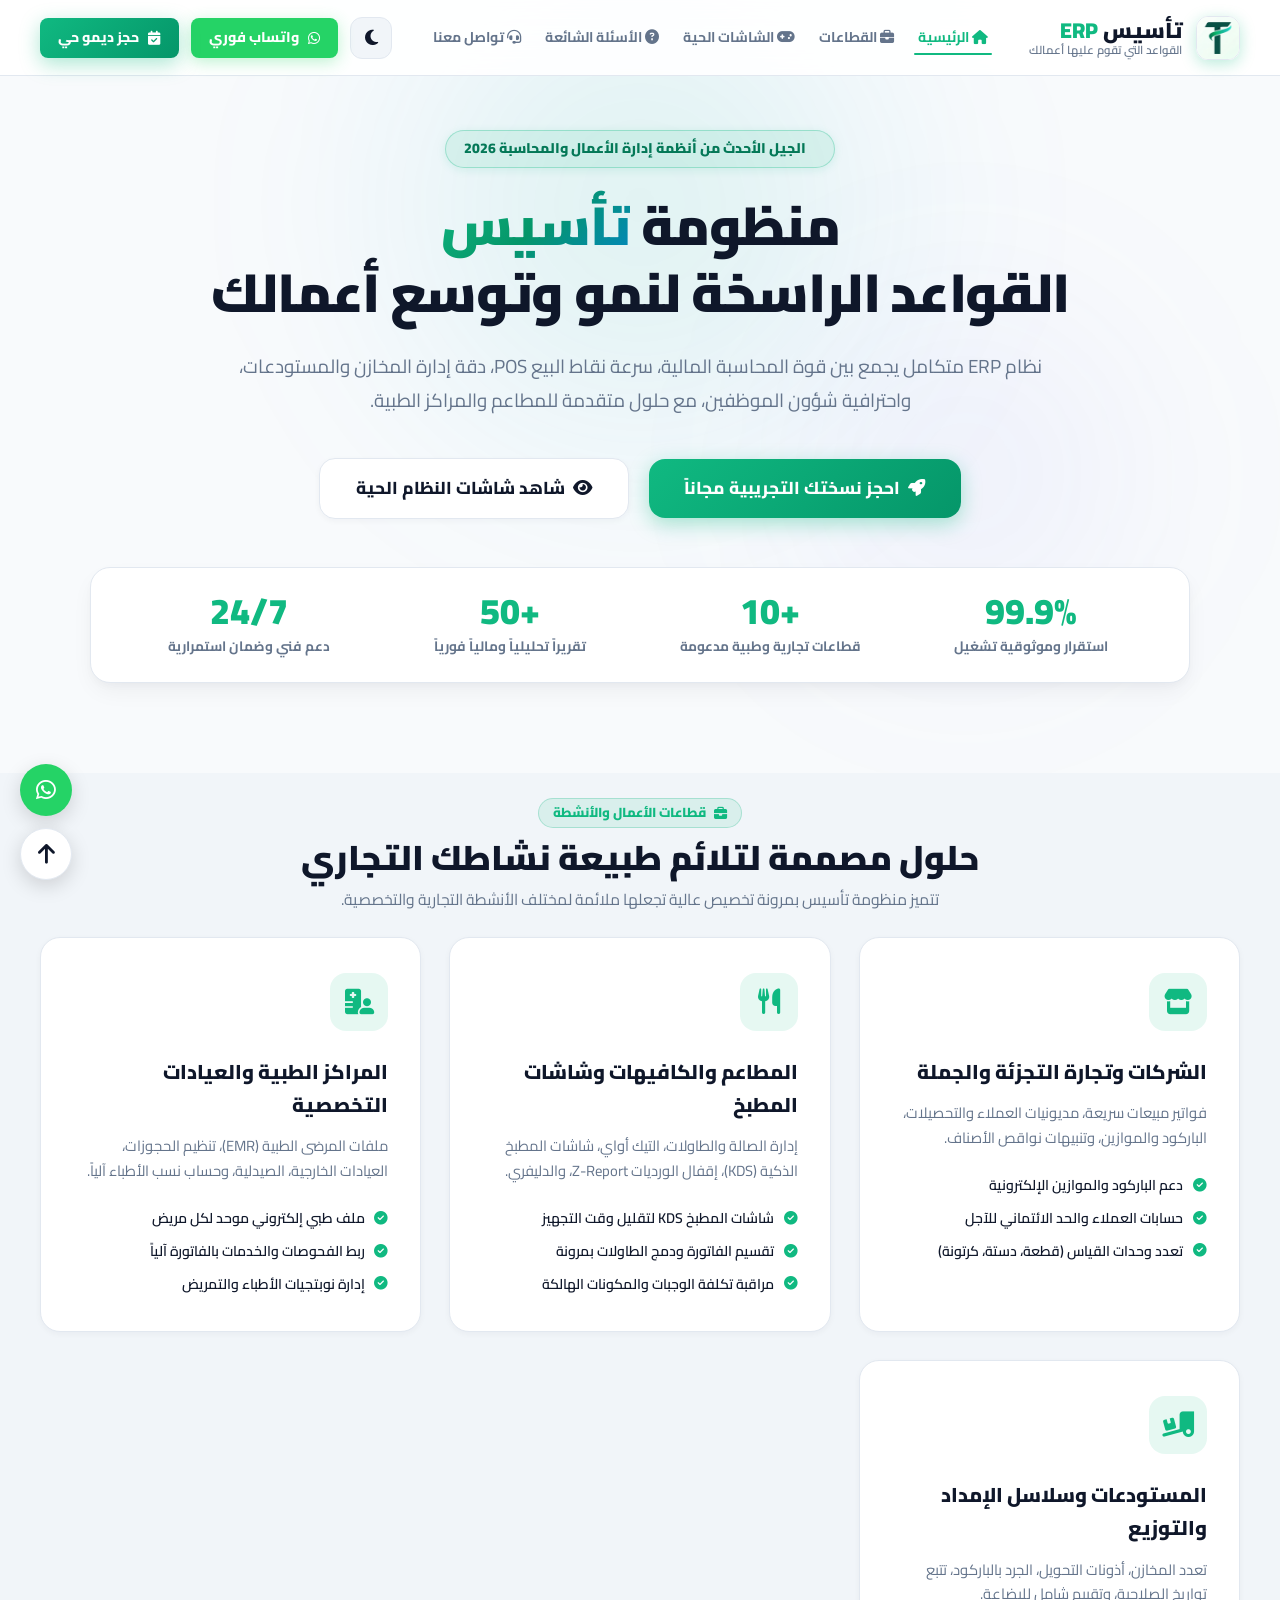
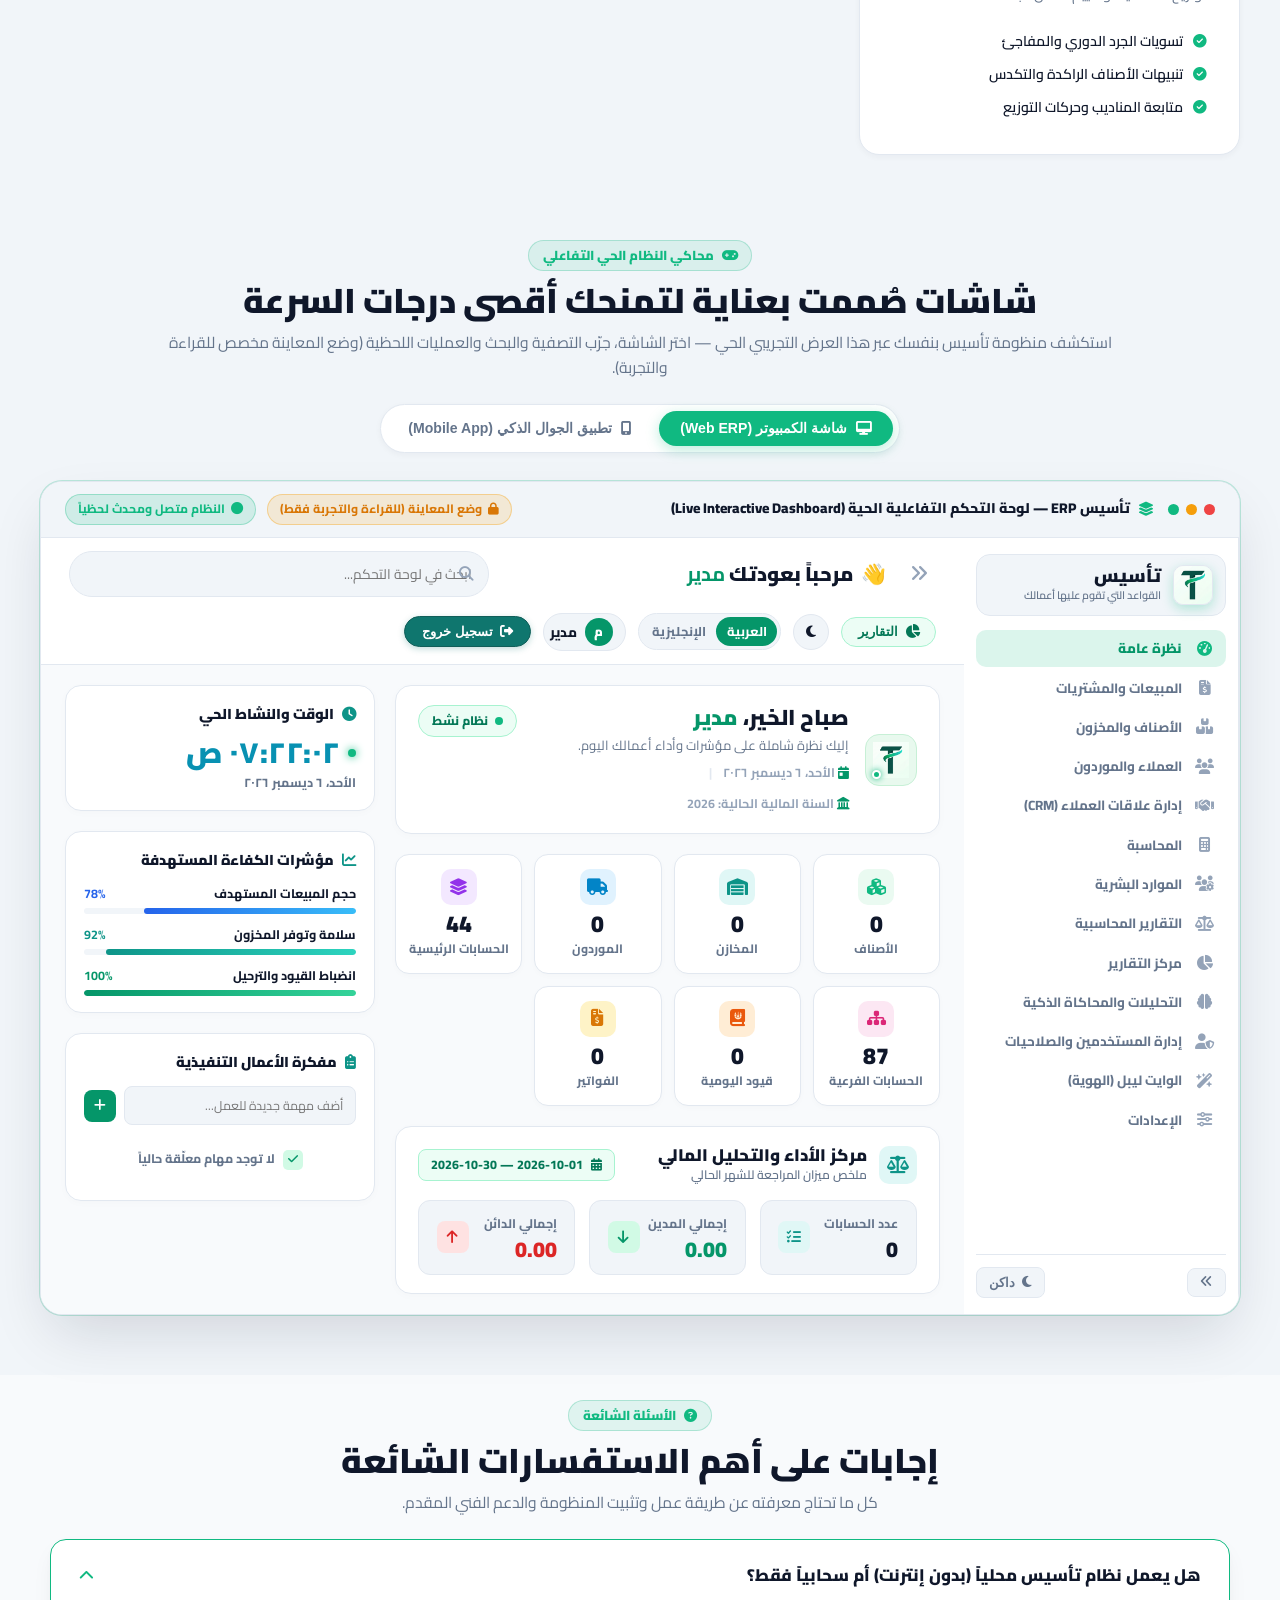
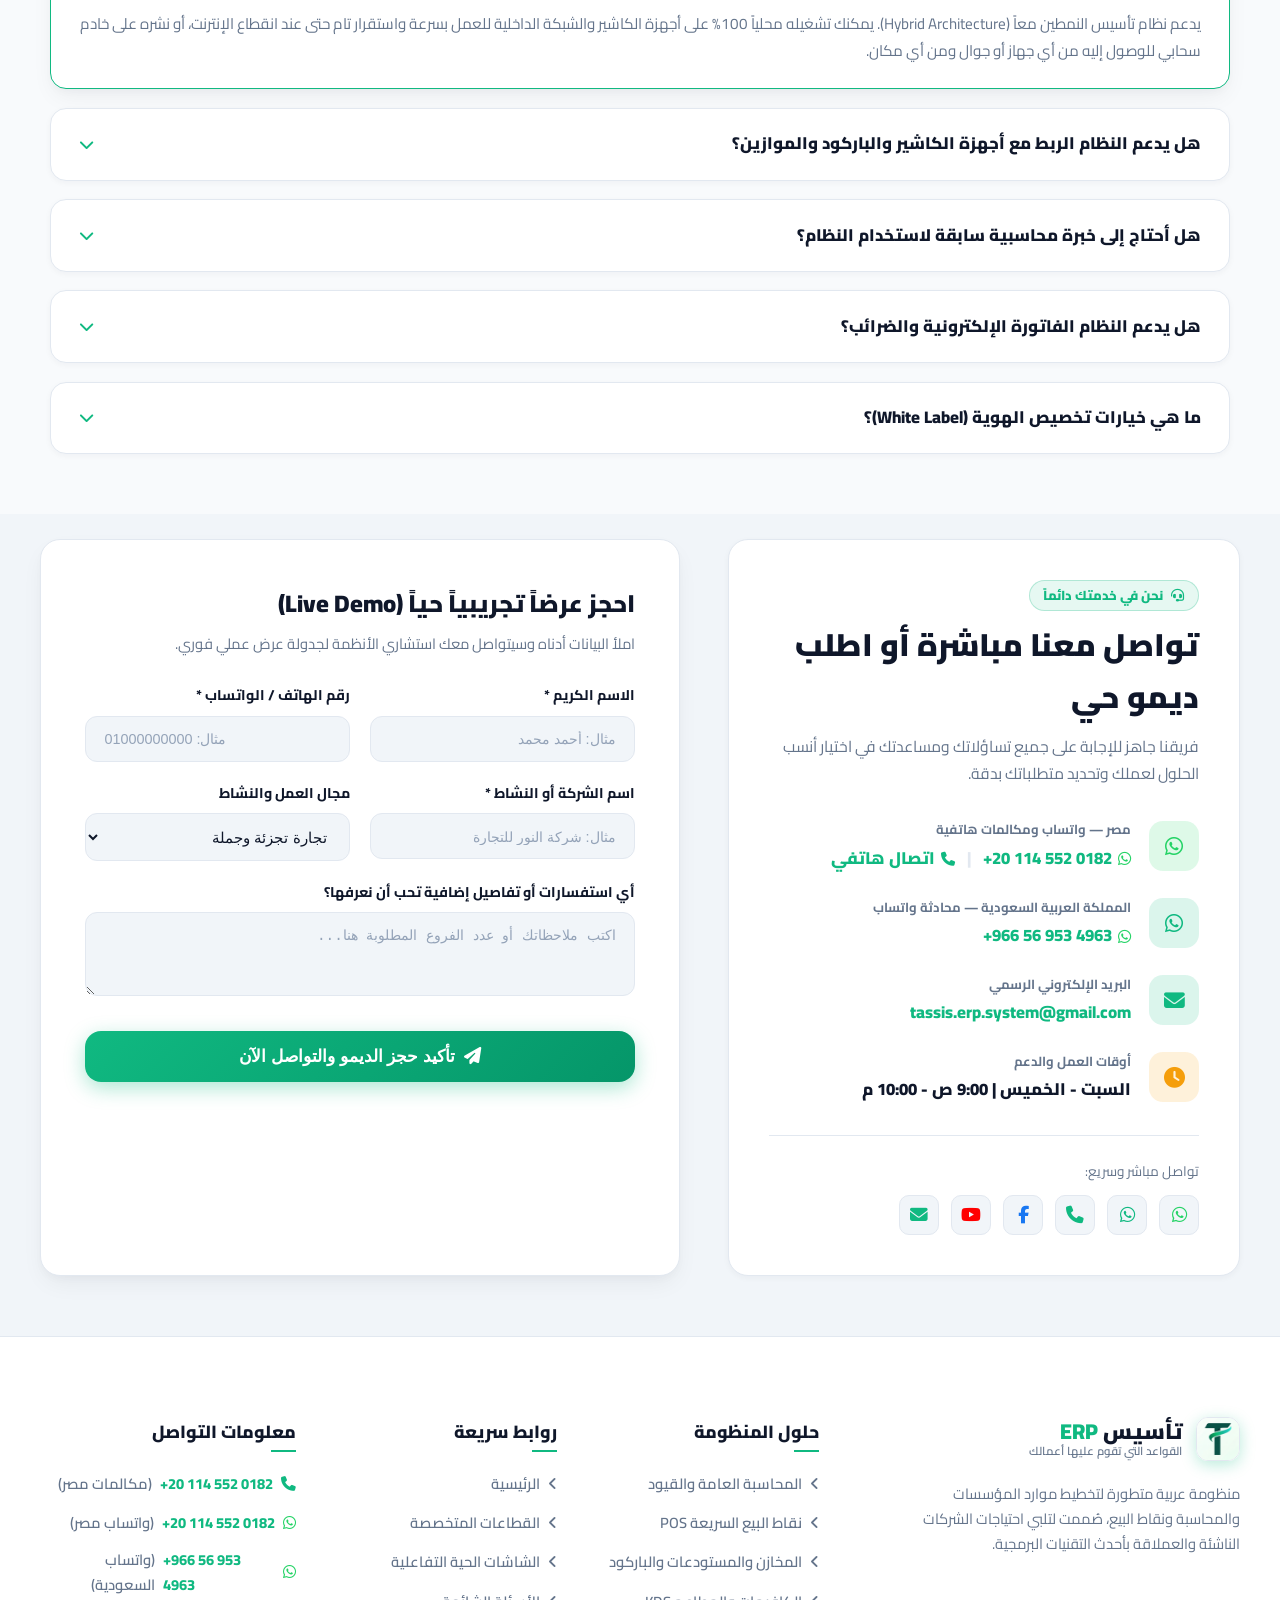
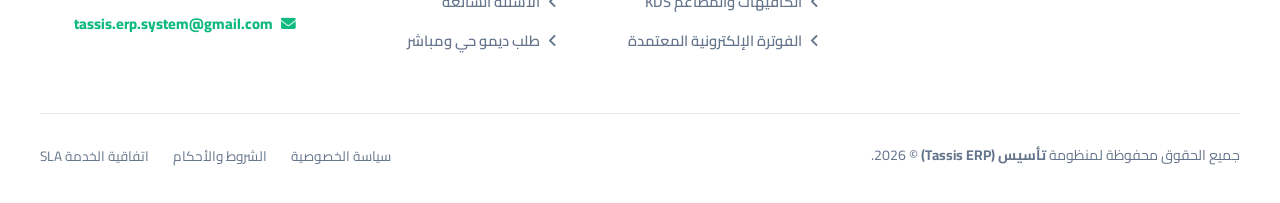
==== commit c3be8f9d: "feat(mobile): add native smartphone ERP app simulator and full responsive layout optimization for iP" ====
--- a/index.html
+++ b/index.html
@@ -33,12 +33,28 @@
         </div>
       </a>
 
-      <nav class="nav-links">
-        <a href="#overview" class="nav-link active">الرئيسية</a>
-        <a href="#sectors" class="nav-link">القطاعات</a>
-        <a href="#screens" class="nav-link">الشاشات الحية</a>
-        <a href="#faq" class="nav-link">الأسئلة الشائعة</a>
-        <a href="#demo" class="nav-link">تواصل معنا</a>
+      <nav class="nav-links" id="mainNavLinks">
+        <a href="#overview" class="nav-link active"><i class="fa-solid fa-house"></i> <span>الرئيسية</span></a>
+        <a href="#sectors" class="nav-link"><i class="fa-solid fa-briefcase"></i> <span>القطاعات</span></a>
+        <a href="#screens" class="nav-link"><i class="fa-solid fa-gamepad"></i> <span>الشاشات الحية</span></a>
+        <a href="#faq" class="nav-link"><i class="fa-solid fa-circle-question"></i> <span>الأسئلة الشائعة</span></a>
+        <a href="#demo" class="nav-link"><i class="fa-solid fa-headset"></i> <span>تواصل معنا</span></a>
+
+        <!-- Mobile Drawer Action Buttons (Visible only on mobile inside menu) -->
+        <div class="mobile-menu-actions">
+          <a href="#demo" class="btn btn-primary btn-block">
+            <i class="fa-solid fa-calendar-check"></i>
+            <span>احجز نسختك التجريبية مجاناً</span>
+          </a>
+          <a href="https://wa.me/201145520182" target="_blank" class="btn btn-whatsapp btn-block js-direct-wa">
+            <i class="fa-brands fa-whatsapp"></i>
+            <span>محادثة واتساب فورية (+201145520182)</span>
+          </a>
+          <a href="tel:+201145520182" class="btn btn-outline btn-block">
+            <i class="fa-solid fa-phone"></i>
+            <span>اتصال هاتفي مباشر</span>
+          </a>
+        </div>
       </nav>
 
       <div class="nav-actions">
@@ -47,22 +63,28 @@
           <i class="fa-solid fa-moon"></i>
         </button>
 
-        <a href="https://wa.me/201145520182" target="_blank" class="btn btn-whatsapp btn-sm js-direct-wa" title="واتساب مباشر">
+        <!-- Quick 1-Tap WhatsApp for Mobile -->
+        <a href="https://wa.me/201145520182" target="_blank" class="mobile-nav-wa js-direct-wa" title="واتساب مباشر">
+          <i class="fa-brands fa-whatsapp"></i>
+        </a>
+
+        <a href="https://wa.me/201145520182" target="_blank" class="btn btn-whatsapp btn-sm js-direct-wa desktop-only-btn" title="واتساب مباشر">
           <i class="fa-brands fa-whatsapp"></i>
           <span>واتساب فوري</span>
         </a>
 
-        <a href="#demo" class="btn btn-primary btn-sm">
+        <a href="#demo" class="btn btn-primary btn-sm desktop-only-btn">
           <i class="fa-solid fa-calendar-check"></i>
           <span>حجز ديمو حي</span>
         </a>
 
-        <button type="button" class="mobile-toggle" aria-label="القائمة">
+        <button type="button" class="mobile-toggle" id="mobileMenuBtn" aria-label="القائمة">
           <i class="fa-solid fa-bars"></i>
         </button>
       </div>
     </div>
   </header>
+  <div class="mobile-nav-backdrop" id="mobileNavBackdrop"></div>
 
   <!-- ==========================================================================
        Hero Section (With Real App Screenshot & Floating Animated Cards)
@@ -221,10 +243,24 @@
         </p>
       </div>
 
-            <!-- ==========================================================================
-           Authentic Tassis ERP Live Dashboard Simulator (#screens)
+            <!-- Device View Switcher (Desktop Web ERP vs Native Mobile App) -->
+      <div class="sim-device-switcher-wrap">
+        <div class="sim-device-switcher" id="simDeviceSwitcher">
+          <button type="button" class="sim-device-btn active" id="btnSwitchDesktop" data-device="desktop">
+            <i class="fa-solid fa-desktop"></i>
+            <span>شاشة الكمبيوتر (Web ERP)</span>
+          </button>
+          <button type="button" class="sim-device-btn" id="btnSwitchMobile" data-device="mobile">
+            <i class="fa-solid fa-mobile-screen-button"></i>
+            <span>تطبيق الجوال الذكي (Mobile App)</span>
+          </button>
+        </div>
+      </div>
+
+      <!-- ==========================================================================
+           Authentic Tassis ERP Live Dashboard Simulator (#screens) - Desktop View
            ========================================================================== -->
-      <div class="tdb-window" id="erpSimulator">
+      <div class="tdb-window tdb-desktop-view" id="erpSimulator">
         <!-- Simulator Window Top Header -->
         <div class="tdb-window-header">
           <div class="sim-header-left">
@@ -1060,6 +1096,501 @@
           </aside>
         </div>
       </div>
+
+      <!-- ==========================================================================
+           Native Smartphone Mobile App Experience for Tassis ERP (.tdb-mobile-view)
+           Optimized 100% for Mobile Phones (iPhone 13 Pro Max, Samsung, etc.)
+           ========================================================================== -->
+      <div class="tdb-mobile-view" id="erpMobileSimulator">
+        <div class="tdb-phone-shell">
+          <!-- Smartphone Hardware Bezel Details -->
+          <div class="tdb-phone-notch">
+            <div class="tdb-phone-speaker"></div>
+            <div class="tdb-phone-camera"></div>
+          </div>
+
+          <!-- Smartphone Inner Screen Frame -->
+          <div class="tdb-phone-screen">
+            <!-- 1. Real Status Bar -->
+            <div class="tdb-phone-status-bar">
+              <span class="phone-status-time" id="phoneLiveClock">٠٦:٣٠ ص</span>
+              <div class="phone-status-icons">
+                <i class="fa-solid fa-signal"></i>
+                <span class="phone-net-badge">5G</span>
+                <i class="fa-solid fa-wifi"></i>
+                <div class="phone-battery-pill">
+                  <div class="phone-battery-charge"></div>
+                </div>
+              </div>
+            </div>
+
+            <!-- 2. Mobile App Header -->
+            <div class="tdb-phone-header">
+              <div class="phone-header-right">
+                <div class="phone-logo-wrap">
+                  <img src="assets/images/brand/icon.png" alt="تأسيس ERP" class="phone-app-logo" />
+                  <span class="phone-status-dot-pulse" title="متصل"></span>
+                </div>
+                <div class="phone-title-wrap">
+                  <span class="phone-app-title">تأسيس <span>ERP</span></span>
+                  <span class="phone-live-indicator"><i class="fa-solid fa-circle"></i> متصل ومحدث لحظياً</span>
+                </div>
+              </div>
+
+              <div class="phone-header-left">
+                <button type="button" class="phone-icon-btn js-readonly-btn" data-action-name="مركز التنبيهات" title="التنبيهات">
+                  <i class="fa-regular fa-bell"></i>
+                  <span class="phone-notif-badge">2</span>
+                </button>
+                <div class="phone-avatar-pill" title="حساب المدير العام">
+                  <span>م</span>
+                </div>
+              </div>
+            </div>
+
+            <!-- 3. Mobile Category Scroll Tabs Bar -->
+            <div class="tdb-phone-tabs-bar" id="phoneTabsBar">
+              <button type="button" class="phone-tab-btn active" data-phone-tab="overview">
+                <i class="fa-solid fa-gauge-high"></i>
+                <span>الرئيسية</span>
+              </button>
+              <button type="button" class="phone-tab-btn" data-phone-tab="sales">
+                <i class="fa-solid fa-file-invoice-dollar"></i>
+                <span>المبيعات POS</span>
+              </button>
+              <button type="button" class="phone-tab-btn" data-phone-tab="inventory">
+                <i class="fa-solid fa-boxes-stacked"></i>
+                <span>المخازن</span>
+              </button>
+              <button type="button" class="phone-tab-btn" data-phone-tab="reports">
+                <i class="fa-solid fa-chart-pie"></i>
+                <span>التقارير</span>
+              </button>
+              <button type="button" class="phone-tab-btn" data-phone-tab="accounting">
+                <i class="fa-solid fa-scale-balanced"></i>
+                <span>المالية</span>
+              </button>
+              <button type="button" class="phone-tab-btn" data-phone-tab="cafe">
+                <i class="fa-solid fa-utensils"></i>
+                <span>المطاعم</span>
+              </button>
+            </div>
+
+            <!-- 4. Mobile App Viewport (Scrollable Content Container) -->
+            <div class="tdb-phone-stage" id="phoneStage">
+              <!-- View 1: الرئيسية (Overview) -->
+              <div class="phone-view-pane active" id="phone-pane-overview">
+                <!-- Mobile Welcome Greeting Banner -->
+                <div class="phone-welcome-banner">
+                  <div class="phone-welcome-text">
+                    <h4 class="phone-user-greeting">صباح الخير، <span>مدير</span> 👋</h4>
+                    <p class="phone-subtext">ملخص مؤشرات أداء أعمالك اليوم</p>
+                    <div class="phone-meta-tags">
+                      <span class="phone-meta-tag"><i class="fa-regular fa-calendar"></i> <span id="phoneLiveDateFull">الجمعة، 30 أكتوبر 2026</span></span>
+                      <span class="phone-meta-tag"><i class="fa-solid fa-landmark"></i> <span>السنة: 2026</span></span>
+                    </div>
+                  </div>
+                  <span class="phone-badge-active">
+                    <span class="dot-pulse"></span>
+                    <span>نشط</span>
+                  </span>
+                </div>
+
+                <!-- Quick Action Floating Buttons Bar -->
+                <div class="phone-quick-actions-bar">
+                  <button type="button" class="phone-action-btn primary js-readonly-btn" data-action-name="إصدار فاتورة بيع جديدة">
+                    <i class="fa-solid fa-plus"></i>
+                    <span>فاتورة سريعة</span>
+                  </button>
+                  <button type="button" class="phone-action-btn js-readonly-btn" data-action-name="إضافة صنف مخزني">
+                    <i class="fa-solid fa-cube"></i>
+                    <span>إضافة صنف</span>
+                  </button>
+                  <button type="button" class="phone-action-btn js-readonly-btn" data-action-name="إقفال الوردية Z">
+                    <i class="fa-solid fa-clock-rotate-left"></i>
+                    <span>تقرير Z</span>
+                  </button>
+                  <button type="button" class="phone-action-btn js-readonly-btn" data-action-name="سند قبض">
+                    <i class="fa-solid fa-hand-holding-dollar"></i>
+                    <span>سند قبض</span>
+                  </button>
+                </div>
+
+                <!-- Mobile 2x3 Modern KPI Grid (Real Numbers) -->
+                <div class="phone-kpi-grid">
+                  <div class="phone-kpi-tile green">
+                    <div class="phone-kpi-tile-icon"><i class="fa-solid fa-cubes"></i></div>
+                    <div class="phone-kpi-tile-val">0</div>
+                    <div class="phone-kpi-tile-lbl">الأصناف</div>
+                  </div>
+                  <div class="phone-kpi-tile teal">
+                    <div class="phone-kpi-tile-icon"><i class="fa-solid fa-warehouse"></i></div>
+                    <div class="phone-kpi-tile-val">0</div>
+                    <div class="phone-kpi-tile-lbl">المخازن</div>
+                  </div>
+                  <div class="phone-kpi-tile blue">
+                    <div class="phone-kpi-tile-icon"><i class="fa-solid fa-truck"></i></div>
+                    <div class="phone-kpi-tile-val">0</div>
+                    <div class="phone-kpi-tile-lbl">الموردون</div>
+                  </div>
+                  <div class="phone-kpi-tile yellow">
+                    <div class="phone-kpi-tile-icon"><i class="fa-solid fa-file-invoice-dollar"></i></div>
+                    <div class="phone-kpi-tile-val">0</div>
+                    <div class="phone-kpi-tile-lbl">الفواتير</div>
+                  </div>
+                  <div class="phone-kpi-tile purple">
+                    <div class="phone-kpi-tile-icon"><i class="fa-solid fa-layer-group"></i></div>
+                    <div class="phone-kpi-tile-val">44</div>
+                    <div class="phone-kpi-tile-lbl">الحسابات الرئيسية</div>
+                  </div>
+                  <div class="phone-kpi-tile pink">
+                    <div class="phone-kpi-tile-icon"><i class="fa-solid fa-sitemap"></i></div>
+                    <div class="phone-kpi-tile-val">87</div>
+                    <div class="phone-kpi-tile-lbl">الحسابات الفرعية</div>
+                  </div>
+                </div>
+
+                <!-- Live Digital Clock Mobile Card -->
+                <div class="phone-card-widget">
+                  <div class="phone-widget-head">
+                    <i class="fa-regular fa-clock" style="color: var(--primary);"></i>
+                    <span>الوقت والنشاط الحي اللحظي</span>
+                  </div>
+                  <div class="phone-live-clock-box">
+                    <span class="live-pulse-green"></span>
+                    <span class="phone-clock-text" id="phoneCardClock">٠٦:٣٠:٣٦ ص</span>
+                  </div>
+                  <div class="phone-clock-subdate" id="phoneCardDate">الجمعة، ٣٠ أكتوبر ٢٠٢٦</div>
+                </div>
+
+                <!-- Financial Performance Card (المركز المالي) -->
+                <div class="phone-card-widget">
+                  <div class="phone-widget-head-between">
+                    <div class="phone-widget-head">
+                      <i class="fa-solid fa-scale-balanced" style="color: #10b981;"></i>
+                      <span>مركز الأداء المالي</span>
+                    </div>
+                    <span class="phone-pill-date">الشهر الحالي</span>
+                  </div>
+                  <div class="phone-fin-grid">
+                    <div class="phone-fin-box">
+                      <div class="lbl">إجمالي المدين</div>
+                      <div class="val green">0.00 ر.س</div>
+                      <i class="fa-solid fa-arrow-down icon-fin"></i>
+                    </div>
+                    <div class="phone-fin-box">
+                      <div class="lbl">إجمالي الدائن</div>
+                      <div class="val red">0.00 ر.س</div>
+                      <i class="fa-solid fa-arrow-up icon-fin"></i>
+                    </div>
+                    <div class="phone-fin-box">
+                      <div class="lbl">عدد الحسابات</div>
+                      <div class="val">0</div>
+                      <i class="fa-solid fa-list-check icon-fin"></i>
+                    </div>
+                  </div>
+                </div>
+
+                <!-- Efficiency Target Progress Bars -->
+                <div class="phone-card-widget">
+                  <div class="phone-widget-head">
+                    <i class="fa-solid fa-chart-line" style="color: #2563eb;"></i>
+                    <span>مؤشرات الكفاءة المستهدفة</span>
+                  </div>
+                  <div class="phone-progress-group">
+                    <div class="phone-progress-row">
+                      <span>حجم المبيعات المستهدف</span>
+                      <strong style="color: #2563eb;">78%</strong>
+                    </div>
+                    <div class="phone-progress-track">
+                      <div class="phone-progress-fill" style="width: 78%; background: #2563eb;"></div>
+                    </div>
+                  </div>
+                  <div class="phone-progress-group">
+                    <div class="phone-progress-row">
+                      <span>سلامة وتوفر المخزون</span>
+                      <strong style="color: #0d9488;">92%</strong>
+                    </div>
+                    <div class="phone-progress-track">
+                      <div class="phone-progress-fill" style="width: 92%; background: #0d9488;"></div>
+                    </div>
+                  </div>
+                  <div class="phone-progress-group">
+                    <div class="phone-progress-row">
+                      <span>انضباط القيود والترحيل</span>
+                      <strong style="color: #059669;">100%</strong>
+                    </div>
+                    <div class="phone-progress-track">
+                      <div class="phone-progress-fill" style="width: 100%; background: #059669;"></div>
+                    </div>
+                  </div>
+                </div>
+              </div>
+
+              <!-- View 2: المبيعات و POS (Sales) -->
+              <div class="phone-view-pane" id="phone-pane-sales">
+                <div class="phone-card-widget">
+                  <div class="phone-widget-head-between">
+                    <div>
+                      <div style="font-weight: 900; font-size: 0.98rem; color: var(--text-main);">واجهة نقاط البيع السريعة POS</div>
+                      <div style="font-size: 0.76rem; color: var(--text-muted);">تسجيل فواتير الكاشير الفورية</div>
+                    </div>
+                    <button type="button" class="phone-action-btn primary js-readonly-btn" data-action-name="فاتورة جديدة">
+                      <i class="fa-solid fa-plus"></i> <span>فاتورة (F1)</span>
+                    </button>
+                  </div>
+                  <div class="phone-pos-cards-list">
+                    <div class="phone-pos-card">
+                      <div class="phone-pos-icon green"><i class="fa-solid fa-mug-hot"></i></div>
+                      <div class="phone-pos-details">
+                        <div class="phone-pos-name">قهوة فلات وايت</div>
+                        <div class="phone-pos-price">18.00 ر.س</div>
+                      </div>
+                      <button type="button" class="phone-btn-add js-readonly-btn" data-action-name="إضافة صنف">+ إضافة</button>
+                    </div>
+                    <div class="phone-pos-card">
+                      <div class="phone-pos-icon blue"><i class="fa-solid fa-burger"></i></div>
+                      <div class="phone-pos-details">
+                        <div class="phone-pos-name">ساندوتش تركي وجبن</div>
+                        <div class="phone-pos-price">28.00 ر.س</div>
+                      </div>
+                      <button type="button" class="phone-btn-add js-readonly-btn" data-action-name="إضافة صنف">+ إضافة</button>
+                    </div>
+                    <div class="phone-pos-card">
+                      <div class="phone-pos-icon orange"><i class="fa-solid fa-scroll"></i></div>
+                      <div class="phone-pos-details">
+                        <div class="phone-pos-name">ورق حراري 80mm</div>
+                        <div class="phone-pos-price">140.00 ر.س</div>
+                      </div>
+                      <button type="button" class="phone-btn-add js-readonly-btn" data-action-name="إضافة صنف">+ إضافة</button>
+                    </div>
+                    <div class="phone-pos-card">
+                      <div class="phone-pos-icon teal"><i class="fa-solid fa-barcode"></i></div>
+                      <div class="phone-pos-details">
+                        <div class="phone-pos-name">قارئ باركود 2D لاسلكي</div>
+                        <div class="phone-pos-price">350.00 ر.س</div>
+                      </div>
+                      <button type="button" class="phone-btn-add js-readonly-btn" data-action-name="إضافة صنف">+ إضافة</button>
+                    </div>
+                  </div>
+                  <div class="phone-pos-summary-bar">
+                    <div>
+                      <span style="font-size: 0.76rem; color: var(--text-muted); display: block;">إجمالي الطلب:</span>
+                      <strong style="font-size: 1.15rem; color: var(--primary);">0.00 ر.س</strong>
+                    </div>
+                    <button type="button" class="phone-action-btn primary js-readonly-btn" data-action-name="إصدار وطباعة الفاتورة">
+                      <i class="fa-solid fa-print"></i> <span>طباعة الفاتورة</span>
+                    </button>
+                  </div>
+                </div>
+              </div>
+
+              <!-- View 3: المخازن (Inventory) -->
+              <div class="phone-view-pane" id="phone-pane-inventory">
+                <div class="phone-card-widget">
+                  <div class="phone-widget-head-between">
+                    <div>
+                      <div style="font-weight: 900; font-size: 0.98rem; color: var(--text-main);">الأصناف والمخزون والمستودعات</div>
+                      <div style="font-size: 0.76rem; color: var(--text-muted);">رصد الكميات وحالة التوفر اللحظية</div>
+                    </div>
+                    <span class="phone-pill-date">3 أصناف</span>
+                  </div>
+                  <div class="phone-inv-stack">
+                    <div class="phone-inv-card">
+                      <div class="phone-inv-header">
+                        <strong>قهوة فلات وايت</strong>
+                        <span class="phone-status-tag ok">متوفر</span>
+                      </div>
+                      <div class="phone-inv-body">
+                        <div>كود: <code>PRD-0101</code></div>
+                        <div>الرصيد: <strong>85 كوب</strong></div>
+                        <div>تكلفة: <strong>6.50 ر.س</strong></div>
+                        <div>بيع: <strong style="color: var(--primary);">18.00 ر.س</strong></div>
+                      </div>
+                    </div>
+                    <div class="phone-inv-card">
+                      <div class="phone-inv-header">
+                        <strong>ساندوتش تركي وجبن</strong>
+                        <span class="phone-status-tag warn">أوشك على النفاد</span>
+                      </div>
+                      <div class="phone-inv-body">
+                        <div>كود: <code>PRD-0205</code></div>
+                        <div>الرصيد: <strong>4 قطع</strong></div>
+                        <div>تكلفة: <strong>14.00 ر.س</strong></div>
+                        <div>بيع: <strong style="color: var(--primary);">28.00 ر.س</strong></div>
+                      </div>
+                    </div>
+                    <div class="phone-inv-card">
+                      <div class="phone-inv-header">
+                        <strong>ورق حراري 80mm</strong>
+                        <span class="phone-status-tag ok">متوفر</span>
+                      </div>
+                      <div class="phone-inv-body">
+                        <div>كود: <code>PRD-0301</code></div>
+                        <div>الرصيد: <strong>25 كرتون</strong></div>
+                        <div>تكلفة: <strong>95.00 ر.س</strong></div>
+                        <div>بيع: <strong style="color: var(--primary);">140.00 ر.س</strong></div>
+                      </div>
+                    </div>
+                  </div>
+                </div>
+              </div>
+
+              <!-- View 4: مركز التقارير (Reports) -->
+              <div class="phone-view-pane" id="phone-pane-reports">
+                <div class="phone-card-widget">
+                  <div class="phone-widget-head-between">
+                    <div>
+                      <div style="font-weight: 900; font-size: 0.98rem; color: var(--text-main);">مركز التقارير الفورية</div>
+                      <div style="font-size: 0.76rem; color: var(--text-muted);">انقر على أي تقرير لمعاينة تفاصيله</div>
+                    </div>
+                    <span class="phone-pill-date">9 تقارير</span>
+                  </div>
+                  <div class="phone-reports-stack">
+                    <div class="phone-report-item js-phone-report-card" data-title="التقرير الشامل (المبيعات، المشتريات، القيود، الورديات)" data-amount="342,800.00 ر.س">
+                      <div class="phone-rep-icon-wrap green"><i class="fa-solid fa-layer-group"></i></div>
+                      <div class="phone-rep-info">
+                        <div class="phone-rep-name">التقرير الشامل الموحد</div>
+                        <div class="phone-rep-desc">المبيعات، المشتريات، القيود، والورديات</div>
+                        <div class="phone-rep-val">342,800.00 ر.س</div>
+                      </div>
+                      <div class="phone-rep-arrow"><i class="fa-solid fa-chevron-left"></i></div>
+                    </div>
+
+                    <div class="phone-report-item js-phone-report-card" data-title="تقرير تدفق النقدية والسيولة (Cash Flow)" data-amount="84,500.00 ر.س">
+                      <div class="phone-rep-icon-wrap teal"><i class="fa-solid fa-money-bill-transfer"></i></div>
+                      <div class="phone-rep-info">
+                        <div class="phone-rep-name">تدفق النقدية والسيولة</div>
+                        <div class="phone-rep-desc">حركة الخزائن والبنوك الداخلة والخارجة</div>
+                        <div class="phone-rep-val">84,500.00 ر.س</div>
+                      </div>
+                      <div class="phone-rep-arrow"><i class="fa-solid fa-chevron-left"></i></div>
+                    </div>
+
+                    <div class="phone-report-item js-phone-report-card" data-title="تقرير العملاء والربحية والتحصيلات" data-amount="128,400.00 ر.س">
+                      <div class="phone-rep-icon-wrap blue"><i class="fa-solid fa-address-book"></i></div>
+                      <div class="phone-rep-info">
+                        <div class="phone-rep-name">العملاء والربحية والتحصيلات</div>
+                        <div class="phone-rep-desc">المبيعات قبل وبعد الضريبة وصافي الأرباح</div>
+                        <div class="phone-rep-val">128,400.00 ر.س</div>
+                      </div>
+                      <div class="phone-rep-arrow"><i class="fa-solid fa-chevron-left"></i></div>
+                    </div>
+
+                    <div class="phone-report-item js-phone-report-card" data-title="تقرير الورديات وحركة الصناديق (Z-Report)" data-amount="54,200.00 ر.س">
+                      <div class="phone-rep-icon-wrap orange"><i class="fa-solid fa-clock-rotate-left"></i></div>
+                      <div class="phone-rep-info">
+                        <div class="phone-rep-name">الورديات وإقفال الصناديق Z</div>
+                        <div class="phone-rep-desc">سجل الكاش والشبكة والعجز والفائض</div>
+                        <div class="phone-rep-val">54,200.00 ر.س</div>
+                      </div>
+                      <div class="phone-rep-arrow"><i class="fa-solid fa-chevron-left"></i></div>
+                    </div>
+
+                    <div class="phone-report-item js-phone-report-card" data-title="تقرير المخزون والمستودعات والتنبيهات" data-amount="195,000.00 ر.س">
+                      <div class="phone-rep-icon-wrap purple"><i class="fa-solid fa-cubes-stacked"></i></div>
+                      <div class="phone-rep-info">
+                        <div class="phone-rep-name">المخزون والتنبيهات الذكية</div>
+                        <div class="phone-rep-desc">تقييم النقص والتكدس وحد إعادة الطلب</div>
+                        <div class="phone-rep-val">195,000.00 ر.س</div>
+                      </div>
+                      <div class="phone-rep-arrow"><i class="fa-solid fa-chevron-left"></i></div>
+                    </div>
+                  </div>
+                </div>
+              </div>
+
+              <!-- View 5: المحاسبة العامة (Accounting) -->
+              <div class="phone-view-pane" id="phone-pane-accounting">
+                <div class="phone-card-widget">
+                  <div class="phone-widget-head-between">
+                    <div>
+                      <div style="font-weight: 900; font-size: 0.98rem; color: var(--text-main);">المحاسبة العامة ودفتر اليومية</div>
+                      <div style="font-size: 0.76rem; color: var(--text-muted);">قيود آلية متوازنة لحظياً</div>
+                    </div>
+                    <span class="phone-status-tag ok">متوازن آلياً</span>
+                  </div>
+                  <div class="phone-ledger-card">
+                    <div class="phone-ledger-badge">
+                      <span>#JV-2026-084</span>
+                      <small>إثبات مبيعات الوردية الصباحية</small>
+                    </div>
+                    <div class="phone-ledger-row debit">
+                      <span><i class="fa-solid fa-arrow-down"></i> مدين: حـ/ الصندوق الرئيسي</span>
+                      <strong>2,875.00 ر.س</strong>
+                    </div>
+                    <div class="phone-ledger-row credit">
+                      <span><i class="fa-solid fa-arrow-up"></i> دائن: حـ/ إيراد المبيعات (2,500) + ضريبة (375)</span>
+                      <strong>2,875.00 ر.س</strong>
+                    </div>
+                  </div>
+                </div>
+              </div>
+
+              <!-- View 6: المطاعم والكافيهات (Cafe) -->
+              <div class="phone-view-pane" id="phone-pane-cafe">
+                <div class="phone-card-widget">
+                  <div class="phone-widget-head-between">
+                    <div>
+                      <div style="font-weight: 900; font-size: 0.98rem; color: var(--text-main);">إدارة الصالة والطاولات</div>
+                      <div style="font-size: 0.76rem; color: var(--text-muted);">حالة الطاولات وطلبات المطبخ KDS</div>
+                    </div>
+                  </div>
+                  <div class="phone-tables-grid">
+                    <div class="phone-table-card green">
+                      <i class="fa-solid fa-chair"></i>
+                      <div class="tbl-name">طاولة 1</div>
+                      <div class="tbl-status">فارغة وجاهزة</div>
+                    </div>
+                    <div class="phone-table-card orange">
+                      <i class="fa-solid fa-chair"></i>
+                      <div class="tbl-name">طاولة 2</div>
+                      <div class="tbl-status">مشغولة (84 ر.س)</div>
+                    </div>
+                    <div class="phone-table-card green">
+                      <i class="fa-solid fa-chair"></i>
+                      <div class="tbl-name">طاولة 3</div>
+                      <div class="tbl-status">فارغة وجاهزة</div>
+                    </div>
+                    <div class="phone-table-card blue">
+                      <i class="fa-solid fa-crown"></i>
+                      <div class="tbl-name">VIP صالة</div>
+                      <div class="tbl-status">حجز 8:00 م</div>
+                    </div>
+                  </div>
+                </div>
+              </div>
+            </div>
+
+            <!-- 5. Mobile Bottom Application Bar (Native App Style) -->
+            <div class="tdb-phone-bottom-nav" id="phoneBottomNav">
+              <button type="button" class="phone-nav-btn active" data-phone-pane="overview">
+                <i class="fa-solid fa-house"></i>
+                <span>الرئيسية</span>
+              </button>
+              <button type="button" class="phone-nav-btn" data-phone-pane="sales">
+                <i class="fa-solid fa-file-invoice"></i>
+                <span>المبيعات</span>
+              </button>
+              <button type="button" class="phone-nav-btn" data-phone-pane="inventory">
+                <i class="fa-solid fa-boxes-stacked"></i>
+                <span>المخازن</span>
+              </button>
+              <button type="button" class="phone-nav-btn" data-phone-pane="reports">
+                <i class="fa-solid fa-chart-pie"></i>
+                <span>التقارير</span>
+              </button>
+              <button type="button" class="phone-nav-btn" data-phone-pane="accounting">
+                <i class="fa-solid fa-scale-balanced"></i>
+                <span>المالية</span>
+              </button>
+            </div>
+
+            <!-- 6. iPhone Modern Home Indicator Bar -->
+            <div class="tdb-phone-home-indicator"></div>
+          </div>
+        </div>
+      </div>
     </div>
 
     <!-- Simulator Modal Overlay (Report & Receipt Viewer) -->
--- a/assets/css/style.css
+++ b/assets/css/style.css
@@ -3708,91 +3708,1324 @@
   }
 }
 
-/* Mobile & Phablet (General) */
+/* Mobile Navigation Drawer & Backdrop */
+.mobile-nav-backdrop {
+  position: fixed;
+  inset: 0;
+  background: rgba(0, 0, 0, 0.6);
+  backdrop-filter: blur(6px);
+  -webkit-backdrop-filter: blur(6px);
+  z-index: 9998;
+  opacity: 0;
+  visibility: hidden;
+  transition: all var(--transition-fast);
+}
+
+.mobile-nav-backdrop.active {
+  opacity: 1;
+  visibility: visible;
+}
+
+.mobile-nav-wa {
+  display: none;
+  width: 38px;
+  height: 38px;
+  border-radius: 10px;
+  background: rgba(37, 211, 102, 0.15);
+  color: #25d366;
+  align-items: center;
+  justify-content: center;
+  font-size: 1.25rem;
+  border: 1px solid rgba(37, 211, 102, 0.3);
+  text-decoration: none;
+  transition: all var(--transition-fast);
+}
+
+.mobile-nav-wa:hover {
+  background: #25d366;
+  color: #ffffff;
+}
+
+.mobile-menu-actions {
+  display: none;
+  flex-direction: column;
+  gap: 0.65rem;
+  margin-top: 1rem;
+  padding-top: 1rem;
+  border-top: 1px solid var(--border-color);
+}
+
+.btn-block {
+  width: 100%;
+  justify-content: center;
+  display: flex;
+  align-items: center;
+  gap: 0.5rem;
+  padding: 0.75rem 1rem;
+  font-size: 0.92rem;
+  text-decoration: none;
+}
+
+/* ==========================================================================
+   Simulator Device View Switcher (Desktop Web ERP vs Native Mobile App)
+   ========================================================================== */
+.sim-device-switcher-wrap {
+  display: flex;
+  justify-content: center;
+  margin-bottom: 1.75rem;
+}
+
+.sim-device-switcher {
+  display: inline-flex;
+  align-items: center;
+  background: var(--bg-surface);
+  border: 1px solid var(--border-color);
+  padding: 0.35rem;
+  border-radius: var(--radius-full);
+  box-shadow: var(--shadow-sm);
+  gap: 0.35rem;
+}
+
+.sim-device-btn {
+  display: inline-flex;
+  align-items: center;
+  gap: 0.55rem;
+  padding: 0.6rem 1.35rem;
+  border-radius: var(--radius-full);
+  font-size: 0.88rem;
+  font-weight: 850;
+  color: var(--text-muted);
+  background: transparent;
+  border: none;
+  cursor: pointer;
+  transition: all var(--transition-fast);
+}
+
+.sim-device-btn:hover {
+  color: var(--text-main);
+}
+
+.sim-device-btn.active {
+  background: var(--primary);
+  color: #ffffff;
+  box-shadow: 0 4px 14px var(--primary-glow);
+}
+
+/* ==========================================================================
+   Mobile Phone Simulator (.tdb-mobile-view) - Authentic Smartphone Frame
+   ========================================================================== */
+.tdb-mobile-view {
+  width: 100%;
+  display: none;
+}
+
+.tdb-phone-shell {
+  max-width: 420px;
+  margin: 0 auto;
+  background: #0f172a;
+  border-radius: 46px;
+  padding: 12px;
+  box-shadow: 0 25px 60px -15px rgba(0, 0, 0, 0.4), 0 0 0 1px rgba(255, 255, 255, 0.1);
+  position: relative;
+  transition: all var(--transition-normal);
+}
+
+html[data-theme='dark'] .tdb-phone-shell {
+  background: #090d16;
+  box-shadow: 0 25px 60px -15px rgba(0, 0, 0, 0.7), 0 0 0 1px rgba(255, 255, 255, 0.12);
+}
+
+/* Hardware Notch / Dynamic Island */
+.tdb-phone-notch {
+  width: 120px;
+  height: 24px;
+  background: #000000;
+  border-radius: 20px;
+  position: absolute;
+  top: 18px;
+  left: 50%;
+  transform: translateX(-50%);
+  z-index: 50;
+  display: flex;
+  align-items: center;
+  justify-content: center;
+  gap: 12px;
+}
+
+.tdb-phone-speaker {
+  width: 44px;
+  height: 4px;
+  background: #27272a;
+  border-radius: 3px;
+}
+
+.tdb-phone-camera {
+  width: 9px;
+  height: 9px;
+  background: #1e1b4b;
+  border-radius: 50%;
+  border: 1.5px solid #312e81;
+}
+
+/* Smartphone Screen Screen */
+.tdb-phone-screen {
+  background: var(--bg-surface);
+  border-radius: 36px;
+  overflow: hidden;
+  position: relative;
+  display: flex;
+  flex-direction: column;
+  color: var(--text-main);
+  border: 1px solid var(--border-color);
+  font-family: inherit;
+}
+
+/* Real Status Bar */
+.tdb-phone-status-bar {
+  display: flex;
+  justify-content: space-between;
+  align-items: center;
+  padding: 10px 22px 6px;
+  font-size: 0.76rem;
+  font-weight: 850;
+  color: var(--text-main);
+  z-index: 10;
+  background: var(--bg-surface);
+}
+
+.phone-status-icons {
+  display: flex;
+  align-items: center;
+  gap: 0.45rem;
+  font-size: 0.72rem;
+}
+
+.phone-net-badge {
+  font-size: 0.65rem;
+  font-weight: 900;
+  padding: 1px 3px;
+  background: var(--bg-subtle);
+  border-radius: 4px;
+}
+
+.phone-battery-pill {
+  width: 22px;
+  height: 11px;
+  border: 1.5px solid var(--text-main);
+  border-radius: 3px;
+  padding: 1px;
+  display: flex;
+  align-items: center;
+  position: relative;
+}
+
+.phone-battery-pill::after {
+  content: '';
+  position: absolute;
+  right: -3px;
+  top: 2.5px;
+  width: 2px;
+  height: 4px;
+  background: var(--text-main);
+  border-radius: 0 1px 1px 0;
+}
+
+.phone-battery-charge {
+  width: 82%;
+  height: 100%;
+  background: #10b981;
+  border-radius: 1.5px;
+}
+
+/* App Header Inside Phone */
+.tdb-phone-header {
+  display: flex;
+  align-items: center;
+  justify-content: space-between;
+  padding: 0.5rem 1rem 0.65rem;
+  border-bottom: 1px solid var(--border-color);
+  background: var(--bg-surface);
+}
+
+.phone-header-right {
+  display: flex;
+  align-items: center;
+  gap: 0.65rem;
+}
+
+.phone-logo-wrap {
+  position: relative;
+  width: 38px;
+  height: 38px;
+}
+
+.phone-app-logo {
+  width: 100%;
+  height: 100%;
+  border-radius: 10px;
+  object-fit: cover;
+}
+
+.phone-status-dot-pulse {
+  position: absolute;
+  bottom: -1px;
+  left: -1px;
+  width: 9px;
+  height: 9px;
+  background: #10b981;
+  border: 2px solid var(--bg-surface);
+  border-radius: 50%;
+  box-shadow: 0 0 0 0 rgba(16, 185, 129, 0.7);
+  animation: pulseGreen 2s infinite;
+}
+
+.phone-title-wrap {
+  display: flex;
+  flex-direction: column;
+}
+
+.phone-app-title {
+  font-size: 1.05rem;
+  font-weight: 900;
+  line-height: 1.2;
+}
+
+.phone-app-title span {
+  color: var(--primary);
+}
+
+.phone-live-indicator {
+  font-size: 0.68rem;
+  color: #10b981;
+  font-weight: 750;
+  display: flex;
+  align-items: center;
+  gap: 0.25rem;
+}
+
+.phone-live-indicator i {
+  font-size: 0.45rem;
+}
+
+.phone-header-left {
+  display: flex;
+  align-items: center;
+  gap: 0.5rem;
+}
+
+.phone-icon-btn {
+  width: 34px;
+  height: 34px;
+  border-radius: 10px;
+  background: var(--bg-subtle);
+  border: 1px solid var(--border-color);
+  display: flex;
+  align-items: center;
+  justify-content: center;
+  color: var(--text-main);
+  position: relative;
+  cursor: pointer;
+}
+
+.phone-notif-badge {
+  position: absolute;
+  top: -2px;
+  right: -2px;
+  width: 14px;
+  height: 14px;
+  background: #ef4444;
+  color: #fff;
+  font-size: 0.58rem;
+  font-weight: 900;
+  border-radius: 50%;
+  display: flex;
+  align-items: center;
+  justify-content: center;
+}
+
+.phone-avatar-pill {
+  width: 34px;
+  height: 34px;
+  border-radius: 50%;
+  background: var(--primary);
+  color: #ffffff;
+  display: flex;
+  align-items: center;
+  justify-content: center;
+  font-weight: 900;
+  font-size: 0.85rem;
+}
+
+/* Category Horizontal Tabs Bar */
+.tdb-phone-tabs-bar {
+  display: flex;
+  gap: 0.4rem;
+  padding: 0.65rem 0.85rem;
+  overflow-x: auto;
+  scrollbar-width: none;
+  border-bottom: 1px solid var(--border-color);
+  background: var(--bg-subtle);
+  -webkit-overflow-scrolling: touch;
+}
+
+.tdb-phone-tabs-bar::-webkit-scrollbar {
+  display: none;
+}
+
+.phone-tab-btn {
+  display: inline-flex;
+  align-items: center;
+  gap: 0.35rem;
+  padding: 0.4rem 0.75rem;
+  border-radius: var(--radius-full);
+  background: var(--bg-surface);
+  border: 1px solid var(--border-color);
+  font-size: 0.76rem;
+  font-weight: 800;
+  color: var(--text-muted);
+  white-space: nowrap;
+  cursor: pointer;
+  transition: all var(--transition-fast);
+  flex-shrink: 0;
+}
+
+.phone-tab-btn:hover {
+  color: var(--text-main);
+  border-color: var(--primary);
+}
+
+.phone-tab-btn.active {
+  background: var(--primary);
+  border-color: var(--primary);
+  color: #ffffff;
+  box-shadow: 0 2px 8px var(--primary-glow);
+}
+
+/* Phone Stage & Views */
+.tdb-phone-stage {
+  padding: 0.85rem;
+  overflow-y: auto;
+  max-height: 540px;
+  min-height: 480px;
+  display: flex;
+  flex-direction: column;
+  gap: 0.75rem;
+  background: var(--bg-subtle);
+  scrollbar-width: thin;
+}
+
+.phone-view-pane {
+  display: none;
+  flex-direction: column;
+  gap: 0.75rem;
+  animation: fadeIn 0.2s ease;
+}
+
+.phone-view-pane.active {
+  display: flex;
+}
+
+/* Phone Welcome Banner */
+.phone-welcome-banner {
+  background: var(--bg-surface);
+  border: 1px solid var(--border-color);
+  border-radius: 16px;
+  padding: 0.85rem 1rem;
+  display: flex;
+  justify-content: space-between;
+  align-items: flex-start;
+  box-shadow: var(--shadow-sm);
+}
+
+.phone-user-greeting {
+  font-size: 1.05rem;
+  font-weight: 900;
+  margin: 0 0 0.2rem;
+  color: var(--text-main);
+}
+
+.phone-user-greeting span {
+  color: var(--primary);
+}
+
+.phone-subtext {
+  font-size: 0.74rem;
+  color: var(--text-muted);
+  margin: 0 0 0.5rem;
+}
+
+.phone-meta-tags {
+  display: flex;
+  gap: 0.6rem;
+  font-size: 0.68rem;
+  color: var(--text-muted);
+  flex-wrap: wrap;
+}
+
+.phone-meta-tag {
+  display: inline-flex;
+  align-items: center;
+  gap: 0.25rem;
+}
+
+.phone-badge-active {
+  display: inline-flex;
+  align-items: center;
+  gap: 0.3rem;
+  padding: 0.25rem 0.55rem;
+  border-radius: var(--radius-full);
+  background: rgba(16, 185, 129, 0.12);
+  color: #10b981;
+  font-size: 0.7rem;
+  font-weight: 850;
+  border: 1px solid rgba(16, 185, 129, 0.25);
+  flex-shrink: 0;
+}
+
+.phone-badge-active .dot-pulse {
+  width: 6px;
+  height: 6px;
+  background: #10b981;
+  border-radius: 50%;
+}
+
+/* Phone Quick Actions Bar */
+.phone-quick-actions-bar {
+  display: grid;
+  grid-template-columns: repeat(4, 1fr);
+  gap: 0.4rem;
+}
+
+.phone-action-btn {
+  display: flex;
+  flex-direction: column;
+  align-items: center;
+  justify-content: center;
+  gap: 0.3rem;
+  padding: 0.55rem 0.25rem;
+  border-radius: 12px;
+  background: var(--bg-surface);
+  border: 1px solid var(--border-color);
+  color: var(--text-main);
+  font-size: 0.68rem;
+  font-weight: 800;
+  cursor: pointer;
+  transition: all var(--transition-fast);
+  text-align: center;
+}
+
+.phone-action-btn i {
+  font-size: 1rem;
+  color: var(--primary);
+}
+
+.phone-action-btn.primary {
+  background: var(--primary);
+  border-color: var(--primary);
+  color: #ffffff;
+}
+
+.phone-action-btn.primary i {
+  color: #ffffff;
+}
+
+.phone-action-btn:hover {
+  transform: translateY(-2px);
+  box-shadow: var(--shadow-sm);
+}
+
+/* Phone KPI Grid (2x3) */
+.phone-kpi-grid {
+  display: grid;
+  grid-template-columns: repeat(2, 1fr);
+  gap: 0.5rem;
+}
+
+.phone-kpi-tile {
+  background: var(--bg-surface);
+  border: 1px solid var(--border-color);
+  border-radius: 14px;
+  padding: 0.75rem 0.65rem;
+  text-align: center;
+  display: flex;
+  flex-direction: column;
+  align-items: center;
+  box-shadow: var(--shadow-sm);
+}
+
+.phone-kpi-tile-icon {
+  width: 32px;
+  height: 32px;
+  border-radius: 8px;
+  display: flex;
+  align-items: center;
+  justify-content: center;
+  font-size: 0.95rem;
+  margin-bottom: 0.35rem;
+}
+
+.phone-kpi-tile.green .phone-kpi-tile-icon { background: rgba(16, 185, 129, 0.15); color: #10b981; }
+.phone-kpi-tile.teal .phone-kpi-tile-icon { background: rgba(13, 148, 136, 0.15); color: #0d9488; }
+.phone-kpi-tile.blue .phone-kpi-tile-icon { background: rgba(37, 99, 235, 0.15); color: #2563eb; }
+.phone-kpi-tile.yellow .phone-kpi-tile-icon { background: rgba(245, 158, 11, 0.15); color: #d97706; }
+.phone-kpi-tile.purple .phone-kpi-tile-icon { background: rgba(124, 58, 237, 0.15); color: #7c3aed; }
+.phone-kpi-tile.pink .phone-kpi-tile-icon { background: rgba(219, 39, 119, 0.15); color: #db2777; }
+
+.phone-kpi-tile-val {
+  font-size: 1.35rem;
+  font-weight: 900;
+  line-height: 1.1;
+  color: var(--text-main);
+  margin-bottom: 0.15rem;
+}
+
+.phone-kpi-tile-lbl {
+  font-size: 0.7rem;
+  font-weight: 750;
+  color: var(--text-muted);
+}
+
+/* Phone Card Widget */
+.phone-card-widget {
+  background: var(--bg-surface);
+  border: 1px solid var(--border-color);
+  border-radius: 16px;
+  padding: 0.85rem 1rem;
+  box-shadow: var(--shadow-sm);
+}
+
+.phone-widget-head {
+  display: flex;
+  align-items: center;
+  gap: 0.45rem;
+  font-weight: 850;
+  font-size: 0.84rem;
+  color: var(--text-main);
+  margin-bottom: 0.65rem;
+}
+
+.phone-widget-head-between {
+  display: flex;
+  justify-content: space-between;
+  align-items: center;
+  margin-bottom: 0.65rem;
+}
+
+.phone-pill-date {
+  font-size: 0.68rem;
+  font-weight: 800;
+  padding: 0.2rem 0.5rem;
+  border-radius: var(--radius-full);
+  background: var(--bg-subtle);
+  border: 1px solid var(--border-color);
+  color: var(--text-muted);
+}
+
+/* Live Clock Box */
+.phone-live-clock-box {
+  display: flex;
+  align-items: center;
+  justify-content: center;
+  gap: 0.5rem;
+  margin-bottom: 0.25rem;
+}
+
+.live-pulse-green {
+  width: 8px;
+  height: 8px;
+  border-radius: 50%;
+  background: #10b981;
+  box-shadow: 0 0 0 0 rgba(16, 185, 129, 0.7);
+  animation: pulseGreen 1.5s infinite;
+}
+
+.phone-clock-text {
+  font-size: 1.6rem;
+  font-weight: 900;
+  color: var(--primary);
+  letter-spacing: 0.5px;
+}
+
+.phone-clock-subdate {
+  text-align: center;
+  font-size: 0.72rem;
+  color: var(--text-muted);
+  font-weight: 700;
+}
+
+/* Financial Performance Grid */
+.phone-fin-grid {
+  display: grid;
+  grid-template-columns: repeat(3, 1fr);
+  gap: 0.45rem;
+}
+
+.phone-fin-box {
+  background: var(--bg-subtle);
+  border: 1px solid var(--border-color);
+  border-radius: 10px;
+  padding: 0.55rem 0.4rem;
+  text-align: center;
+  position: relative;
+}
+
+.phone-fin-box .lbl {
+  font-size: 0.65rem;
+  color: var(--text-muted);
+  margin-bottom: 0.2rem;
+}
+
+.phone-fin-box .val {
+  font-size: 0.85rem;
+  font-weight: 900;
+}
+
+.phone-fin-box .val.green { color: #10b981; }
+.phone-fin-box .val.red { color: #ef4444; }
+
+.phone-fin-box .icon-fin {
+  font-size: 0.65rem;
+  position: absolute;
+  top: 6px;
+  left: 6px;
+  opacity: 0.6;
+}
+
+/* Efficiency Progress Bars */
+.phone-progress-group {
+  margin-bottom: 0.6rem;
+}
+
+.phone-progress-group:last-child {
+  margin-bottom: 0;
+}
+
+.phone-progress-row {
+  display: flex;
+  justify-content: space-between;
+  font-size: 0.72rem;
+  font-weight: 800;
+  margin-bottom: 0.25rem;
+}
+
+.phone-progress-track {
+  height: 6px;
+  border-radius: 4px;
+  background: var(--bg-subtle);
+  overflow: hidden;
+}
+
+.phone-progress-fill {
+  height: 100%;
+  border-radius: 4px;
+}
+
+/* Mobile POS Product Cards */
+.phone-pos-cards-list {
+  display: flex;
+  flex-direction: column;
+  gap: 0.5rem;
+  margin-bottom: 0.85rem;
+}
+
+.phone-pos-card {
+  display: flex;
+  align-items: center;
+  gap: 0.65rem;
+  padding: 0.55rem 0.65rem;
+  border: 1px solid var(--border-color);
+  border-radius: 12px;
+  background: var(--bg-subtle);
+}
+
+.phone-pos-icon {
+  width: 36px;
+  height: 36px;
+  border-radius: 10px;
+  display: flex;
+  align-items: center;
+  justify-content: center;
+  font-size: 1rem;
+}
+
+.phone-pos-icon.green { background: rgba(16, 185, 129, 0.15); color: #10b981; }
+.phone-pos-icon.blue { background: rgba(37, 99, 235, 0.15); color: #2563eb; }
+.phone-pos-icon.orange { background: rgba(245, 158, 11, 0.15); color: #d97706; }
+.phone-pos-icon.teal { background: rgba(13, 148, 136, 0.15); color: #0d9488; }
+
+.phone-pos-details {
+  flex-grow: 1;
+}
+
+.phone-pos-name {
+  font-size: 0.82rem;
+  font-weight: 850;
+  color: var(--text-main);
+}
+
+.phone-pos-price {
+  font-size: 0.82rem;
+  font-weight: 900;
+  color: var(--primary);
+}
+
+.phone-btn-add {
+  padding: 0.35rem 0.65rem;
+  border-radius: 8px;
+  background: var(--bg-surface);
+  border: 1px solid var(--border-color);
+  font-size: 0.72rem;
+  font-weight: 800;
+  color: var(--text-main);
+  cursor: pointer;
+  transition: all var(--transition-fast);
+}
+
+.phone-btn-add:hover {
+  background: var(--primary);
+  border-color: var(--primary);
+  color: #fff;
+}
+
+.phone-pos-summary-bar {
+  display: flex;
+  justify-content: space-between;
+  align-items: center;
+  padding-top: 0.75rem;
+  border-top: 1px solid var(--border-color);
+}
+
+/* Inventory Cards */
+.phone-inv-stack {
+  display: flex;
+  flex-direction: column;
+  gap: 0.5rem;
+}
+
+.phone-inv-card {
+  padding: 0.65rem 0.75rem;
+  border: 1px solid var(--border-color);
+  border-radius: 12px;
+  background: var(--bg-subtle);
+}
+
+.phone-inv-header {
+  display: flex;
+  justify-content: space-between;
+  align-items: center;
+  font-size: 0.84rem;
+  margin-bottom: 0.35rem;
+}
+
+.phone-status-tag {
+  font-size: 0.66rem;
+  font-weight: 850;
+  padding: 0.15rem 0.5rem;
+  border-radius: var(--radius-full);
+}
+
+.phone-status-tag.ok {
+  background: rgba(16, 185, 129, 0.15);
+  color: #10b981;
+}
+
+.phone-status-tag.warn {
+  background: rgba(245, 158, 11, 0.15);
+  color: #d97706;
+}
+
+.phone-inv-body {
+  display: grid;
+  grid-template-columns: repeat(2, 1fr);
+  gap: 0.25rem 0.5rem;
+  font-size: 0.72rem;
+  color: var(--text-muted);
+}
+
+/* Reports Mobile Stack */
+.phone-reports-stack {
+  display: flex;
+  flex-direction: column;
+  gap: 0.5rem;
+}
+
+.phone-report-item {
+  display: flex;
+  align-items: center;
+  gap: 0.65rem;
+  padding: 0.65rem;
+  border-radius: 12px;
+  border: 1px solid var(--border-color);
+  background: var(--bg-subtle);
+  cursor: pointer;
+  transition: all var(--transition-fast);
+}
+
+.phone-report-item:hover {
+  border-color: var(--primary);
+  background: var(--bg-surface);
+  transform: translateY(-1px);
+}
+
+.phone-rep-icon-wrap {
+  width: 36px;
+  height: 36px;
+  border-radius: 10px;
+  display: flex;
+  align-items: center;
+  justify-content: center;
+  font-size: 1rem;
+  flex-shrink: 0;
+}
+
+.phone-rep-icon-wrap.green { background: rgba(16, 185, 129, 0.15); color: #10b981; }
+.phone-rep-icon-wrap.teal { background: rgba(13, 148, 136, 0.15); color: #0d9488; }
+.phone-rep-icon-wrap.blue { background: rgba(37, 99, 235, 0.15); color: #2563eb; }
+.phone-rep-icon-wrap.orange { background: rgba(245, 158, 11, 0.15); color: #d97706; }
+.phone-rep-icon-wrap.purple { background: rgba(124, 58, 237, 0.15); color: #7c3aed; }
+
+.phone-rep-info {
+  flex-grow: 1;
+}
+
+.phone-rep-name {
+  font-size: 0.8rem;
+  font-weight: 850;
+  color: var(--text-main);
+  line-height: 1.2;
+}
+
+.phone-rep-desc {
+  font-size: 0.68rem;
+  color: var(--text-muted);
+  line-height: 1.3;
+}
+
+.phone-rep-val {
+  font-size: 0.74rem;
+  font-weight: 900;
+  color: var(--primary);
+  margin-top: 0.15rem;
+}
+
+.phone-rep-arrow {
+  font-size: 0.75rem;
+  color: var(--text-muted);
+}
+
+/* Accounting Ledger in Phone */
+.phone-ledger-card {
+  padding: 0.75rem;
+  border-radius: 12px;
+  background: var(--bg-subtle);
+  border: 1px solid var(--border-color);
+}
+
+.phone-ledger-badge {
+  display: flex;
+  justify-content: space-between;
+  align-items: center;
+  margin-bottom: 0.5rem;
+}
+
+.phone-ledger-badge span {
+  font-weight: 900;
+  color: var(--primary);
+  font-size: 0.82rem;
+}
+
+.phone-ledger-badge small {
+  font-size: 0.7rem;
+  color: var(--text-muted);
+}
+
+.phone-ledger-row {
+  display: flex;
+  justify-content: space-between;
+  align-items: center;
+  font-size: 0.72rem;
+  padding: 0.3rem 0;
+  border-bottom: 1px dashed var(--border-color);
+}
+
+.phone-ledger-row:last-child {
+  border-bottom: none;
+}
+
+.phone-ledger-row.debit strong { color: #10b981; }
+.phone-ledger-row.credit strong { color: #2563eb; }
+
+/* Cafe Tables Grid */
+.phone-tables-grid {
+  display: grid;
+  grid-template-columns: repeat(2, 1fr);
+  gap: 0.5rem;
+}
+
+.phone-table-card {
+  padding: 0.75rem 0.5rem;
+  border-radius: 12px;
+  text-align: center;
+  border: 1px solid;
+}
+
+.phone-table-card.green {
+  background: rgba(16, 185, 129, 0.1);
+  border-color: #10b981;
+  color: #047857;
+}
+
+.phone-table-card.orange {
+  background: rgba(245, 158, 11, 0.1);
+  border-color: #f59e0b;
+  color: #b45309;
+}
+
+.phone-table-card.blue {
+  background: rgba(37, 99, 235, 0.1);
+  border-color: #3b82f6;
+  color: #1d4ed8;
+}
+
+.phone-table-card i {
+  font-size: 1.25rem;
+  margin-bottom: 0.25rem;
+}
+
+.phone-table-card .tbl-name {
+  font-weight: 900;
+  font-size: 0.82rem;
+}
+
+.phone-table-card .tbl-status {
+  font-size: 0.68rem;
+  opacity: 0.9;
+}
+
+/* Phone Bottom App Bar */
+.tdb-phone-bottom-nav {
+  display: flex;
+  justify-content: space-around;
+  align-items: center;
+  padding: 0.45rem 0.25rem 0.25rem;
+  border-top: 1px solid var(--border-color);
+  background: var(--bg-surface);
+}
+
+.phone-nav-btn {
+  display: flex;
+  flex-direction: column;
+  align-items: center;
+  gap: 0.2rem;
+  background: transparent;
+  border: none;
+  color: var(--text-muted);
+  font-size: 0.68rem;
+  font-weight: 800;
+  cursor: pointer;
+  padding: 0.25rem 0.5rem;
+  border-radius: 8px;
+  transition: all var(--transition-fast);
+}
+
+.phone-nav-btn i {
+  font-size: 1.05rem;
+}
+
+.phone-nav-btn:hover {
+  color: var(--text-main);
+}
+
+.phone-nav-btn.active {
+  color: var(--primary);
+}
+
+/* iPhone Modern Home Bar Indicator */
+.tdb-phone-home-indicator {
+  width: 110px;
+  height: 4px;
+  background: var(--text-muted);
+  opacity: 0.4;
+  border-radius: 3px;
+  margin: 6px auto 4px;
+}
+
+/* ==========================================================================
+   Comprehensive Responsive System (Desktop, Tablet, Large Mobile, iPhone 13 Pro Max)
+   ========================================================================== */
+
+/* Large Desktop Screens (> 768px) */
+@media (min-width: 769px) {
+  .tdb-desktop-view {
+    display: block;
+  }
+  .tdb-mobile-view {
+    display: none;
+  }
+  .tdb-desktop-view.force-hide {
+    display: none !important;
+  }
+  .tdb-mobile-view.force-show {
+    display: block !important;
+  }
+}
+
+/* Mobile & Tablet Screens (<= 768px): Tailored Mobile App Experience */
 @media (max-width: 768px) {
-  .container { padding-left: 1rem; padding-right: 1rem; }
-  .hero-section { padding-top: 95px; padding-bottom: 45px; }
-  .hero-title { font-size: 1.85rem; line-height: 1.3; }
-  .hero-subtitle { font-size: 0.95rem; }
-  .hero-stats { grid-template-columns: 1fr 1fr; gap: 0.75rem; padding: 1rem; }
-  .stat-val { font-size: 1.85rem; }
-  
-  .nav-links, .nav-actions .btn-sm { display: none; }
-  .mobile-toggle { display: block; }
-  
-  .section { padding: 20px 0 45px; }
-  .section-title { font-size: 1.7rem; }
-  .section-desc { font-size: 0.92rem; }
-  
-  .sectors-grid { grid-template-columns: 1fr; gap: 1rem; }
-  .form-row { grid-template-columns: 1fr; gap: 0.85rem; }
-  .footer-grid { grid-template-columns: 1fr; gap: 1.5rem; }
-  
-  .tdb-menu-list { grid-template-columns: repeat(2, 1fr); }
-  .tdb-financial-metrics-grid { grid-template-columns: 1fr; gap: 0.75rem; }
-  .tdb-topbar {
-    flex-direction: column;
-    align-items: stretch;
-    gap: 0.85rem;
-    padding: 0.85rem 1rem;
-  }
-  .tdb-topbar-right {
-    justify-content: space-between;
+  /* Prevent any horizontal screen shaking */
+  html, body {
+    overflow-x: hidden !important;
     width: 100%;
   }
-  .tdb-topbar-controls {
-    justify-content: flex-start;
-    flex-wrap: wrap;
-    gap: 0.5rem;
+
+  .container {
+    padding-left: 1rem;
+    padding-right: 1rem;
   }
-  .tdb-welcome-card {
+
+  /* Header adjustments */
+  .desktop-only-btn {
+    display: none !important;
+  }
+
+  .mobile-nav-wa {
+    display: inline-flex;
+  }
+
+  .mobile-toggle {
+    display: inline-flex;
+    align-items: center;
+    justify-content: center;
+    width: 40px;
+    height: 40px;
+    border-radius: 10px;
+    background: var(--bg-surface);
+    border: 1px solid var(--border-color);
+    color: var(--text-main);
+    font-size: 1.15rem;
+    cursor: pointer;
+  }
+
+  .nav-links {
+    display: none;
+  }
+
+  .nav-links.mobile-open {
+    display: flex !important;
     flex-direction: column;
-    align-items: stretch;
+    position: fixed;
+    top: 74px;
+    left: 1rem;
+    right: 1rem;
+    max-height: calc(100vh - 90px);
+    overflow-y: auto;
+    background: var(--bg-surface);
+    border: 1px solid var(--border-color);
+    border-radius: 20px;
+    padding: 1.25rem;
+    box-shadow: 0 25px 50px -12px rgba(0, 0, 0, 0.4);
+    z-index: 99999;
+    animation: slideDownMobile 0.25s cubic-bezier(0.16, 1, 0.3, 1);
+  }
+
+  .nav-links.mobile-open .nav-link {
+    display: flex;
+    align-items: center;
+    gap: 0.75rem;
+    padding: 0.85rem 1rem;
+    font-size: 1rem;
+    font-weight: 800;
+    color: var(--text-main);
+    border-radius: 12px;
+    border-bottom: 1px solid var(--border-color);
+    text-decoration: none;
+  }
+
+  .nav-links.mobile-open .nav-link:last-of-type {
+    border-bottom: none;
+  }
+
+  .nav-links.mobile-open .nav-link i {
+    width: 24px;
+    font-size: 1.1rem;
+    color: var(--primary);
+  }
+
+  .nav-links.mobile-open .nav-link.active {
+    background: rgba(16, 185, 129, 0.1);
+    color: var(--primary);
+  }
+
+  .mobile-menu-actions {
+    display: flex;
+  }
+
+  /* Hero Section Mobile */
+  .hero-section {
+    padding-top: 95px;
+    padding-bottom: 45px;
+  }
+
+  .hero-title {
+    font-size: 1.85rem;
+    line-height: 1.35;
+  }
+
+  .hero-subtitle {
+    font-size: 0.95rem;
+    line-height: 1.6;
+  }
+
+  .hero-stats {
+    grid-template-columns: 1fr 1fr;
+    gap: 0.75rem;
     padding: 1rem;
+  }
+
+  .stat-val {
+    font-size: 1.85rem;
+  }
+
+  .section {
+    padding: 24px 0 45px;
+  }
+
+  .section-title {
+    font-size: 1.7rem;
+  }
+
+  .section-desc {
+    font-size: 0.92rem;
+  }
+
+  .sectors-grid {
+    grid-template-columns: 1fr;
+    gap: 1rem;
+  }
+
+  .form-row {
+    grid-template-columns: 1fr;
     gap: 0.85rem;
   }
-  .tdb-welcome-right {
-    flex-direction: row;
-    align-items: center;
+
+  .footer-grid {
+    grid-template-columns: 1fr;
+    gap: 1.5rem;
   }
-}
-
-/* Specific Optimization for Large Smartphones: iPhone 13 Pro Max / 14 Pro Max / 15 Pro Max (390px - 435px) */
+
+  /* ========================================================================
+     AUTOMATIC MOBILE EXPERIENCE:
+     Completely hide desktop window simulator, automatically show the mobile app!
+     ======================================================================== */
+  .tdb-desktop-view {
+    display: none !important;
+  }
+
+  .tdb-mobile-view {
+    display: block !important;
+  }
+
+  .tdb-phone-shell {
+    max-width: 100%;
+    border-radius: 26px;
+    padding: 0;
+    background: transparent;
+    box-shadow: none;
+    border: none;
+  }
+
+  .tdb-phone-notch {
+    display: none; /* Hide simulated notch on real phone screens */
+  }
+
+  .tdb-phone-screen {
+    border-radius: 20px;
+    box-shadow: var(--shadow-md);
+  }
+
+  .tdb-phone-stage {
+    max-height: none; /* Let user scroll page naturally */
+  }
+
+  /* Keep input fonts at least 16px to prevent iOS Safari auto-zoom */
+  input, select, textarea {
+    font-size: 16px !important;
+  }
+}
+
+/* Specific Optimization for iPhone 13 Pro Max & Standard Smartphones (360px - 440px) */
 @media (max-width: 480px) {
-  .hero-title { font-size: 1.65rem; }
-  .hero-badge { font-size: 0.76rem; padding: 0.35rem 0.75rem; }
-  .hero-cta { flex-direction: column; width: 100%; }
-  .hero-cta .btn { width: 100%; justify-content: center; }
-  
-  .tdb-kpi-mirror-grid {
-    grid-template-columns: repeat(2, 1fr);
-    gap: 0.65rem;
+  .hero-title {
+    font-size: 1.65rem;
   }
-  .tdb-menu-list {
-    grid-template-columns: 1fr;
+
+  .hero-badge {
+    font-size: 0.76rem;
+    padding: 0.35rem 0.75rem;
   }
-  .tdb-financial-header {
+
+  .hero-cta {
     flex-direction: column;
-    align-items: flex-start;
-    gap: 0.65rem;
+    width: 100%;
+    gap: 0.75rem;
   }
-  
+
+  .hero-cta .btn {
+    width: 100%;
+    justify-content: center;
+  }
+
+  .brand-name {
+    font-size: 1.15rem;
+  }
+
+  .brand-slogan {
+    font-size: 0.65rem;
+  }
+
   .contact-form-card {
     padding: 1.25rem 1rem;
   }
+
   .contact-item {
     flex-direction: column;
     align-items: flex-start;
     gap: 0.65rem;
   }
-  
-  .tdb-reports-grid-9 {
-    grid-template-columns: 1fr;
+
+  .phone-quick-actions-bar {
+    grid-template-columns: repeat(2, 1fr);
+    gap: 0.5rem;
   }
-  
+
+  .phone-action-btn {
+    padding: 0.65rem 0.5rem;
+    font-size: 0.75rem;
+  }
+
+  .phone-kpi-grid {
+    grid-template-columns: repeat(2, 1fr);
+    gap: 0.5rem;
+  }
+
+  .phone-clock-text {
+    font-size: 1.45rem;
+  }
+
   .float-btn {
     width: 46px;
     height: 46px;
     font-size: 1.25rem;
   }
 }
+
+@keyframes slideDownMobile {
+  from {
+    opacity: 0;
+    transform: translateY(-12px);
+  }
+  to {
+    opacity: 1;
+    transform: translateY(0);
+  }
+}
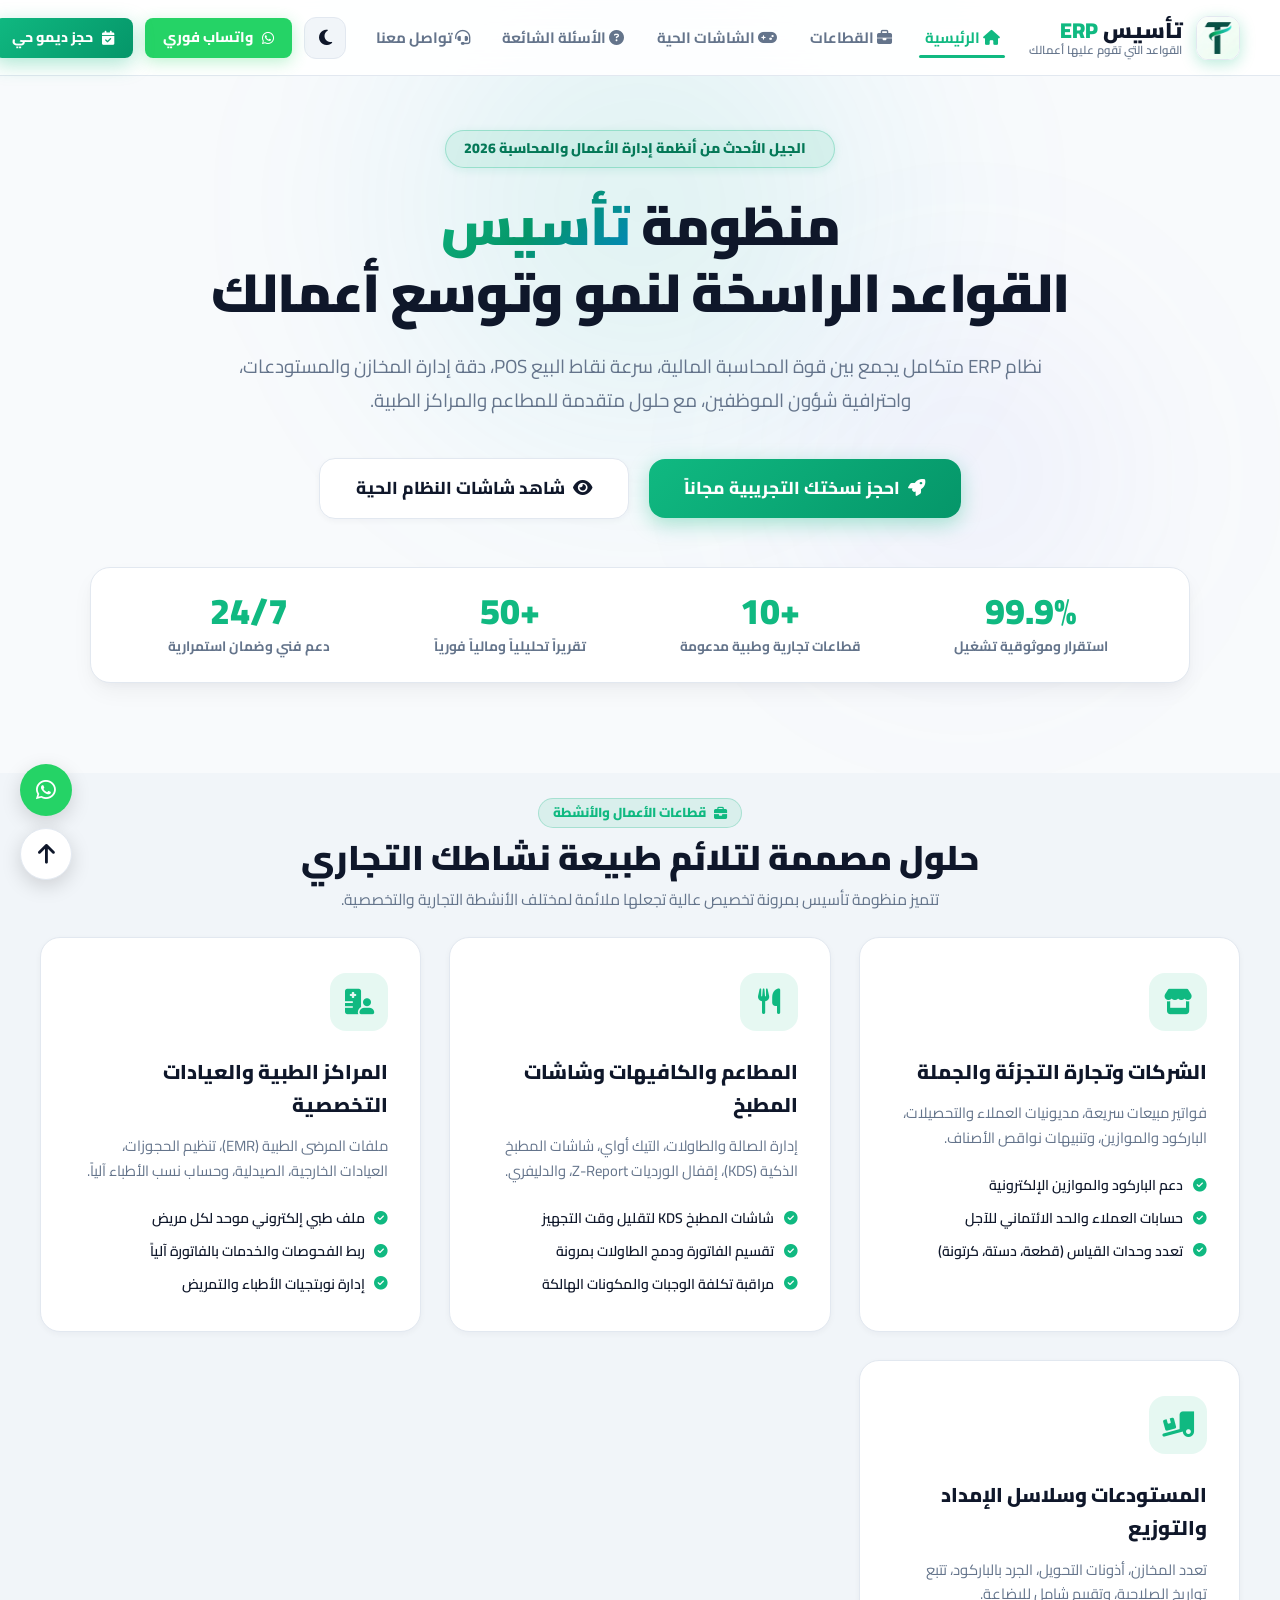
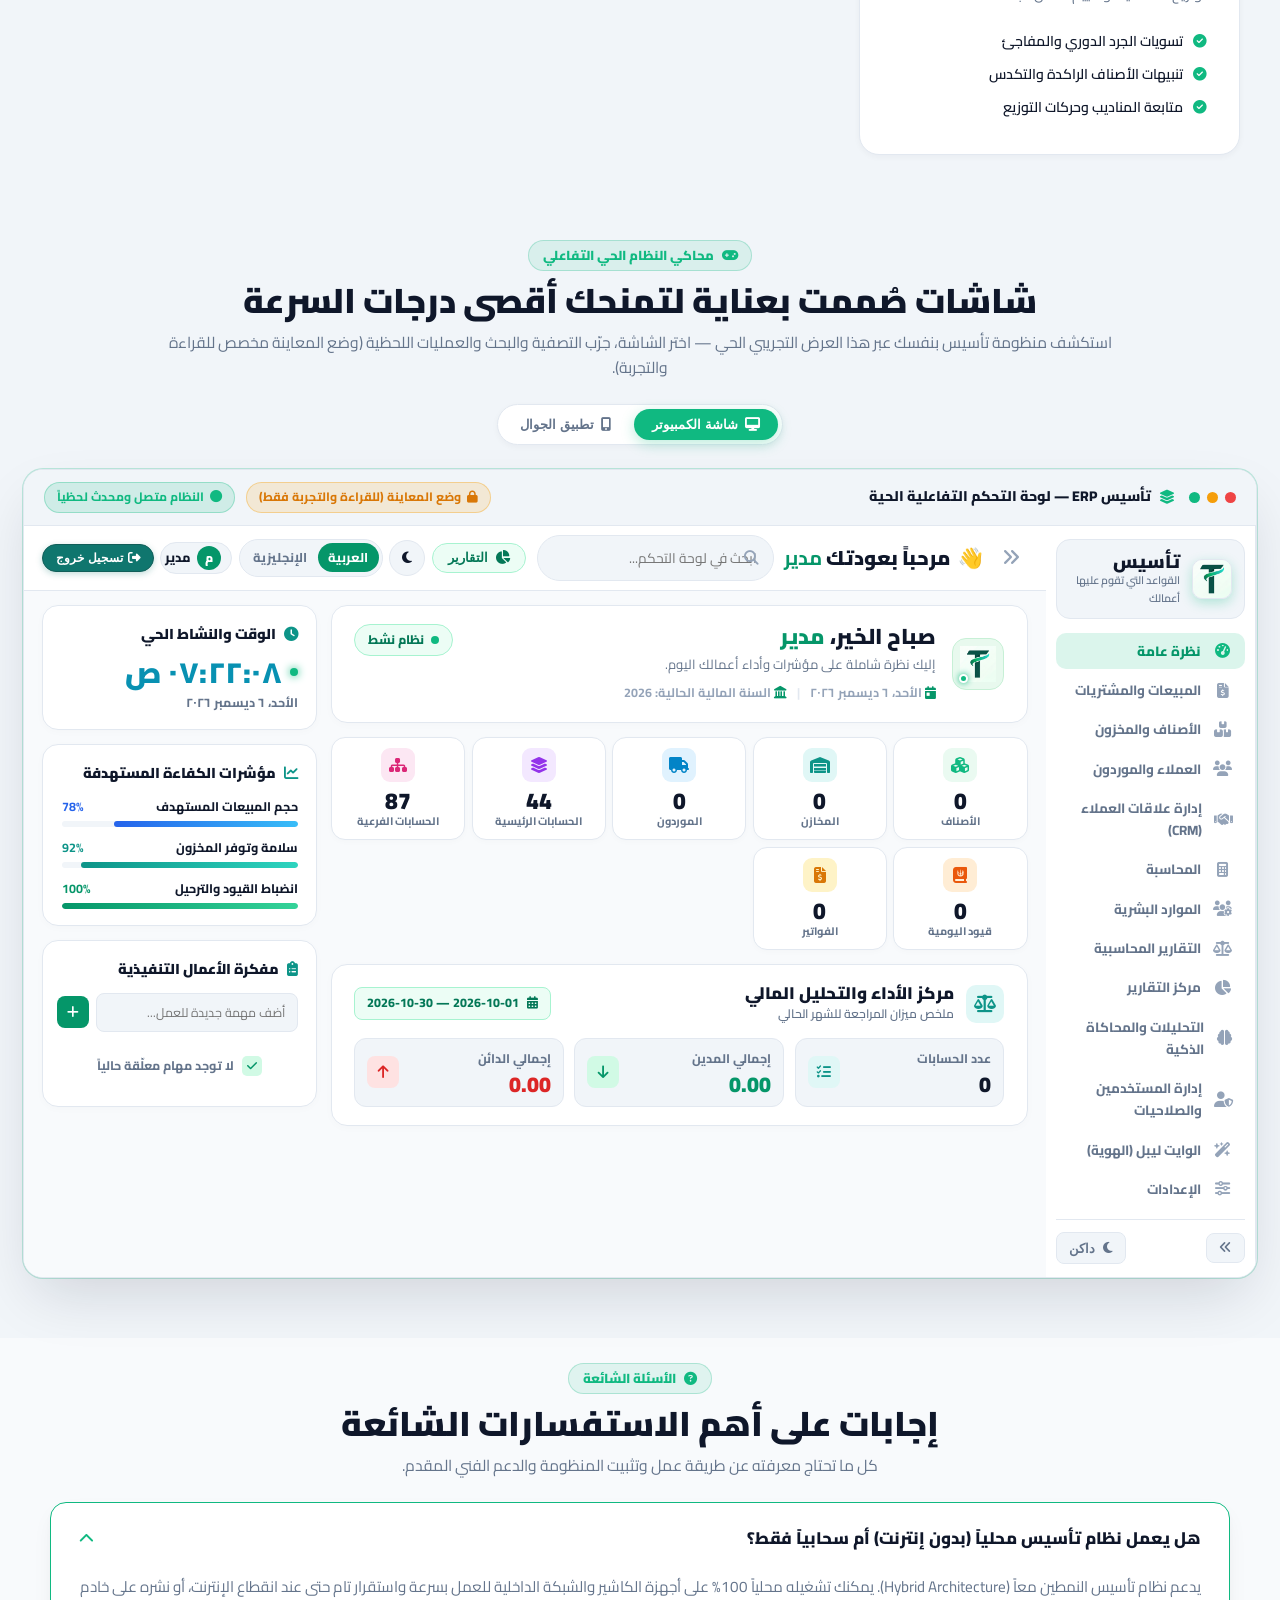
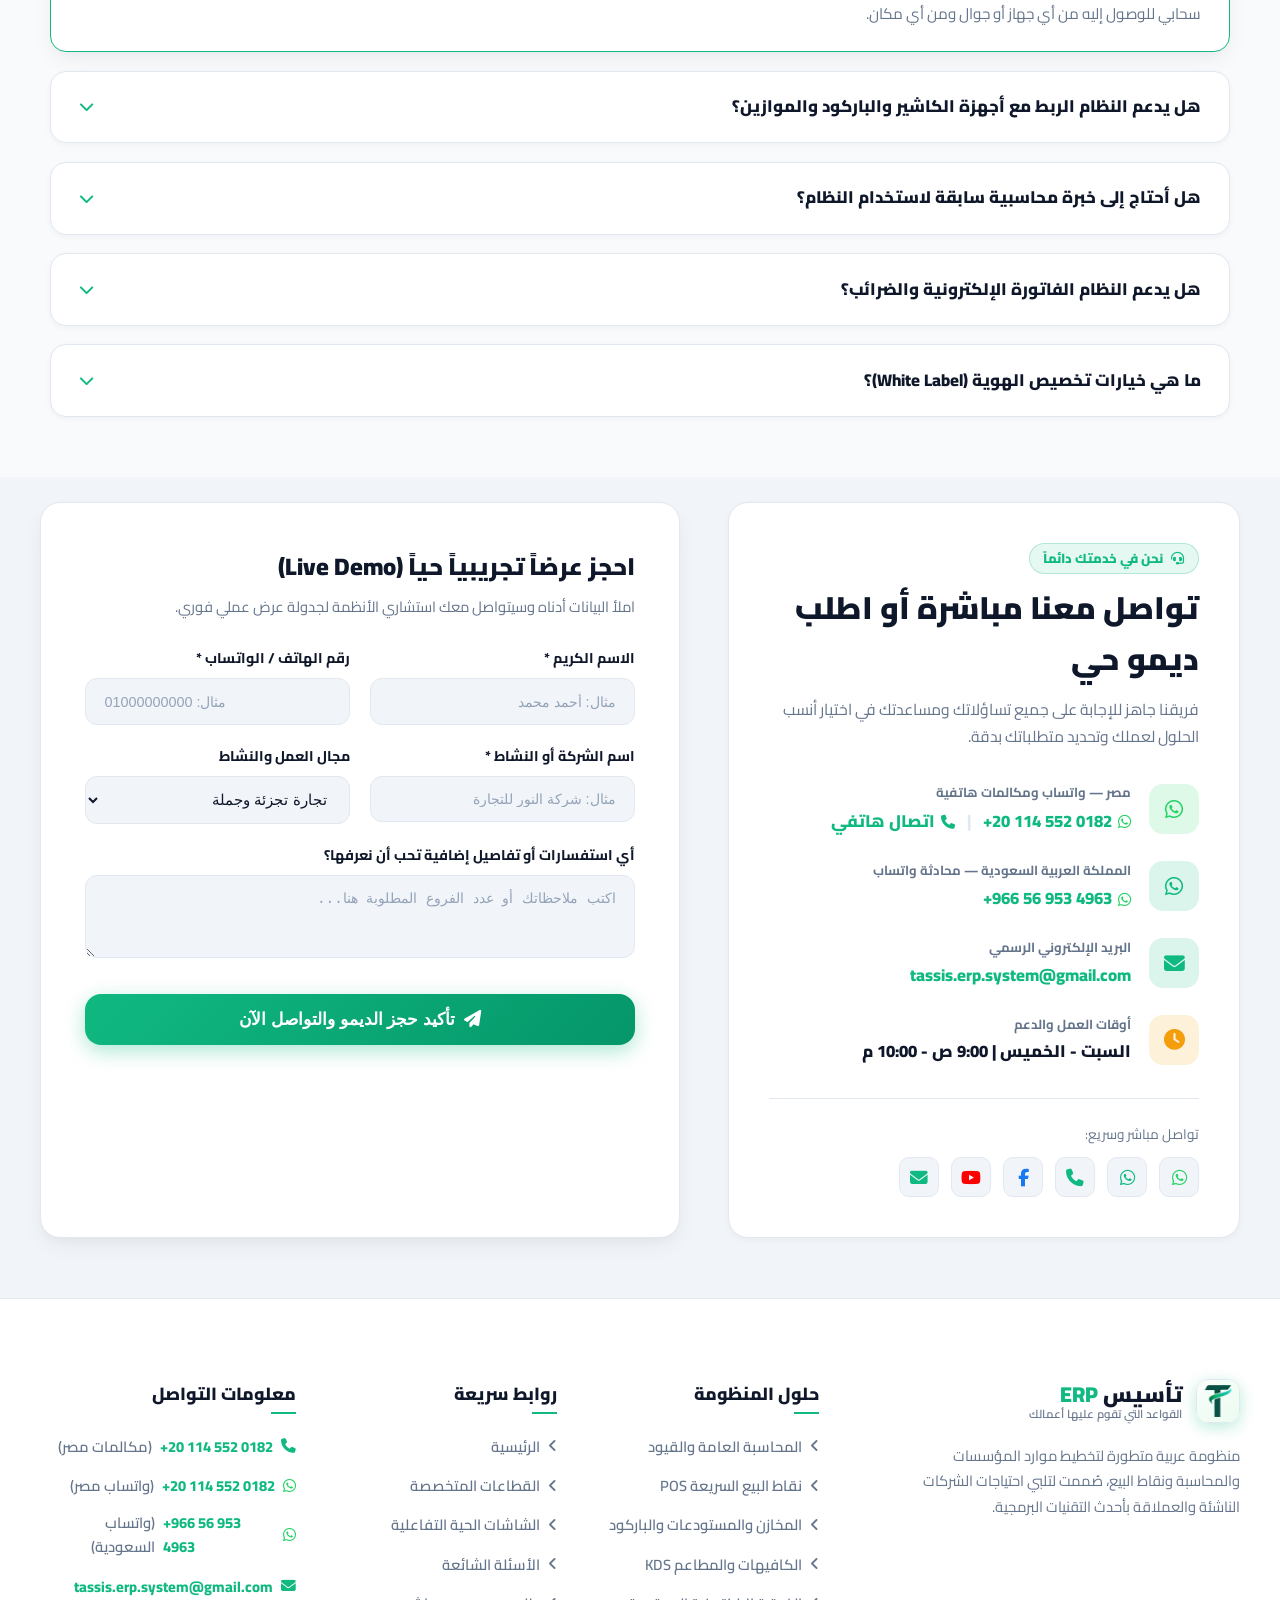
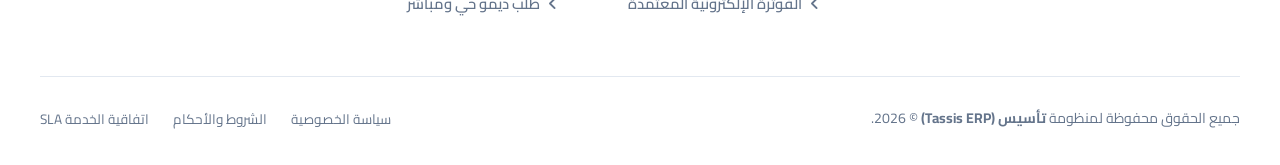
==== commit 51ef0320: "fix(responsive): eliminate side-clipping and overflow across desktop laptops and mobile screens" ====
--- a/index.html
+++ b/index.html
@@ -248,11 +248,11 @@
         <div class="sim-device-switcher" id="simDeviceSwitcher">
           <button type="button" class="sim-device-btn active" id="btnSwitchDesktop" data-device="desktop">
             <i class="fa-solid fa-desktop"></i>
-            <span>شاشة الكمبيوتر (Web ERP)</span>
+            <span>شاشة الكمبيوتر</span>
           </button>
           <button type="button" class="sim-device-btn" id="btnSwitchMobile" data-device="mobile">
             <i class="fa-solid fa-mobile-screen-button"></i>
-            <span>تطبيق الجوال الذكي (Mobile App)</span>
+            <span>تطبيق الجوال</span>
           </button>
         </div>
       </div>
@@ -271,7 +271,7 @@
             </div>
             <div class="tdb-window-title">
               <i class="fa-solid fa-layer-group"></i>
-              <span>تأسيس ERP — لوحة التحكم التفاعلية الحية (Live Interactive Dashboard)</span>
+              <span>تأسيس ERP — لوحة التحكم التفاعلية الحية</span>
             </div>
           </div>
 
--- a/assets/css/style.css
+++ b/assets/css/style.css
@@ -1772,25 +1772,35 @@
    Real ERP Live Dashboard Simulator (#screens)
    Recreates the exact UI of Tassis ERP Dashboard with full module navigation
    -------------------------------------------------------------------------- */
+#screens .container {
+  width: 100%;
+  max-width: 100%;
+  padding-left: clamp(10px, 1.8vw, 24px);
+  padding-right: clamp(10px, 1.8vw, 24px);
+}
+
 .tdb-window {
   background: var(--bg-surface);
   border: 1px solid var(--border-color);
-  border-radius: 22px;
-  overflow: hidden;
+  border-radius: 20px;
+  overflow-x: auto;
+  overflow-y: visible;
   box-shadow: var(--shadow-float), 0 0 0 1px color-mix(in srgb, var(--primary) 25%, transparent);
   position: relative;
   margin-top: 1rem;
+  width: 100%;
+  max-width: 100%;
   transition: all var(--transition-normal);
 }
 
 .tdb-window-header {
   background: var(--mockup-header);
   border-bottom: 1px solid var(--border-color);
-  padding: 0.75rem 1.5rem;
+  padding: 0.75rem 1.25rem;
   display: flex;
   align-items: center;
   justify-content: space-between;
-  gap: 1rem;
+  gap: 0.75rem;
   flex-wrap: wrap;
 }
 
@@ -1817,6 +1827,7 @@
   display: flex;
   align-items: center;
   gap: 0.5rem;
+  white-space: nowrap;
 }
 
 .tdb-window-title i {
@@ -1838,6 +1849,7 @@
   display: inline-flex;
   align-items: center;
   gap: 0.4rem;
+  white-space: nowrap;
 }
 
 .tdb-badge.readonly {
@@ -1862,18 +1874,22 @@
   flex-direction: row-reverse;
   background: var(--bg-body);
   align-items: stretch;
+  width: 100%;
+  min-width: 980px;
 }
 
 /* Authentic Dashboard Right Sidebar */
 .tdb-sidebar {
-  width: 275px;
-  min-width: 275px;
+  width: clamp(210px, 16vw, 235px);
+  min-width: 210px;
+  max-width: 240px;
+  flex-shrink: 0;
   background: var(--bg-surface);
   border-inline-start: 1px solid var(--border-color);
   display: flex;
   flex-direction: column;
   justify-content: space-between;
-  padding: 1rem 0.75rem;
+  padding: 0.85rem 0.65rem;
   transition: all var(--transition-normal);
   z-index: 10;
   align-self: stretch;
@@ -2031,32 +2047,36 @@
 .tdb-topbar {
   background: var(--bg-surface);
   border-bottom: 1px solid var(--border-color);
-  padding: 0.85rem 1.75rem;
+  padding: 0.6rem 1.15rem;
   display: flex;
   align-items: center;
   justify-content: space-between;
-  gap: 1rem;
-  flex-wrap: wrap;
+  gap: 0.65rem;
+  flex-wrap: nowrap;
+  min-width: 0;
 }
 
 .tdb-topbar-right {
   display: flex;
   align-items: center;
-  gap: 1rem;
+  gap: 0.65rem;
+  flex-shrink: 0;
+  white-space: nowrap;
 }
 
 .tdb-welcome {
-  font-size: 1.15rem;
+  font-size: 1.05rem;
   font-weight: 900;
   color: var(--text-main);
   display: flex;
   align-items: center;
-  gap: 0.5rem;
+  gap: 0.4rem;
 }
 
 .tdb-topbar-center {
   flex: 1;
-  max-width: 420px;
+  max-width: 300px;
+  min-width: 120px;
   position: relative;
 }
 
@@ -2171,10 +2191,11 @@
 
 /* Dashboard Content Stage - Fits naturally without internal scrolling */
 .tdb-stage {
-  padding: 1.25rem 1.5rem;
+  padding: 0.85rem 1.15rem;
   flex: 1;
   overflow: visible;
   min-height: auto;
+  min-width: 0;
 }
 
 .tdb-module-view {
@@ -2373,21 +2394,22 @@
 .tdb-topbar-controls {
   display: flex;
   align-items: center;
-  gap: 0.75rem;
-  flex-wrap: wrap;
+  gap: 0.4rem;
+  flex-shrink: 0;
+  white-space: nowrap;
 }
 
 /* Real App Logout Button (Dark Forest / Teal pill) */
 .tdb-logout-pill-real {
   display: inline-flex;
   align-items: center;
-  gap: 0.45rem;
-  padding: 0.45rem 1.05rem;
+  gap: 0.35rem;
+  padding: 0.35rem 0.8rem;
   border-radius: var(--radius-full);
   background: #0f766e;
   border: 1px solid #115e59;
   color: #ffffff;
-  font-size: 0.84rem;
+  font-size: 0.78rem;
   font-weight: 800;
   cursor: pointer;
   box-shadow: 0 2px 6px rgba(15, 118, 110, 0.25);
@@ -2403,19 +2425,19 @@
 .tdb-user-pill-mirror {
   display: inline-flex;
   align-items: center;
-  gap: 0.5rem;
-  padding: 0.25rem 0.75rem 0.25rem 0.35rem;
+  gap: 0.35rem;
+  padding: 0.2rem 0.65rem 0.2rem 0.25rem;
   border-radius: var(--radius-full);
   background: var(--bg-subtle);
   border: 1px solid var(--border-color);
-  font-size: 0.85rem;
+  font-size: 0.8rem;
   font-weight: 800;
   color: var(--text-main);
 }
 
 .tdb-user-pill-mirror .avatar-circle {
-  width: 28px;
-  height: 28px;
+  width: 24px;
+  height: 24px;
   border-radius: 50%;
   background: #059669;
   color: #ffffff;
@@ -2423,7 +2445,7 @@
   align-items: center;
   justify-content: center;
   font-weight: 900;
-  font-size: 0.8rem;
+  font-size: 0.75rem;
 }
 
 /* Language Capsule Toggle */
@@ -2495,23 +2517,25 @@
 /* Overview Mirror 2-Column Grid Layout */
 .tdb-overview-mirror-grid {
   display: grid;
-  grid-template-columns: 1fr 310px;
-  gap: 1.25rem;
+  grid-template-columns: 1fr clamp(240px, 22vw, 275px);
+  gap: 0.85rem;
   align-items: start;
+  min-width: 0;
 }
 
 .tdb-overview-main-col {
   display: flex;
   flex-direction: column;
-  gap: 1.25rem;
+  gap: 0.85rem;
   min-width: 0;
 }
 
 .tdb-overview-widgets-col {
   display: flex;
   flex-direction: column;
-  gap: 1.25rem;
+  gap: 0.85rem;
   min-width: 0;
+  width: 100%;
 }
 
 /* Welcome Card (Card 1) */
@@ -2632,21 +2656,23 @@
 /* KPI Cards 5-Column Grid */
 .tdb-kpi-mirror-grid {
   display: grid;
-  grid-template-columns: repeat(5, 1fr);
-  gap: 0.75rem;
+  grid-template-columns: repeat(5, minmax(0, 1fr));
+  gap: clamp(0.35rem, 0.5vw, 0.65rem);
 }
 
 .tdb-kpi-mirror-card {
   background: var(--bg-surface);
   border: 1px solid var(--border-color);
   border-radius: 14px;
-  padding: 0.85rem 0.5rem;
+  padding: 0.65rem 0.35rem;
   display: flex;
   flex-direction: column;
   align-items: center;
   justify-content: center;
   text-align: center;
   box-shadow: 0 2px 6px rgba(0, 0, 0, 0.02);
+  min-width: 0;
+  overflow: hidden;
   transition: transform var(--transition-fast), box-shadow var(--transition-fast);
 }
 
@@ -2656,14 +2682,14 @@
 }
 
 .tdb-kpi-icon-box {
-  width: 36px;
-  height: 36px;
-  border-radius: 10px;
+  width: 34px;
+  height: 34px;
+  border-radius: 9px;
   display: flex;
   align-items: center;
   justify-content: center;
-  font-size: 1.05rem;
-  margin-bottom: 0.45rem;
+  font-size: 1rem;
+  margin-bottom: 0.35rem;
 }
 
 .tdb-kpi-icon-box.green { background: #eafaf1; color: #10b981; }
@@ -2675,17 +2701,21 @@
 .tdb-kpi-icon-box.yellow { background: #fef3c7; color: #d97706; }
 
 .tdb-kpi-val {
-  font-size: 1.45rem;
+  font-size: clamp(1.2rem, 1.8vw, 1.55rem);
   font-weight: 900;
   color: var(--text-main);
-  line-height: 1;
-  margin-bottom: 0.25rem;
+  line-height: 1.1;
+  margin-bottom: 0.15rem;
 }
 
 .tdb-kpi-label {
-  font-size: 0.76rem;
+  font-size: clamp(0.68rem, 0.8vw, 0.78rem);
   font-weight: 750;
   color: var(--text-muted);
+  white-space: normal;
+  line-height: 1.25;
+  word-break: break-word;
+  overflow-wrap: break-word;
 }
 
 /* Card 3: Financial Center (مركز الأداء والتحليل المالي) */
@@ -2752,18 +2782,19 @@
 
 .tdb-financial-metrics-grid {
   display: grid;
-  grid-template-columns: repeat(3, 1fr);
-  gap: 0.85rem;
+  grid-template-columns: repeat(3, minmax(0, 1fr));
+  gap: 0.65rem;
 }
 
 .tdb-fin-metric-box {
   background: var(--bg-subtle);
   border: 1px solid var(--border-color);
   border-radius: 12px;
-  padding: 0.85rem 1.1rem;
+  padding: 0.65rem 0.75rem;
   display: flex;
   align-items: center;
   justify-content: space-between;
+  min-width: 0;
 }
 
 .tdb-fin-metric-info .lbl {
@@ -3035,23 +3066,9 @@
   background: rgba(16, 185, 129, 0.2);
 }
 
-/* Responsive adjustments for the dashboard simulator */
-@media (max-width: 1200px) {
-  .tdb-overview-mirror-grid { grid-template-columns: 1fr; }
+/* Dashboard simulator fine-tuning for large displays */
+@media (max-width: 1400px) {
   .tdb-reports-grid-9 { grid-template-columns: repeat(2, 1fr); }
-  .tdb-kpi-grid { grid-template-columns: repeat(2, 1fr); }
-  .tdb-kpi-mirror-grid { grid-template-columns: repeat(3, 1fr); }
-}
-
-@media (max-width: 900px) {
-  .tdb-layout { flex-direction: column; }
-  .tdb-sidebar { width: 100%; min-width: 100%; border-inline-start: none; border-bottom: 1px solid var(--border-color); }
-  .tdb-reports-grid-9 { grid-template-columns: 1fr; }
-  .tdb-kpi-grid { grid-template-columns: 1fr; }
-  .tdb-kpi-mirror-grid { grid-template-columns: repeat(2, 1fr); }
-  .tdb-financial-metrics-grid { grid-template-columns: 1fr; }
-  .tdb-topbar { flex-direction: column; align-items: stretch; }
-  .tdb-topbar-center { max-width: 100%; }
 }
 
 /* --------------------------------------------------------------------------
@@ -3671,41 +3688,20 @@
   inset-inline-end: calc(20px + var(--safe-right));
 }
 
-@media (max-width: 1400px) {
-  .nav-links { gap: 1rem; }
-  .nav-link { font-size: 0.88rem; padding: 0.35rem 0.25rem; }
-  .tdb-kpi-mirror-grid { grid-template-columns: repeat(4, 1fr); }
-}
-
 @media (max-width: 1200px) {
   .nav-actions .btn-whatsapp { display: none; }
-  .tdb-overview-mirror-grid { grid-template-columns: 1fr; }
   .tdb-reports-grid-9 { grid-template-columns: repeat(2, 1fr); }
-  .tdb-kpi-grid { grid-template-columns: repeat(2, 1fr); }
-  .tdb-kpi-mirror-grid { grid-template-columns: repeat(3, 1fr); }
 }
 
 /* Tablets & Small Laptops (iPad Pro, iPad Air, Surface) */
 @media (max-width: 1024px) {
-  .hero-title { font-size: 2.35rem; }
-  .hero-subtitle { font-size: 1.05rem; }
+  .hero-title { font-size: 2.2rem; }
+  .hero-subtitle { font-size: 1rem; }
   .showcase-grid { grid-template-columns: 1fr; gap: 2rem; }
   .sectors-grid { grid-template-columns: repeat(2, 1fr); gap: 1.25rem; }
   .footer-grid { grid-template-columns: 1fr 1fr; gap: 2rem; }
   .contact-grid { grid-template-columns: 1fr; gap: 2rem; }
   .floating-badge-card { display: none; }
-  .tdb-layout { flex-direction: column; }
-  .tdb-sidebar {
-    width: 100%;
-    min-width: 100%;
-    border-inline-start: none;
-    border-bottom: 1px solid var(--border-color);
-  }
-  .tdb-menu-list {
-    display: grid;
-    grid-template-columns: repeat(3, 1fr);
-    gap: 0.35rem;
-  }
 }
 
 /* Mobile Navigation Drawer & Backdrop */
@@ -3772,7 +3768,9 @@
 .sim-device-switcher-wrap {
   display: flex;
   justify-content: center;
-  margin-bottom: 1.75rem;
+  margin-bottom: 1.5rem;
+  padding: 0 0.5rem;
+  width: 100%;
 }
 
 .sim-device-switcher {
@@ -3780,24 +3778,26 @@
   align-items: center;
   background: var(--bg-surface);
   border: 1px solid var(--border-color);
-  padding: 0.35rem;
+  padding: 0.25rem;
   border-radius: var(--radius-full);
   box-shadow: var(--shadow-sm);
-  gap: 0.35rem;
+  gap: 0.25rem;
+  max-width: 100%;
 }
 
 .sim-device-btn {
   display: inline-flex;
   align-items: center;
-  gap: 0.55rem;
-  padding: 0.6rem 1.35rem;
+  gap: 0.45rem;
+  padding: 0.48rem 1.15rem;
   border-radius: var(--radius-full);
-  font-size: 0.88rem;
+  font-size: 0.84rem;
   font-weight: 850;
   color: var(--text-muted);
   background: transparent;
   border: none;
   cursor: pointer;
+  white-space: nowrap;
   transition: all var(--transition-fast);
 }
 
@@ -4356,39 +4356,40 @@
 /* Financial Performance Grid */
 .phone-fin-grid {
   display: grid;
-  grid-template-columns: repeat(3, 1fr);
-  gap: 0.45rem;
+  grid-template-columns: repeat(3, minmax(0, 1fr));
+  gap: 0.35rem;
 }
 
 .phone-fin-box {
   background: var(--bg-subtle);
   border: 1px solid var(--border-color);
   border-radius: 10px;
-  padding: 0.55rem 0.4rem;
+  padding: 0.45rem 0.25rem;
   text-align: center;
-  position: relative;
+  min-width: 0;
+  overflow: hidden;
 }
 
 .phone-fin-box .lbl {
-  font-size: 0.65rem;
-  color: var(--text-muted);
-  margin-bottom: 0.2rem;
+  font-size: 0.62rem;
+  color: var(--text-muted);
+  margin-bottom: 0.15rem;
+  white-space: nowrap;
+  overflow: hidden;
+  text-overflow: ellipsis;
 }
 
 .phone-fin-box .val {
-  font-size: 0.85rem;
-  font-weight: 900;
+  font-size: 0.78rem;
+  font-weight: 850;
+  white-space: nowrap;
 }
 
 .phone-fin-box .val.green { color: #10b981; }
 .phone-fin-box .val.red { color: #ef4444; }
 
 .phone-fin-box .icon-fin {
-  font-size: 0.65rem;
-  position: absolute;
-  top: 6px;
-  left: 6px;
-  opacity: 0.6;
+  display: none;
 }
 
 /* Efficiency Progress Bars */
@@ -4995,21 +4996,43 @@
 
   .phone-quick-actions-bar {
     grid-template-columns: repeat(2, 1fr);
-    gap: 0.5rem;
+    gap: 0.4rem;
   }
 
   .phone-action-btn {
-    padding: 0.65rem 0.5rem;
-    font-size: 0.75rem;
+    padding: 0.55rem 0.4rem;
+    font-size: 0.72rem;
   }
 
   .phone-kpi-grid {
     grid-template-columns: repeat(2, 1fr);
-    gap: 0.5rem;
+    gap: 0.4rem;
   }
 
   .phone-clock-text {
-    font-size: 1.45rem;
+    font-size: 1.35rem;
+  }
+
+  .sim-device-switcher {
+    width: 100%;
+    max-width: 310px;
+    padding: 2px;
+  }
+
+  .sim-device-btn {
+    flex: 1;
+    padding: 0.42rem 0.4rem;
+    font-size: 0.76rem;
+  }
+
+  .tdb-phone-stage {
+    padding: 0.55rem;
+    gap: 0.55rem;
+  }
+
+  .phone-welcome-banner,
+  .phone-card-widget {
+    padding: 0.75rem 0.65rem;
   }
 
   .float-btn {
